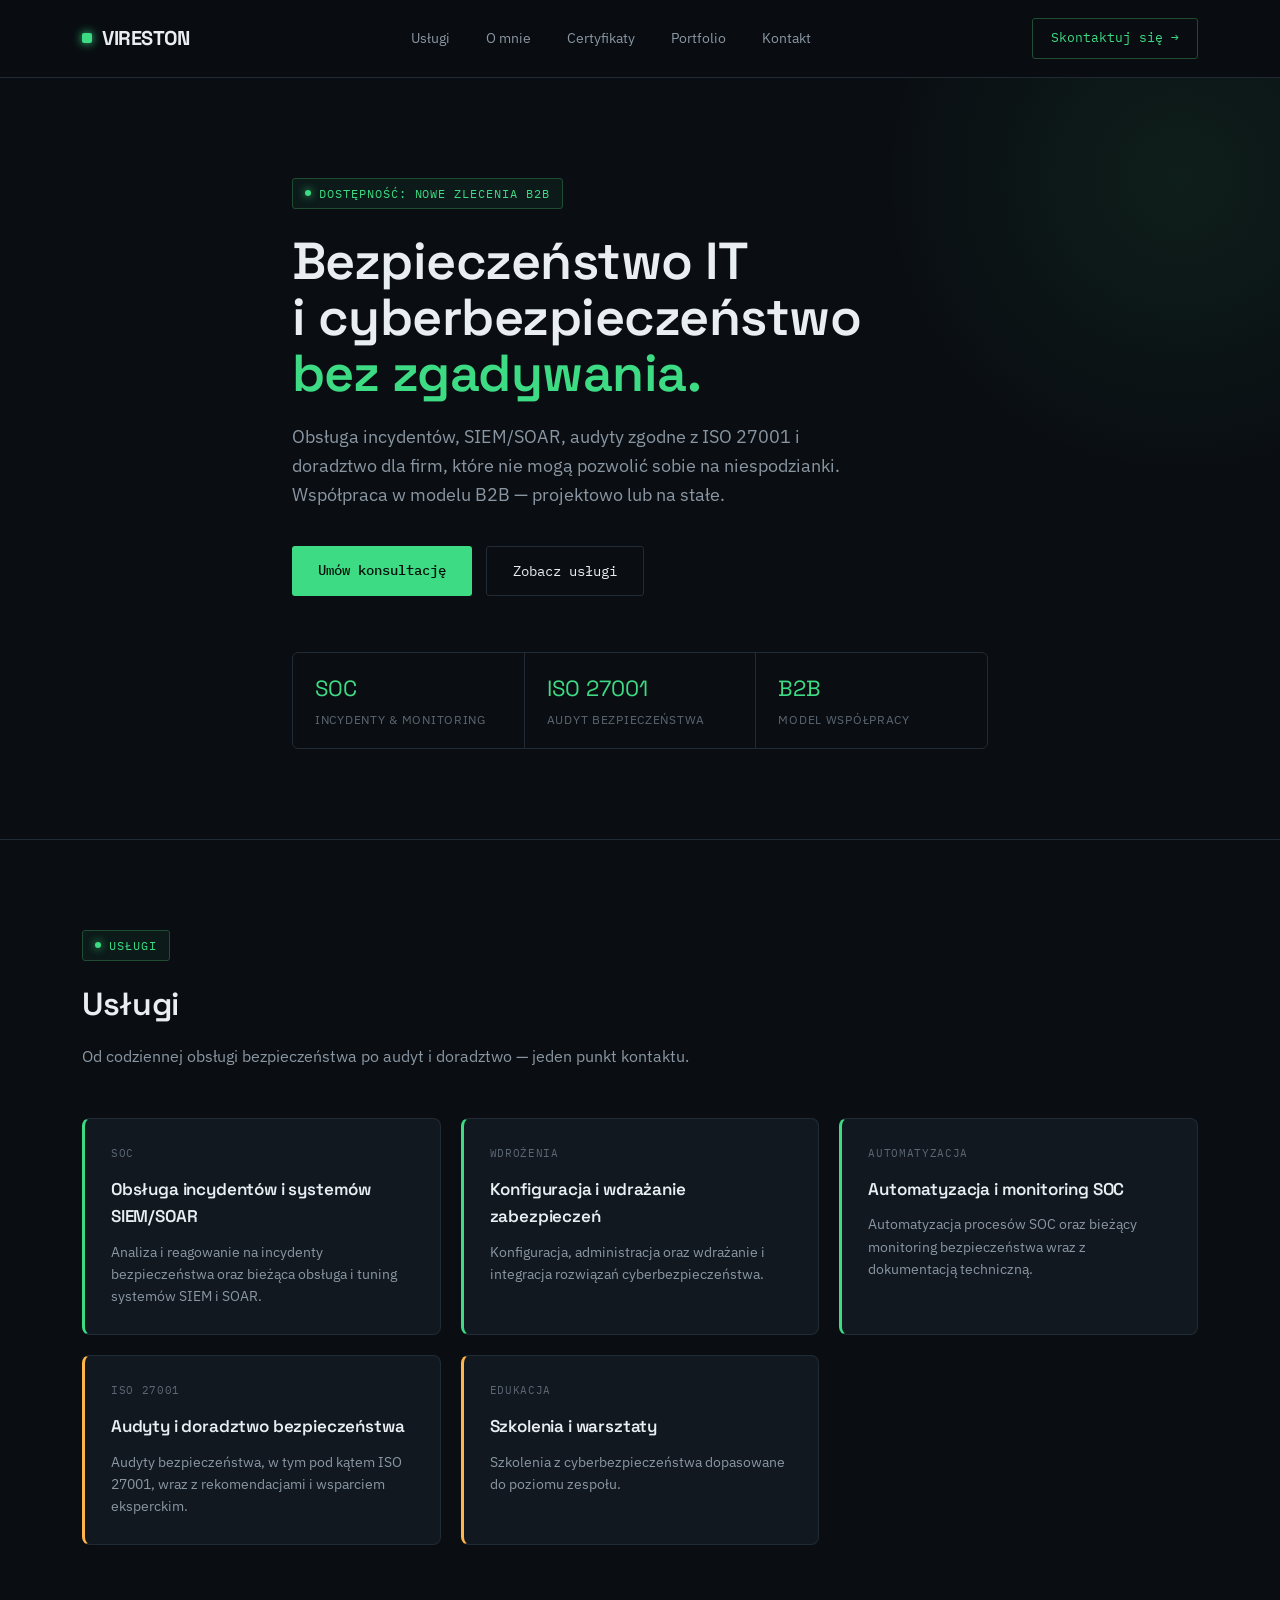
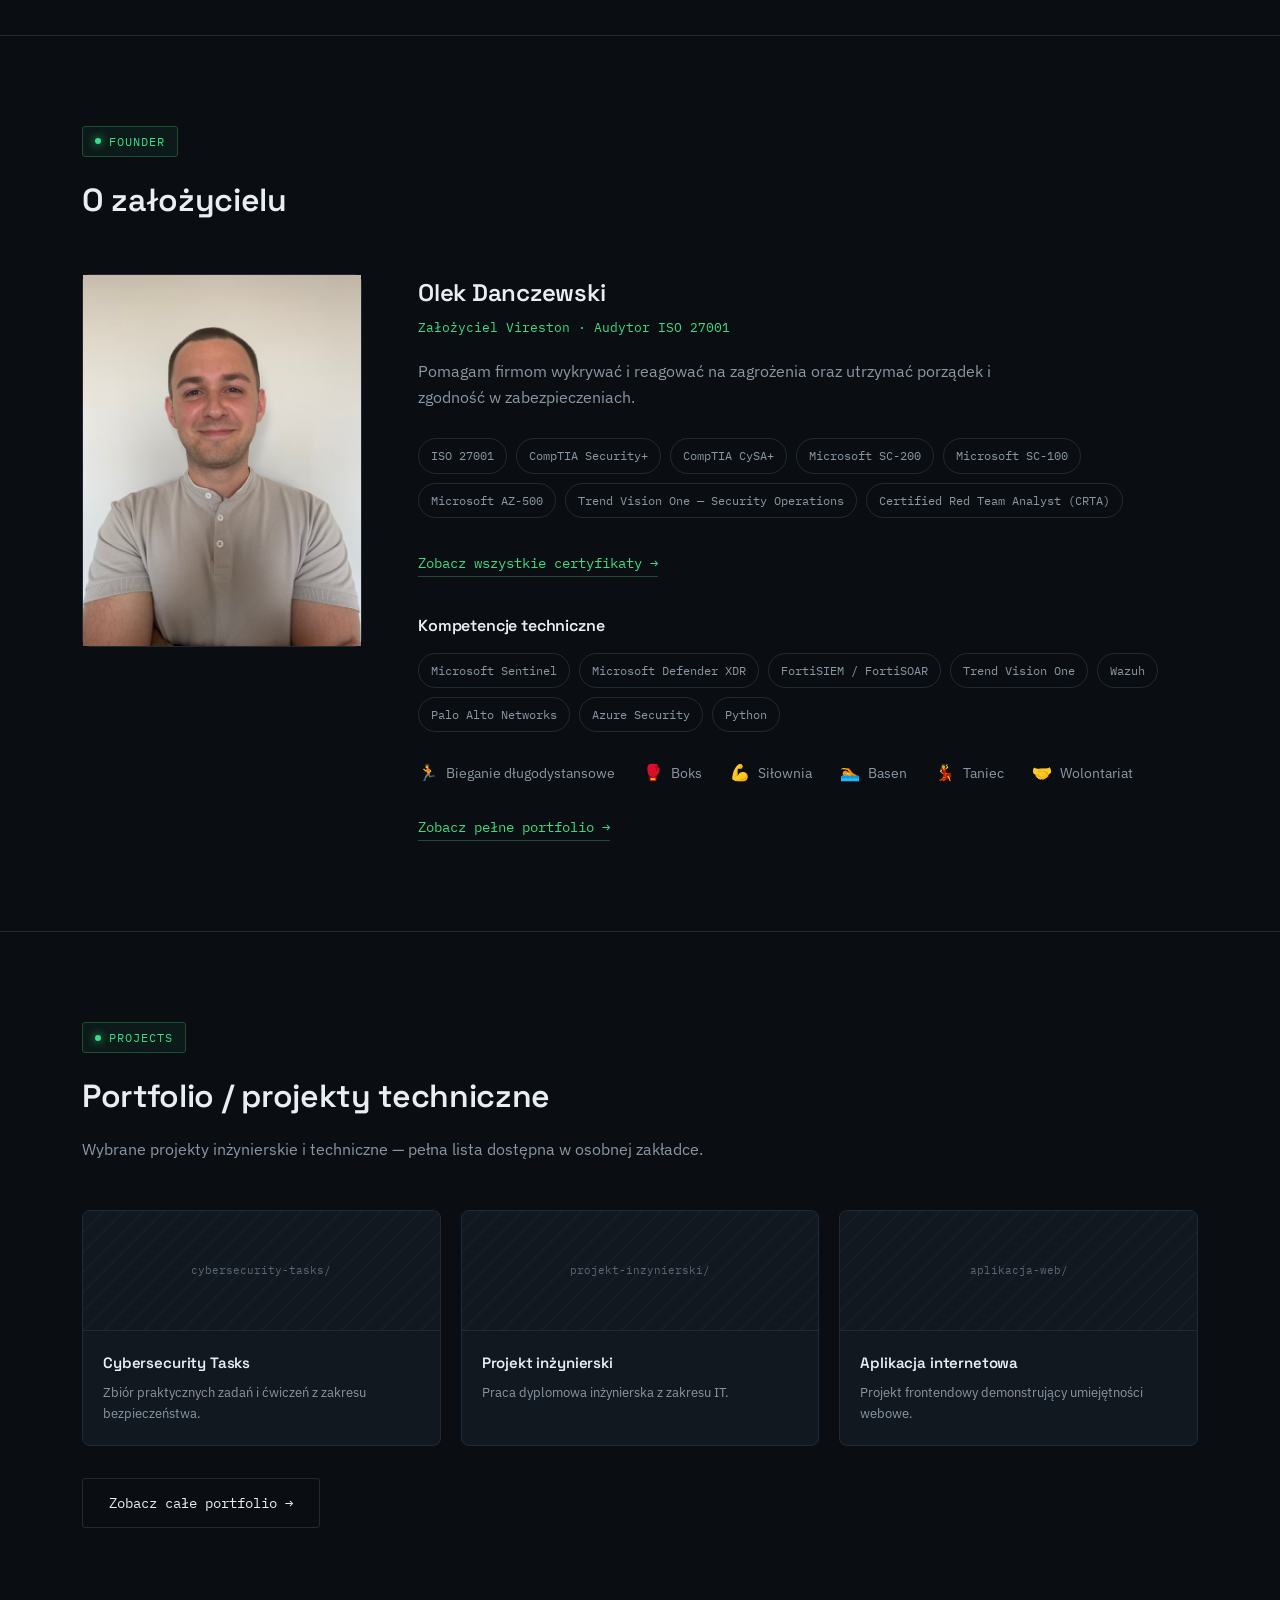
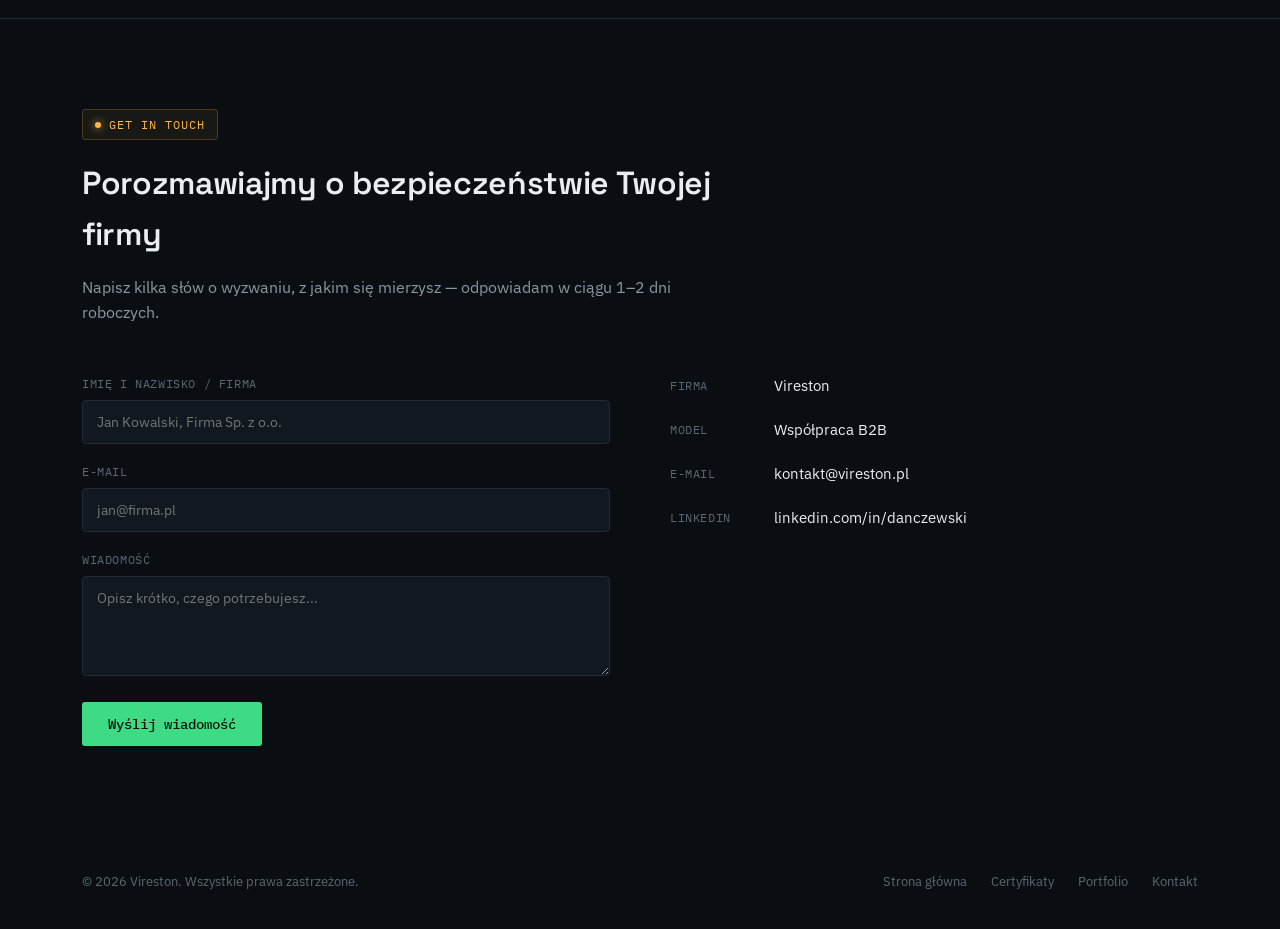
==== index.html @ f210792d "23.08" ====
<!DOCTYPE html>
<html lang="pl">
<head>
<meta charset="UTF-8">
<meta name="viewport" content="width=device-width, initial-scale=1.0">
<title>Vireston — Cyberbezpieczeństwo &amp; Bezpieczeństwo IT</title>
<link rel="preconnect" href="https://fonts.googleapis.com">
<link rel="preconnect" href="https://fonts.gstatic.com" crossorigin>
<link href="https://fonts.googleapis.com/css2?family=Space+Grotesk:wght@500;600;700&family=IBM+Plex+Sans:wght@400;500;600&family=IBM+Plex+Mono:wght@400;500&display=swap" rel="stylesheet">
<link rel="stylesheet" href="css/style.css">
</head>
<body>

<header>
  <div class="wrap">
    <nav>
      <div class="logo"><span class="mark"></span>VIRESTON</div>
      <div class="navlinks">
        <a href="#uslugi">Usługi</a>
        <a href="#o-mnie">O mnie</a>
        <a href="certyfikaty.html">Certyfikaty</a>
        <a href="#portfolio">Portfolio</a>
        <a href="#kontakt">Kontakt</a>
      </div>
      <a href="#kontakt" class="nav-cta">Skontaktuj się →</a>
      <button class="burger"><span></span><span></span><span></span></button>
    </nav>
  </div>
</header>

<section class="hero" style="border-bottom:1px solid var(--border);">
  <div class="wrap hero-inner">
    <div class="eyebrow">
      <span class="status-tag green"><span class="dot"></span>Dostępność: nowe zlecenia B2B</span>
    </div>
    <h1>Bezpieczeństwo IT<br>i cyberbezpieczeństwo<br><span>bez zgadywania.</span></h1>
    <p class="lead">Obsługa incydentów, SIEM/SOAR, audyty zgodne z ISO 27001 i doradztwo dla firm, które nie mogą pozwolić sobie na niespodzianki. Współpraca w modelu B2B — projektowo lub na stałe.</p>
    <div class="hero-ctas">
      <a href="#kontakt" class="btn btn-primary">Umów konsultację</a>
      <a href="#uslugi" class="btn btn-ghost">Zobacz usługi</a>
    </div>
    <div class="hero-strip">
      <div class="strip-item"><div class="num">SOC</div><div class="label">Incydenty &amp; monitoring</div></div>
      <div class="strip-item"><div class="num">ISO 27001</div><div class="label">Audyt bezpieczeństwa</div></div>
      <div class="strip-item"><div class="num">B2B</div><div class="label">Model współpracy</div></div>
    </div>
  </div>
</section>

<section id="uslugi">
  <div class="wrap">
    <div class="section-head">
      <span class="status-tag green"><span class="dot"></span>usługi</span>
      <h2>Usługi</h2>
      <p>Od codziennej obsługi bezpieczeństwa po audyt i doradztwo — jeden punkt kontaktu.</p>
    </div>
    <div class="grid">
      <div class="card">
        <span class="tag">SOC</span>
        <h3>Obsługa incydentów i systemów SIEM/SOAR</h3>
        <p>Analiza i reagowanie na incydenty bezpieczeństwa oraz bieżąca obsługa i tuning systemów SIEM i SOAR.</p>
      </div>
      <div class="card">
        <span class="tag">Wdrożenia</span>
        <h3>Konfiguracja i wdrażanie zabezpieczeń</h3>
        <p>Konfiguracja, administracja oraz wdrażanie i integracja rozwiązań cyberbezpieczeństwa.</p>
      </div>
      <div class="card">
        <span class="tag">Automatyzacja</span>
        <h3>Automatyzacja i monitoring SOC</h3>
        <p>Automatyzacja procesów SOC oraz bieżący monitoring bezpieczeństwa wraz z dokumentacją techniczną.</p>
      </div>
      <div class="card amber">
        <span class="tag">ISO 27001</span>
        <h3>Audyty i doradztwo bezpieczeństwa</h3>
        <p>Audyty bezpieczeństwa, w tym pod kątem ISO 27001, wraz z rekomendacjami i wsparciem eksperckim.</p>
      </div>
      <div class="card amber">
        <span class="tag">Edukacja</span>
        <h3>Szkolenia i warsztaty</h3>
        <p>Szkolenia z cyberbezpieczeństwa dopasowane do poziomu zespołu.</p>
      </div>
    </div>
  </div>
</section>

<section id="o-mnie">
  <div class="wrap">
    <div class="section-head">
      <span class="status-tag green"><span class="dot"></span>founder</span>
      <h2>O założycielu</h2>
    </div>
    <div class="founder">
      <div class="founder-photo"><img src="img/profile/author-imagee2.jpeg" alt="Olek Danczewski"></div>
      <div>
        <h3>Olek Danczewski</h3>
        <div class="role">Założyciel Vireston · Audytor ISO 27001</div>
        <p class="bio">Pomagam firmom wykrywać i reagować na zagrożenia oraz utrzymać porządek i zgodność w zabezpieczeniach.</p>
        <div class="cert-list">
          <span class="cert-chip">ISO 27001</span>
          <span class="cert-chip">CompTIA Security+</span>
          <span class="cert-chip">CompTIA CySA+</span>
          <span class="cert-chip">Microsoft SC-200</span>
          <span class="cert-chip">Microsoft SC-100</span>
          <span class="cert-chip">Microsoft AZ-500</span>
          <span class="cert-chip">Trend Vision One — Security Operations</span>
          <span class="cert-chip">Certified Red Team Analyst (CRTA)</span>
        </div>
        <a href="certyfikaty.html" class="portfolio-link" style="margin-bottom:28px; display:inline-flex;">Zobacz wszystkie certyfikaty →</a>
        <h3 style="font-size:16px; margin-top:8px; margin-bottom:14px;">Kompetencje techniczne</h3>
        <div class="cert-list" style="margin-bottom:28px;">
          <span class="cert-chip">Microsoft Sentinel</span>
          <span class="cert-chip">Microsoft Defender XDR</span>
          <span class="cert-chip">FortiSIEM / FortiSOAR</span>
          <span class="cert-chip">Trend Vision One</span>
          <span class="cert-chip">Wazuh</span>
          <span class="cert-chip">Palo Alto Networks</span>
          <span class="cert-chip">Azure Security</span>
          <span class="cert-chip">Python</span>
        </div>
        <div class="interests">
          <div class="interest"><span class="ic">🏃</span>Bieganie długodystansowe</div>
          <div class="interest"><span class="ic">🥊</span>Boks</div>
          <div class="interest"><span class="ic">💪</span>Siłownia</div>
          <div class="interest"><span class="ic">🏊</span>Basen</div>
          <div class="interest"><span class="ic">💃</span>Taniec</div>
          <div class="interest"><span class="ic">🤝</span>Wolontariat</div>
        </div>
        <a href="#portfolio" class="portfolio-link">Zobacz pełne portfolio →</a>
      </div>
    </div>
  </div>
</section>

<section id="portfolio">
  <div class="wrap">
    <div class="section-head">
      <span class="status-tag green"><span class="dot"></span>projects</span>
      <h2>Portfolio / projekty techniczne</h2>
      <p>Wybrane projekty inżynierskie i techniczne — pełna lista dostępna w osobnej zakładce.</p>
    </div>
    <div class="proj-grid">
      <div class="proj-card">
        <div class="proj-thumb">cybersecurity-tasks/</div>
        <div class="proj-body"><h3>Cybersecurity Tasks</h3><p>Zbiór praktycznych zadań i ćwiczeń z zakresu bezpieczeństwa.</p></div>
      </div>
      <div class="proj-card">
        <div class="proj-thumb">projekt-inzynierski/</div>
        <div class="proj-body"><h3>Projekt inżynierski</h3><p>Praca dyplomowa inżynierska z zakresu IT.</p></div>
      </div>
      <div class="proj-card">
        <div class="proj-thumb">aplikacja-web/</div>
        <div class="proj-body"><h3>Aplikacja internetowa</h3><p>Projekt frontendowy demonstrujący umiejętności webowe.</p></div>
      </div>
    </div>
    <div style="margin-top:32px;">
      <a href="https://danchivskyi.github.io/Portfolio/#4" class="btn btn-ghost">Zobacz całe portfolio →</a>
    </div>
  </div>
</section>

<section id="kontakt" style="border-bottom:none;">
  <div class="wrap">
    <div class="section-head">
      <span class="status-tag amber"><span class="dot"></span>get in touch</span>
      <h2>Porozmawiajmy o bezpieczeństwie Twojej firmy</h2>
      <p>Napisz kilka słów o wyzwaniu, z jakim się mierzysz — odpowiadam w ciągu 1–2 dni roboczych.</p>
    </div>
    <div class="contact-grid">
      <form action="https://formspree.io/f/xjybdopk" method="POST">
        <div class="field"><label>Imię i nazwisko / firma</label><input type="text" name="name" placeholder="Jan Kowalski, Firma Sp. z o.o." required></div>
        <div class="field"><label>E-mail</label><input type="email" name="email" placeholder="jan@firma.pl" required></div>
        <div class="field"><label>Wiadomość</label><textarea name="message" placeholder="Opisz krótko, czego potrzebujesz..." required></textarea></div>
        <button type="submit" class="btn btn-primary" style="border:none; cursor:pointer;">Wyślij wiadomość</button>
      </form>
      <div class="contact-info">
        <div class="row"><div class="k">Firma</div><div class="v">Vireston</div></div>
        <div class="row"><div class="k">Model</div><div class="v">Współpraca B2B</div></div>
        <div class="row"><div class="k">E-mail</div><div class="v"><a href="mailto:kontakt@vireston.pl">kontakt@vireston.pl</a></div></div>
        <div class="row"><div class="k">LinkedIn</div><div class="v"><a href="#">linkedin.com/in/danczewski</a></div></div>
      </div>
    </div>
  </div>
</section>

<footer>
  <div class="wrap foot-row">
    <div>© 2026 Vireston. Wszystkie prawa zastrzeżone.</div>
    <div class="foot-links">
      <a href="index.html">Strona główna</a>
      <a href="certyfikaty.html">Certyfikaty</a>
      <a href="portfolio.html">Portfolio</a>
      <a href="#kontakt">Kontakt</a>
    </div>
  </div>
</footer>

</body>
</html>
---- css/style.css ----
:root{
    --bg:#0a0e12;
    --panel:#111820;
    --panel-2:#151d26;
    --border:#212b35;
    --text:#e9eef3;
    --text-dim:#8a97a3;
    --text-faint:#5c6773;
    --green:#3ddc84;
    --green-dim:#1f4d33;
    --amber:#ffb648;
    --amber-dim:#4d3a1f;
    --max:1180px;
  }
  *{box-sizing:border-box; margin:0; padding:0;}
  html{scroll-behavior:smooth;}
  body{
    background:var(--bg);
    color:var(--text);
    font-family:'IBM Plex Sans', sans-serif;
    line-height:1.6;
    -webkit-font-smoothing:antialiased;
  }
  h1,h2,h3{font-family:'Space Grotesk', sans-serif; font-weight:600; letter-spacing:-0.01em;}
  .mono{font-family:'IBM Plex Mono', monospace;}
  a{color:inherit; text-decoration:none;}
  .wrap{max-width:var(--max); margin:0 auto; padding:0 32px;}
  img{max-width:100%; display:block;}

  /* status tag - signature device used across the site */
  .status-tag{
    display:inline-flex; align-items:center; gap:8px;
    font-family:'IBM Plex Mono', monospace;
    font-size:12px; letter-spacing:0.08em; text-transform:uppercase;
    padding:5px 12px; border-radius:3px;
    border:1px solid var(--border);
  }
  .status-tag.green{color:var(--green); border-color:var(--green-dim); background:rgba(61,220,132,0.06);}
  .status-tag.amber{color:var(--amber); border-color:var(--amber-dim); background:rgba(255,182,72,0.06);}
  .dot{width:6px; height:6px; border-radius:50%; background:currentColor; box-shadow:0 0 8px currentColor;}

  /* ---------- NAV ---------- */
  header{
    position:sticky; top:0; z-index:50;
    background:rgba(10,14,18,0.85); backdrop-filter:blur(10px);
    border-bottom:1px solid var(--border);
  }
  nav{
    display:flex; align-items:center; justify-content:space-between;
    padding:18px 0;
  }
  .logo{font-family:'Space Grotesk', sans-serif; font-weight:700; font-size:20px; letter-spacing:-0.02em; display:flex; align-items:center; gap:10px;}
  .logo .mark{width:10px; height:10px; background:var(--green); border-radius:2px; box-shadow:0 0 10px var(--green);}
  .navlinks{display:flex; gap:36px; font-size:14px; color:var(--text-dim);}
  .navlinks a:hover{color:var(--text);}
  .nav-cta{
    font-size:13px; font-family:'IBM Plex Mono', monospace;
    padding:9px 18px; border:1px solid var(--green-dim); border-radius:3px; color:var(--green);
  }
  .nav-cta:hover{background:rgba(61,220,132,0.08);}
  .burger{display:none; flex-direction:column; gap:5px; cursor:pointer; background:none; border:none;}
  .burger span{width:22px; height:2px; background:var(--text);}

  /* ---------- HERO ---------- */
  .hero{padding:100px 0 90px; position:relative; overflow:hidden;}
  .hero::before{
    content:''; position:absolute; top:-200px; right:-200px; width:600px; height:600px;
    background:radial-gradient(circle, rgba(61,220,132,0.08) 0%, transparent 70%);
    pointer-events:none;
  }
  .hero-inner{position:relative; max-width:760px;}
  .eyebrow{margin-bottom:24px;}
  .hero h1{font-size:52px; line-height:1.08; margin-bottom:22px;}
  .hero h1 span{color:var(--green);}
  .hero p.lead{font-size:18px; color:var(--text-dim); max-width:580px; margin-bottom:36px;}
  .hero-ctas{display:flex; gap:14px; flex-wrap:wrap; margin-bottom:56px;}
  .btn{
    font-family:'IBM Plex Mono', monospace; font-size:14px;
    padding:13px 26px; border-radius:3px; display:inline-block;
  }
  .btn-primary{background:var(--green); color:#06110a; font-weight:500;}
  .btn-primary:hover{background:#4de896;}
  .btn-ghost{border:1px solid var(--border); color:var(--text);}
  .btn-ghost:hover{border-color:var(--text-dim);}

  .hero-strip{
    display:flex; gap:0; border:1px solid var(--border); border-radius:6px; overflow:hidden;
  }
  .strip-item{flex:1; padding:18px 22px; border-right:1px solid var(--border);}
  .strip-item:last-child{border-right:none;}
  .strip-item .num{font-family:'Space Grotesk'; font-size:22px; color:var(--green);}
  .strip-item .label{font-size:12px; color:var(--text-faint); text-transform:uppercase; letter-spacing:0.06em; margin-top:4px;}

  /* ---------- SECTION GENERIC ---------- */
  section{padding:90px 0; border-bottom:1px solid var(--border);}
  .section-head{margin-bottom:48px; max-width:640px;}
  .section-head .status-tag{margin-bottom:18px;}
  .section-head h2{font-size:32px; margin-bottom:14px;}
  .section-head p{color:var(--text-dim); font-size:16px;}

  /* ---------- SERVICE CARDS ---------- */
  .grid{display:grid; grid-template-columns:repeat(3,1fr); gap:20px;}
  .card{
    background:var(--panel); border:1px solid var(--border); border-radius:8px;
    padding:26px; border-left:3px solid var(--green);
    transition:transform .15s ease, border-color .15s ease;
  }
  .card:hover{transform:translateY(-3px); border-color:var(--green-dim);}
  .card.amber{border-left-color:var(--amber);}
  .card.amber:hover{border-color:var(--amber-dim);}
  .card .tag{font-size:11px; font-family:'IBM Plex Mono'; color:var(--text-faint); text-transform:uppercase; letter-spacing:0.06em; margin-bottom:14px; display:block;}
  .card h3{font-size:17px; margin-bottom:10px; font-weight:600;}
  .card p{font-size:14px; color:var(--text-dim);}

  /* ---------- FOUNDER ---------- */
  .founder{display:grid; grid-template-columns:280px 1fr; gap:56px; align-items:start;}
  .founder-photo{
    width:100%; aspect-ratio:1; border-radius:8px;
    background:linear-gradient(135deg,var(--panel-2),var(--panel));
    border:1px solid var(--border);
    display:flex; align-items:center; justify-content:center;
    font-family:'Space Grotesk'; font-size:60px; color:var(--text-faint);
  }
  .founder h3{font-size:24px; margin-bottom:6px;}
  .founder .role{color:var(--green); font-family:'IBM Plex Mono'; font-size:13px; margin-bottom:20px;}
  .founder p.bio{color:var(--text-dim); margin-bottom:28px; max-width:600px;}
  .cert-list{display:flex; flex-wrap:wrap; gap:9px; margin-bottom:32px;}
  .cert-chip{
    font-family:'IBM Plex Mono'; font-size:12px; padding:7px 12px;
    border:1px solid var(--border); border-radius:20px; color:var(--text-dim);
  }
  .interests{display:flex; gap:28px; flex-wrap:wrap; margin-bottom:28px;}
  .interest{display:flex; align-items:center; gap:8px; font-size:14px; color:var(--text-dim);}
  .interest .ic{font-size:16px;}
  .portfolio-link{
    display:inline-flex; align-items:center; gap:8px;
    font-family:'IBM Plex Mono'; font-size:14px; color:var(--green);
    border-bottom:1px solid var(--green-dim); padding-bottom:2px;
  }
  .portfolio-link:hover{border-color:var(--green);}

  /* ---------- PORTFOLIO TEASER ---------- */
  .proj-grid{display:grid; grid-template-columns:repeat(3,1fr); gap:20px;}
  .proj-card{
    background:var(--panel); border:1px solid var(--border); border-radius:8px; overflow:hidden;
  }
  .proj-thumb{
    height:120px; background:
      repeating-linear-gradient(135deg, var(--panel-2) 0 2px, var(--panel) 2px 14px);
    border-bottom:1px solid var(--border);
    display:flex; align-items:center; justify-content:center;
    font-family:'IBM Plex Mono'; font-size:11px; color:var(--text-faint);
  }
  .proj-body{padding:20px;}
  .proj-body h3{font-size:15px; margin-bottom:8px;}
  .proj-body p{font-size:13px; color:var(--text-dim);}

  /* ---------- CONTACT ---------- */
  .contact-grid{display:grid; grid-template-columns:1fr 1fr; gap:60px;}
  .field{margin-bottom:18px;}
  .field label{display:block; font-size:12px; font-family:'IBM Plex Mono'; color:var(--text-faint); margin-bottom:7px; text-transform:uppercase; letter-spacing:0.05em;}
  .field input, .field textarea{
    width:100%; background:var(--panel); border:1px solid var(--border); border-radius:4px;
    padding:12px 14px; color:var(--text); font-family:'IBM Plex Sans'; font-size:14px;
  }
  .field textarea{resize:vertical; min-height:100px;}
  .contact-info .row{display:flex; gap:14px; margin-bottom:20px; align-items:flex-start;}
  .contact-info .row .k{font-family:'IBM Plex Mono'; font-size:12px; color:var(--text-faint); width:90px; text-transform:uppercase; letter-spacing:0.05em; padding-top:2px;}
  .contact-info .row .v{font-size:15px;}
  .contact-info .row .v a:hover{color:var(--green);}

  footer{padding:36px 0; }
  .foot-row{display:flex; justify-content:space-between; align-items:center; font-size:13px; color:var(--text-faint); flex-wrap:wrap; gap:12px;}
  .foot-links{display:flex; gap:24px;}
  .foot-links a:hover{color:var(--text-dim);}

  @media(max-width:860px){
    .navlinks{display:none;}
    .burger{display:flex;}
    .hero h1{font-size:36px;}
    .hero-strip{flex-direction:column;}
    .strip-item{border-right:none; border-bottom:1px solid var(--border);}
    .strip-item:last-child{border-bottom:none;}
    .grid{grid-template-columns:1fr;}
    .founder{grid-template-columns:1fr;}
    .founder-photo{max-width:200px;}
    .proj-grid{grid-template-columns:1fr;}
    .contact-grid{grid-template-columns:1fr; gap:36px;}
  }

/* ---------- CERTYFIKATY PAGE ---------- */
.cert-page-section{margin-bottom:52px;}
.cert-page-section h3{font-family:'Space Grotesk'; font-size:18px; margin-bottom:16px; color:var(--text);}
.cert-chip[href]{transition:border-color .15s ease, color .15s ease;}
.cert-chip[href]:hover{border-color:var(--green); color:var(--green); cursor:pointer;}
.cert-note{font-size:13px; color:var(--text-faint); margin-top:-20px; margin-bottom:40px;}
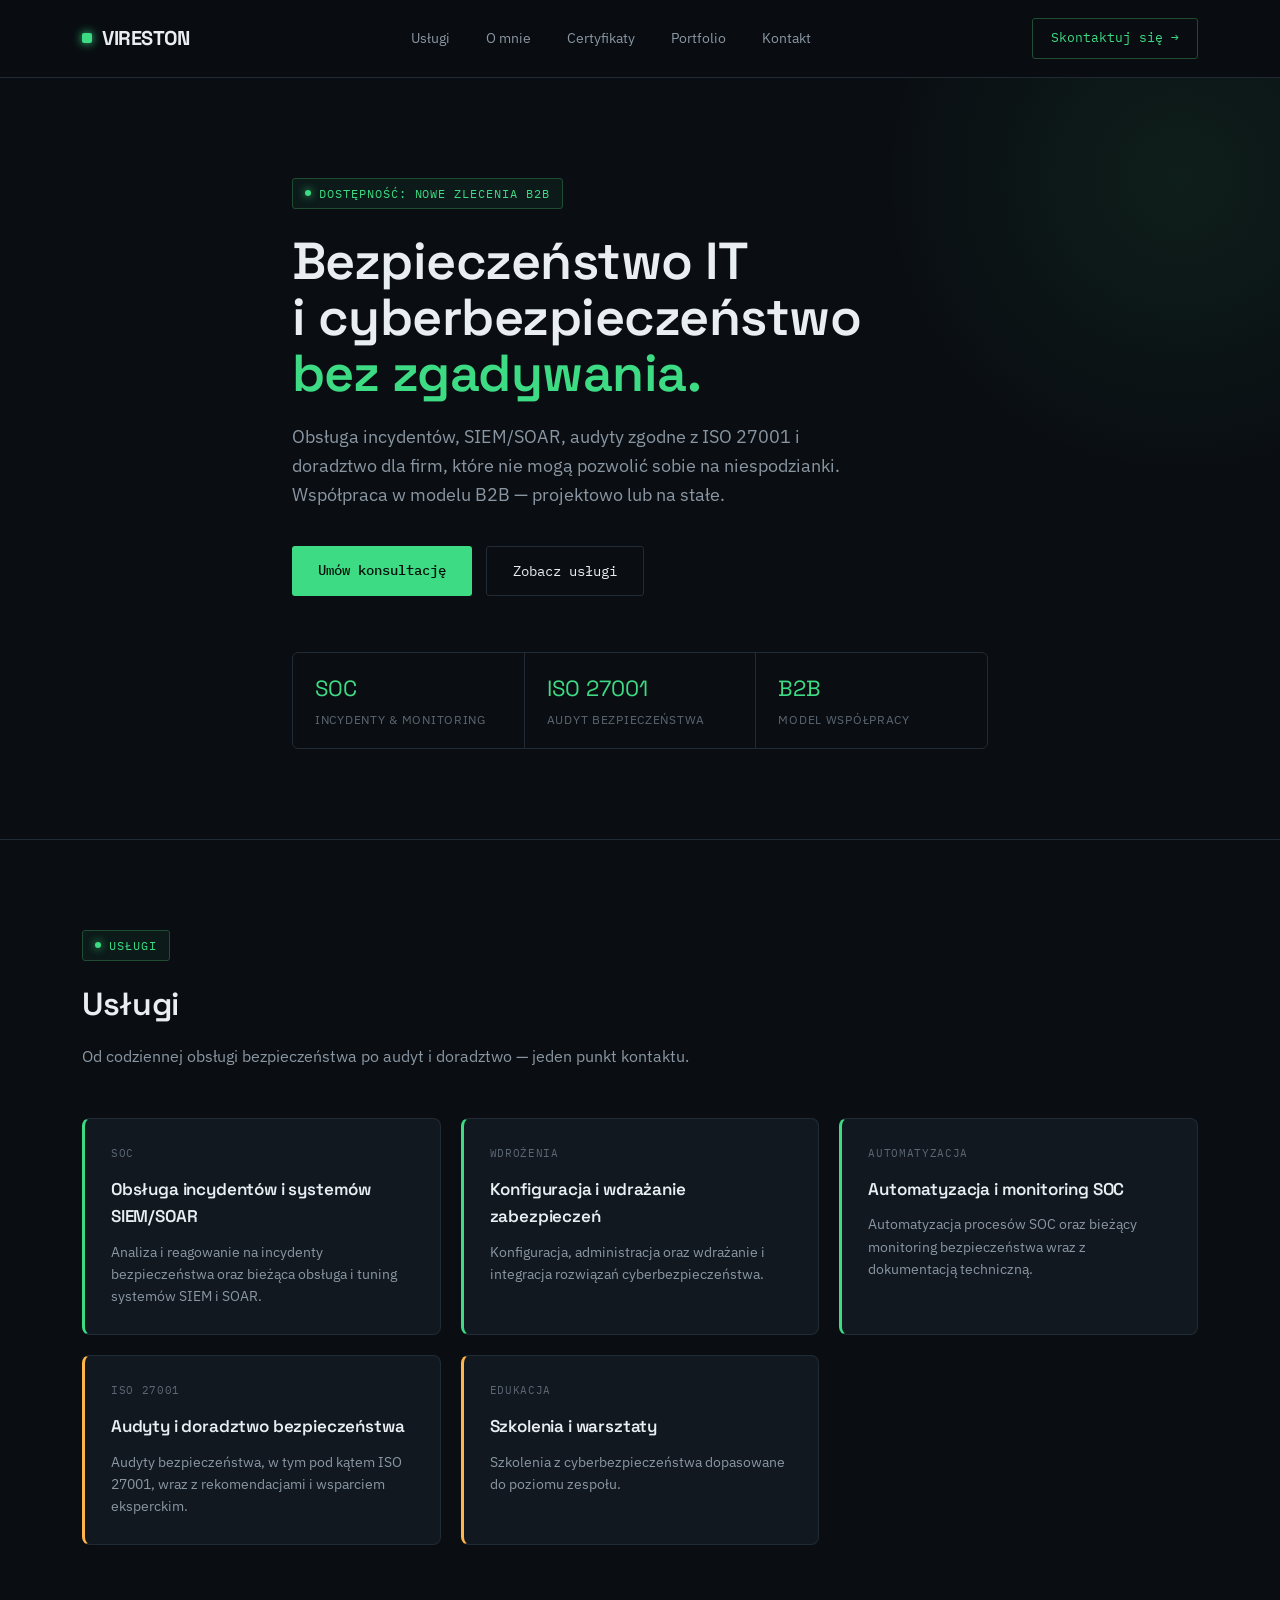
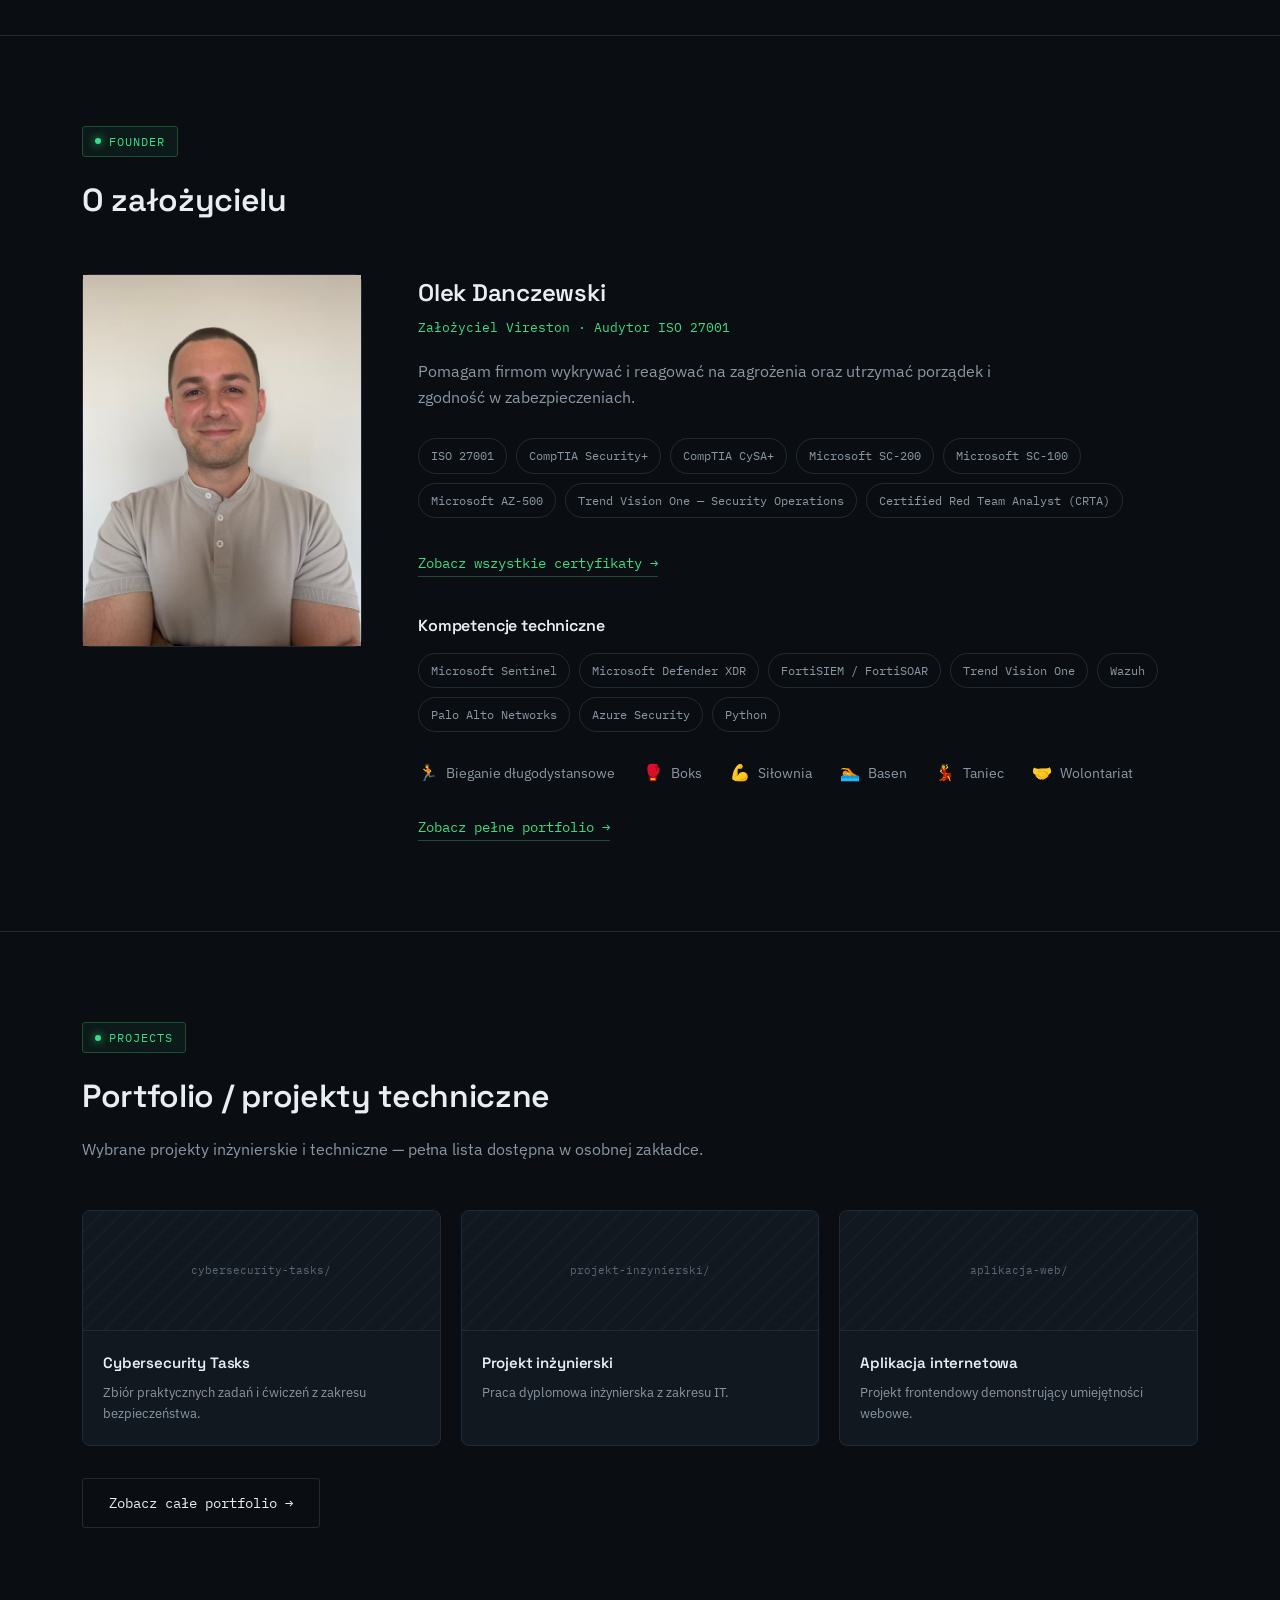
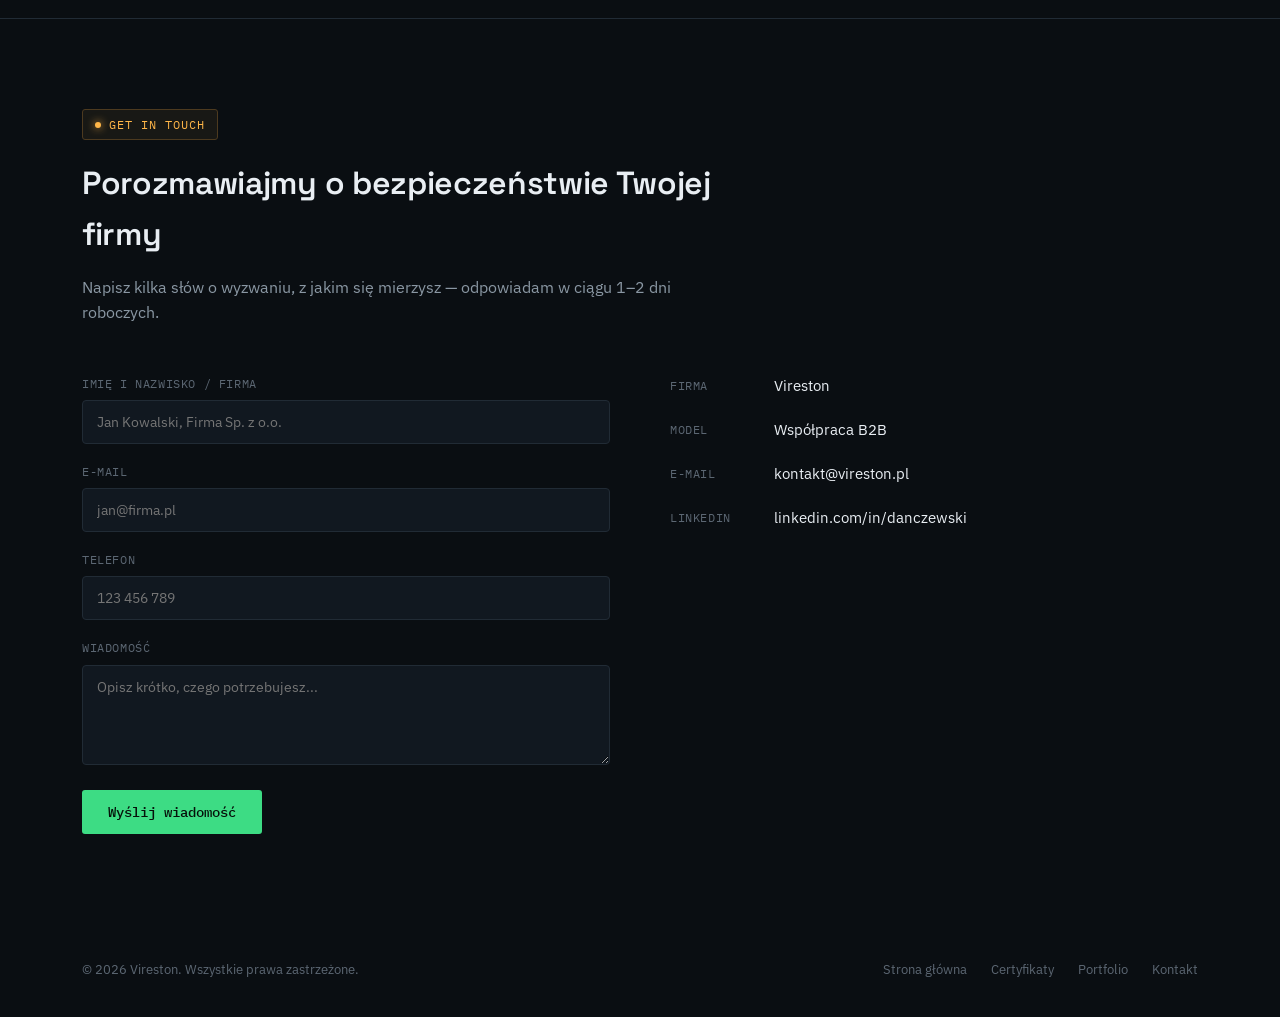
==== commit a29d863a: "28.08" ====
--- a/index.html
+++ b/index.html
@@ -3,7 +3,7 @@
 <head>
 <meta charset="UTF-8">
 <meta name="viewport" content="width=device-width, initial-scale=1.0">
-<title>Vireston — Cyberbezpieczeństwo &amp; Bezpieczeństwo IT</title>
+<title>Vireston - Cyberbezpieczeństwo &amp; Bezpieczeństwo IT</title>
 <link rel="preconnect" href="https://fonts.googleapis.com">
 <link rel="preconnect" href="https://fonts.gstatic.com" crossorigin>
 <link href="https://fonts.googleapis.com/css2?family=Space+Grotesk:wght@500;600;700&family=IBM+Plex+Sans:wght@400;500;600&family=IBM+Plex+Mono:wght@400;500&display=swap" rel="stylesheet">
@@ -170,6 +170,7 @@
       <form action="https://formspree.io/f/xjybdopk" method="POST">
         <div class="field"><label>Imię i nazwisko / firma</label><input type="text" name="name" placeholder="Jan Kowalski, Firma Sp. z o.o." required></div>
         <div class="field"><label>E-mail</label><input type="email" name="email" placeholder="jan@firma.pl" required></div>
+        <div class="field"><label>Telefon</label><input type="tel" name="phone" placeholder="123 456 789" required></div>
         <div class="field"><label>Wiadomość</label><textarea name="message" placeholder="Opisz krótko, czego potrzebujesz..." required></textarea></div>
         <button type="submit" class="btn btn-primary" style="border:none; cursor:pointer;">Wyślij wiadomość</button>
       </form>
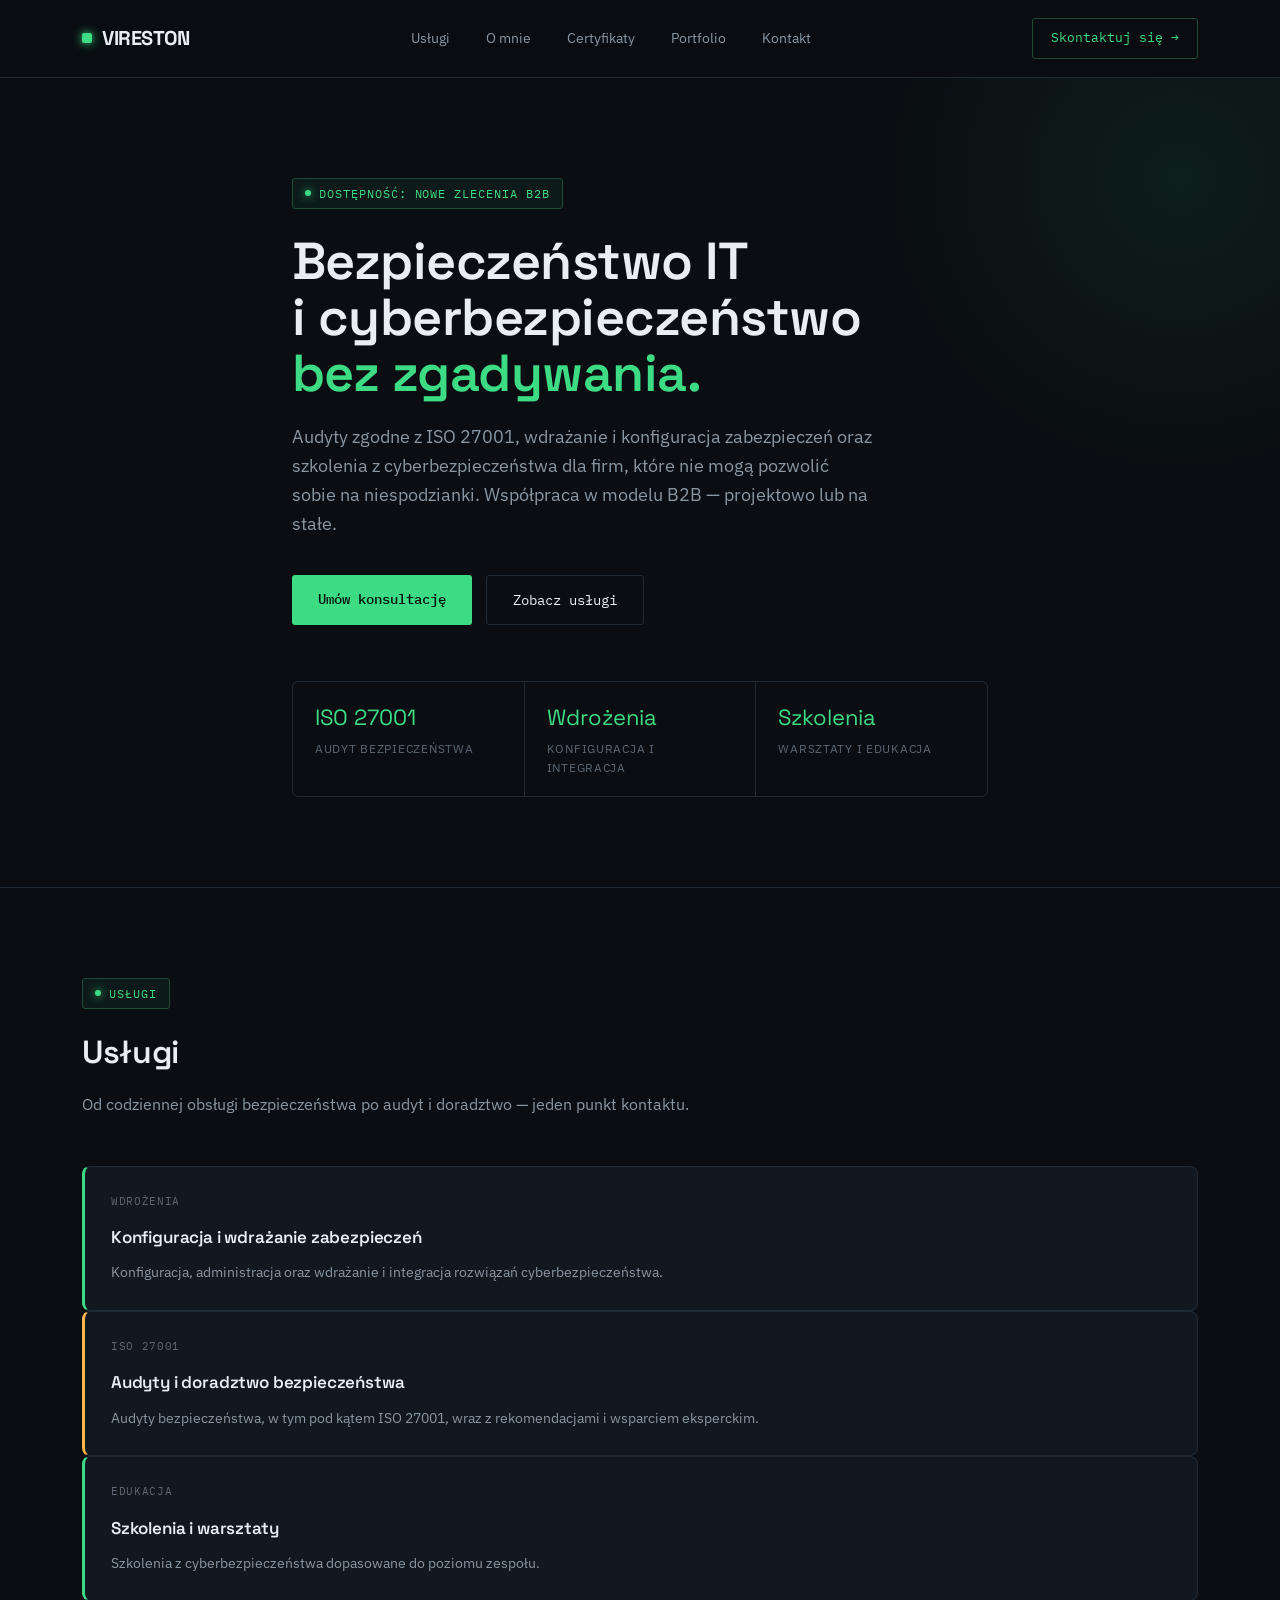
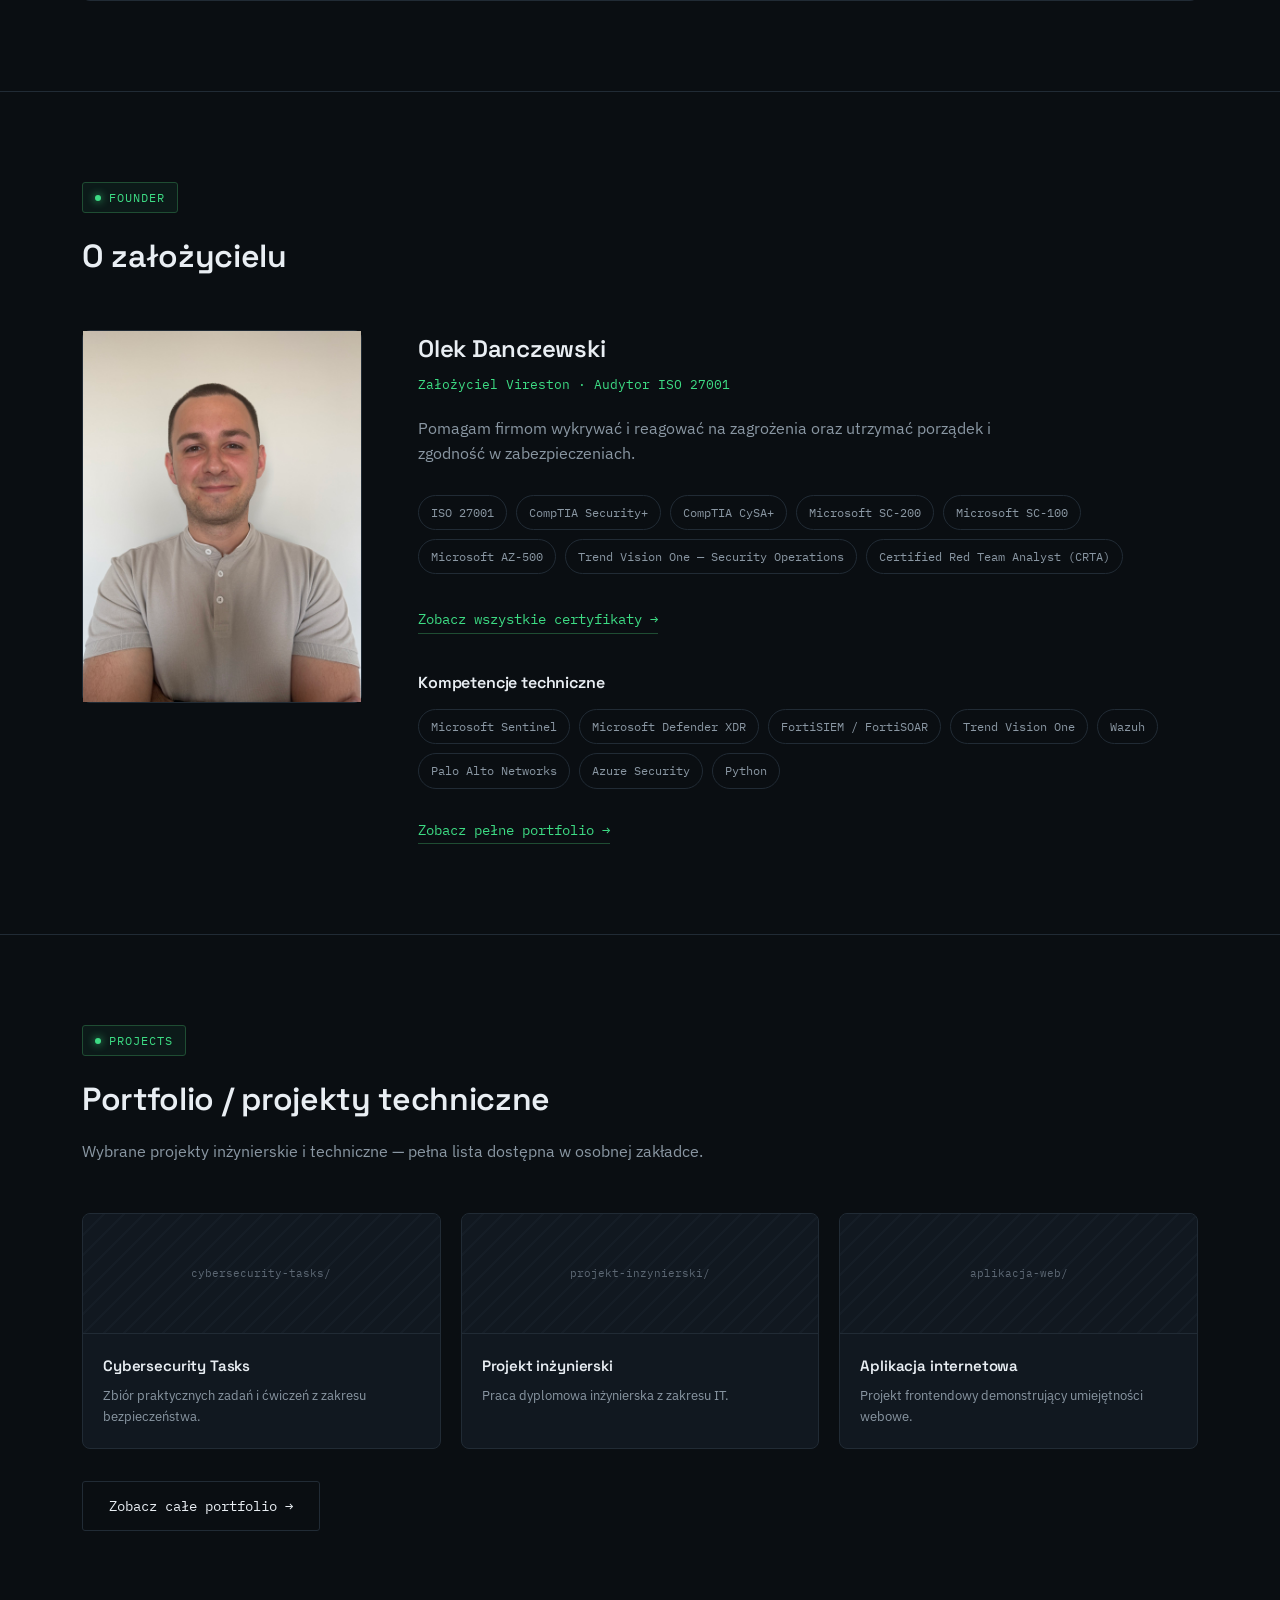
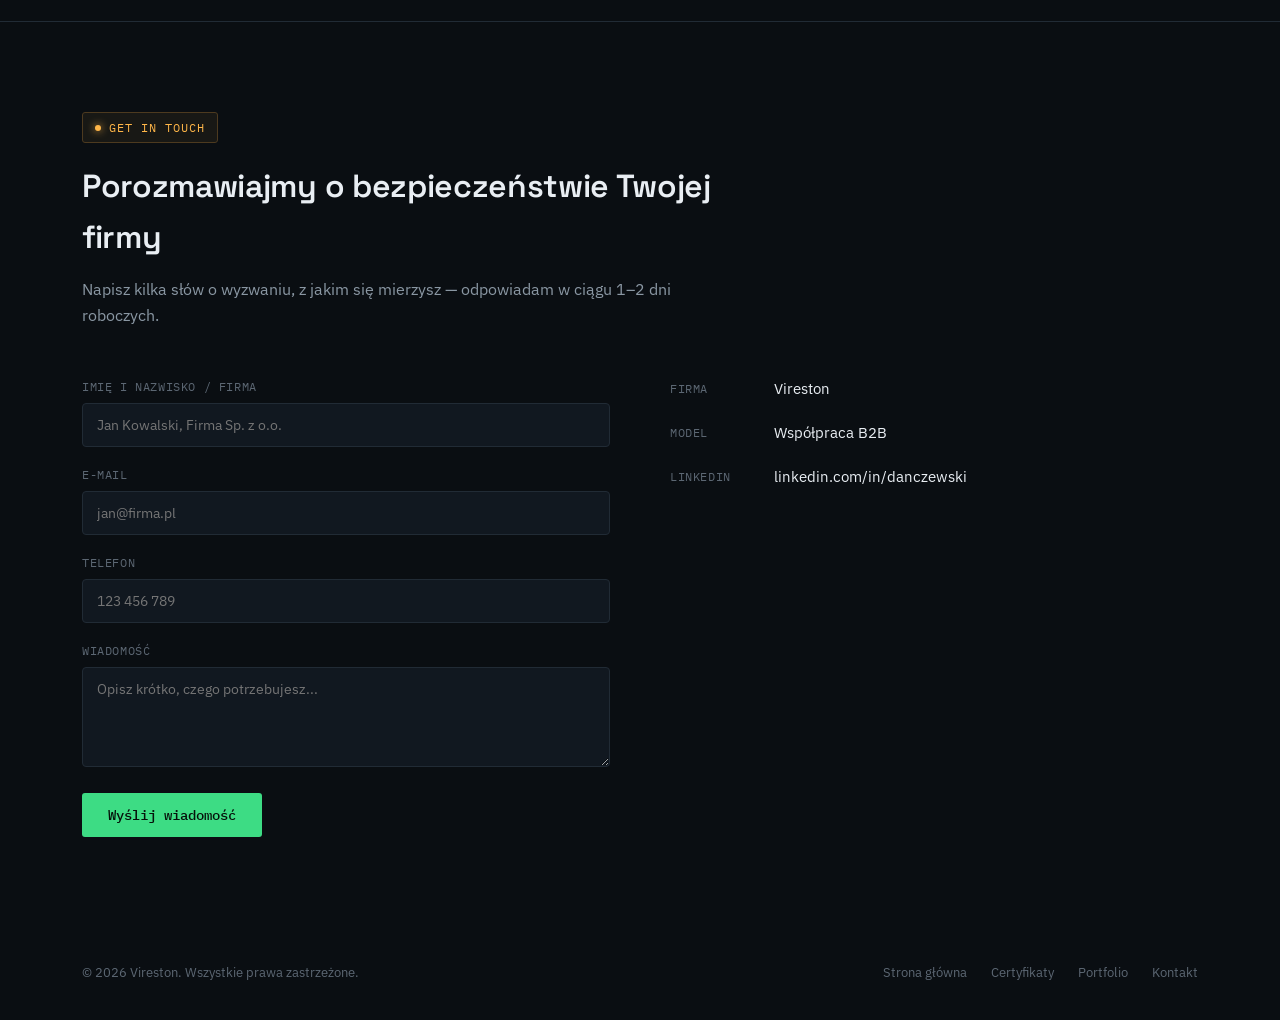
==== commit f6908044: "25.08" ====
--- a/index.html
+++ b/index.html
@@ -34,15 +34,15 @@
       <span class="status-tag green"><span class="dot"></span>Dostępność: nowe zlecenia B2B</span>
     </div>
     <h1>Bezpieczeństwo IT<br>i cyberbezpieczeństwo<br><span>bez zgadywania.</span></h1>
-    <p class="lead">Obsługa incydentów, SIEM/SOAR, audyty zgodne z ISO 27001 i doradztwo dla firm, które nie mogą pozwolić sobie na niespodzianki. Współpraca w modelu B2B — projektowo lub na stałe.</p>
+    <p class="lead">Audyty zgodne z ISO 27001, wdrażanie i konfiguracja zabezpieczeń oraz szkolenia z cyberbezpieczeństwa dla firm, które nie mogą pozwolić sobie na niespodzianki. Współpraca w modelu B2B — projektowo lub na stałe.</p>
     <div class="hero-ctas">
       <a href="#kontakt" class="btn btn-primary">Umów konsultację</a>
       <a href="#uslugi" class="btn btn-ghost">Zobacz usługi</a>
     </div>
     <div class="hero-strip">
-      <div class="strip-item"><div class="num">SOC</div><div class="label">Incydenty &amp; monitoring</div></div>
       <div class="strip-item"><div class="num">ISO 27001</div><div class="label">Audyt bezpieczeństwa</div></div>
-      <div class="strip-item"><div class="num">B2B</div><div class="label">Model współpracy</div></div>
+      <div class="strip-item"><div class="num">Wdrożenia</div><div class="label">Konfiguracja i integracja</div></div>
+      <div class="strip-item"><div class="num">Szkolenia</div><div class="label">Warsztaty i edukacja</div></div>
     </div>
   </div>
 </section>
@@ -54,28 +54,17 @@
       <h2>Usługi</h2>
       <p>Od codziennej obsługi bezpieczeństwa po audyt i doradztwo — jeden punkt kontaktu.</p>
     </div>
-    <div class="grid">
-      <div class="card">
-        <span class="tag">SOC</span>
-        <h3>Obsługa incydentów i systemów SIEM/SOAR</h3>
-        <p>Analiza i reagowanie na incydenty bezpieczeństwa oraz bieżąca obsługa i tuning systemów SIEM i SOAR.</p>
-      </div>
       <div class="card">
         <span class="tag">Wdrożenia</span>
         <h3>Konfiguracja i wdrażanie zabezpieczeń</h3>
         <p>Konfiguracja, administracja oraz wdrażanie i integracja rozwiązań cyberbezpieczeństwa.</p>
-      </div>
-      <div class="card">
-        <span class="tag">Automatyzacja</span>
-        <h3>Automatyzacja i monitoring SOC</h3>
-        <p>Automatyzacja procesów SOC oraz bieżący monitoring bezpieczeństwa wraz z dokumentacją techniczną.</p>
       </div>
       <div class="card amber">
         <span class="tag">ISO 27001</span>
         <h3>Audyty i doradztwo bezpieczeństwa</h3>
         <p>Audyty bezpieczeństwa, w tym pod kątem ISO 27001, wraz z rekomendacjami i wsparciem eksperckim.</p>
       </div>
-      <div class="card amber">
+      <div class="card">
         <span class="tag">Edukacja</span>
         <h3>Szkolenia i warsztaty</h3>
         <p>Szkolenia z cyberbezpieczeństwa dopasowane do poziomu zespołu.</p>
@@ -117,14 +106,6 @@
           <span class="cert-chip">Palo Alto Networks</span>
           <span class="cert-chip">Azure Security</span>
           <span class="cert-chip">Python</span>
-        </div>
-        <div class="interests">
-          <div class="interest"><span class="ic">🏃</span>Bieganie długodystansowe</div>
-          <div class="interest"><span class="ic">🥊</span>Boks</div>
-          <div class="interest"><span class="ic">💪</span>Siłownia</div>
-          <div class="interest"><span class="ic">🏊</span>Basen</div>
-          <div class="interest"><span class="ic">💃</span>Taniec</div>
-          <div class="interest"><span class="ic">🤝</span>Wolontariat</div>
         </div>
         <a href="#portfolio" class="portfolio-link">Zobacz pełne portfolio →</a>
       </div>
@@ -177,7 +158,7 @@
       <div class="contact-info">
         <div class="row"><div class="k">Firma</div><div class="v">Vireston</div></div>
         <div class="row"><div class="k">Model</div><div class="v">Współpraca B2B</div></div>
-        <div class="row"><div class="k">E-mail</div><div class="v"><a href="mailto:kontakt@vireston.pl">kontakt@vireston.pl</a></div></div>
+        <!-- <div class="row"><div class="k">E-mail</div><div class="v"><a href="mailto:kontakt@vireston.pl">kontakt@vireston.pl</a></div></div>-->
         <div class="row"><div class="k">LinkedIn</div><div class="v"><a href="#">linkedin.com/in/danczewski</a></div></div>
       </div>
     </div>
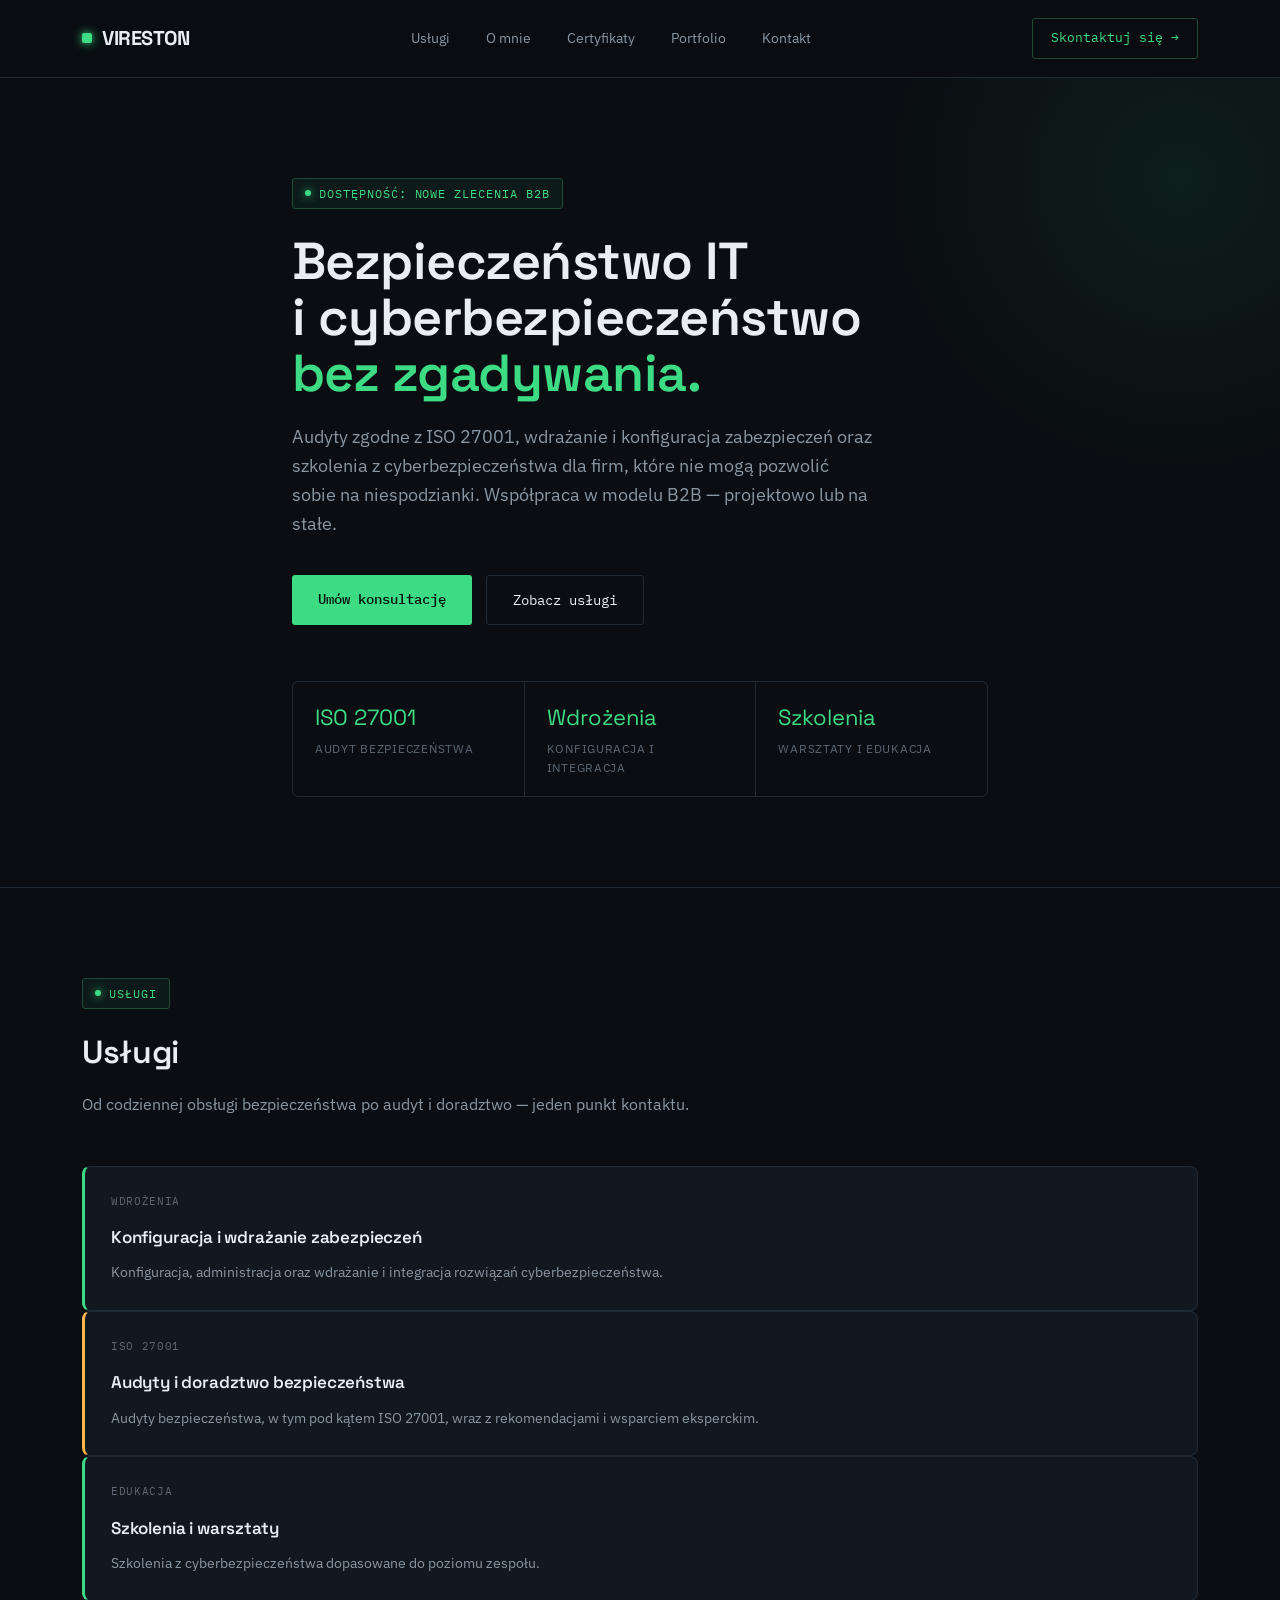
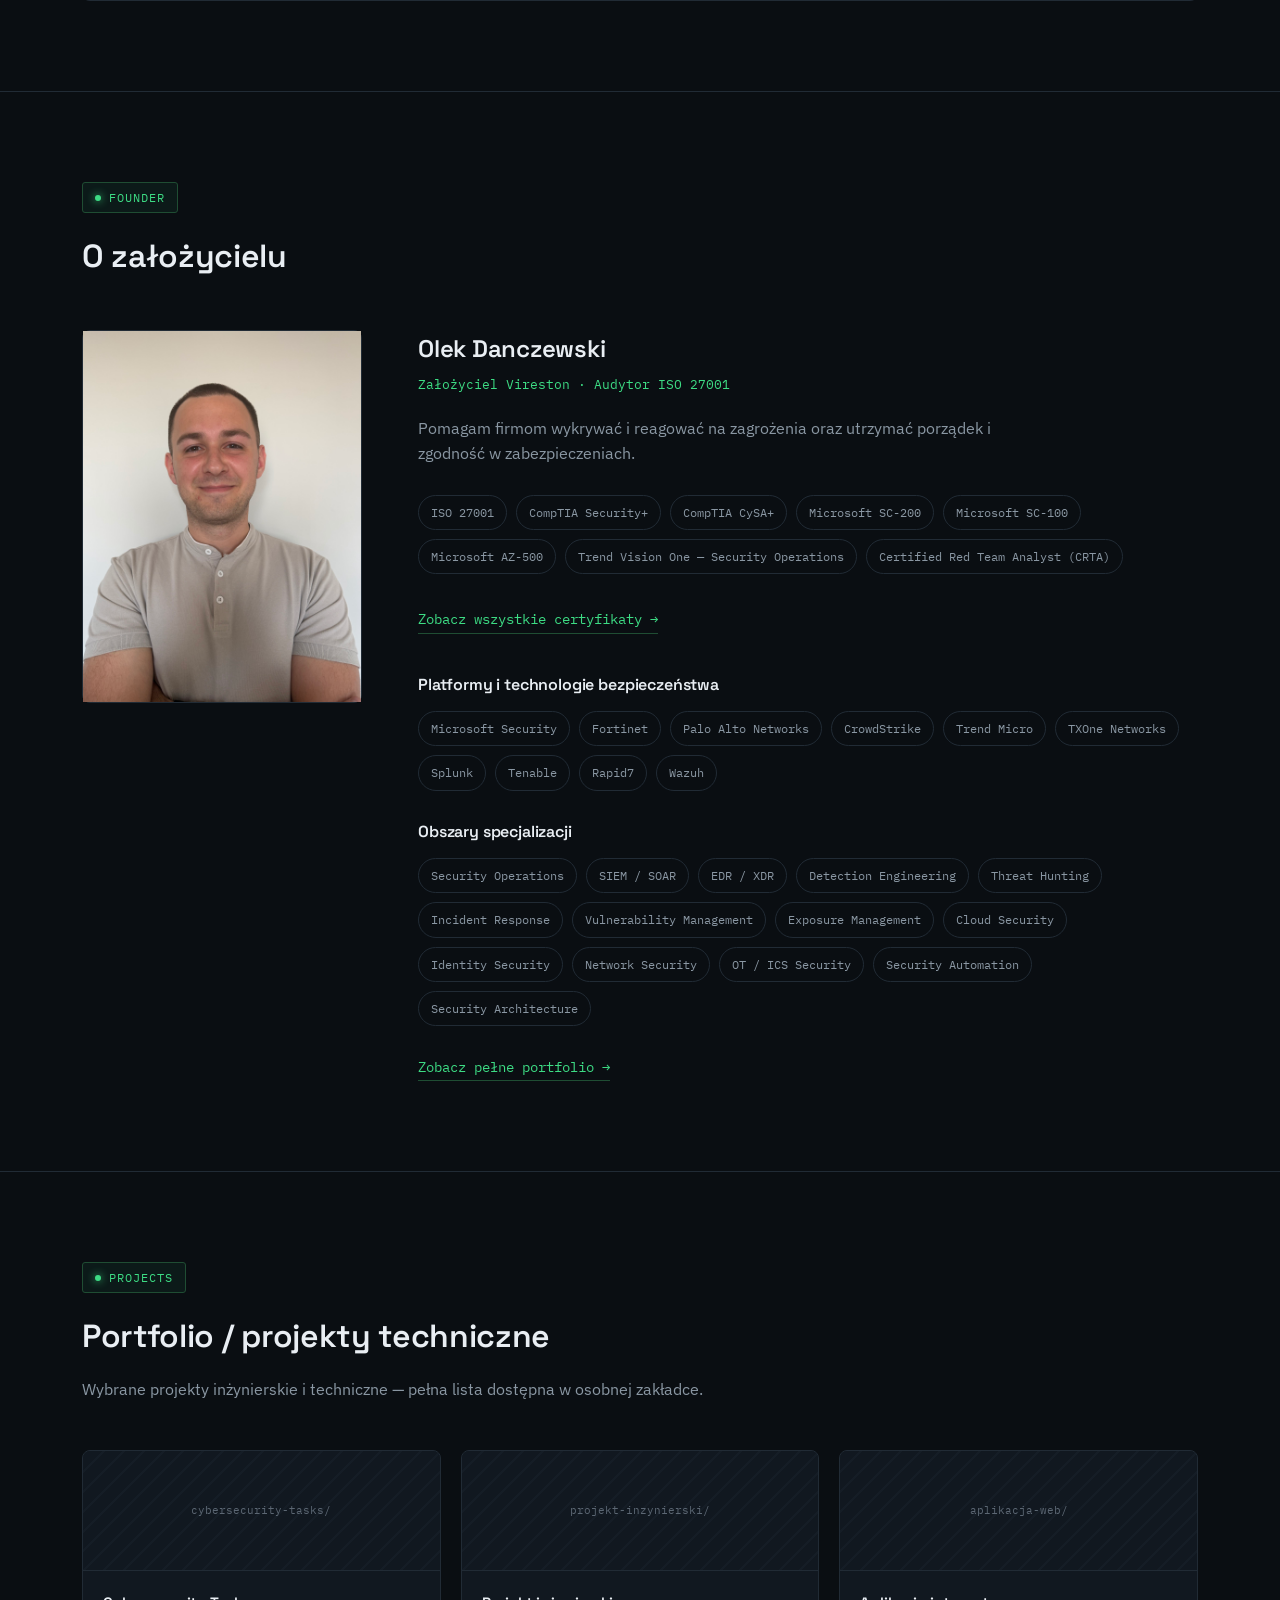
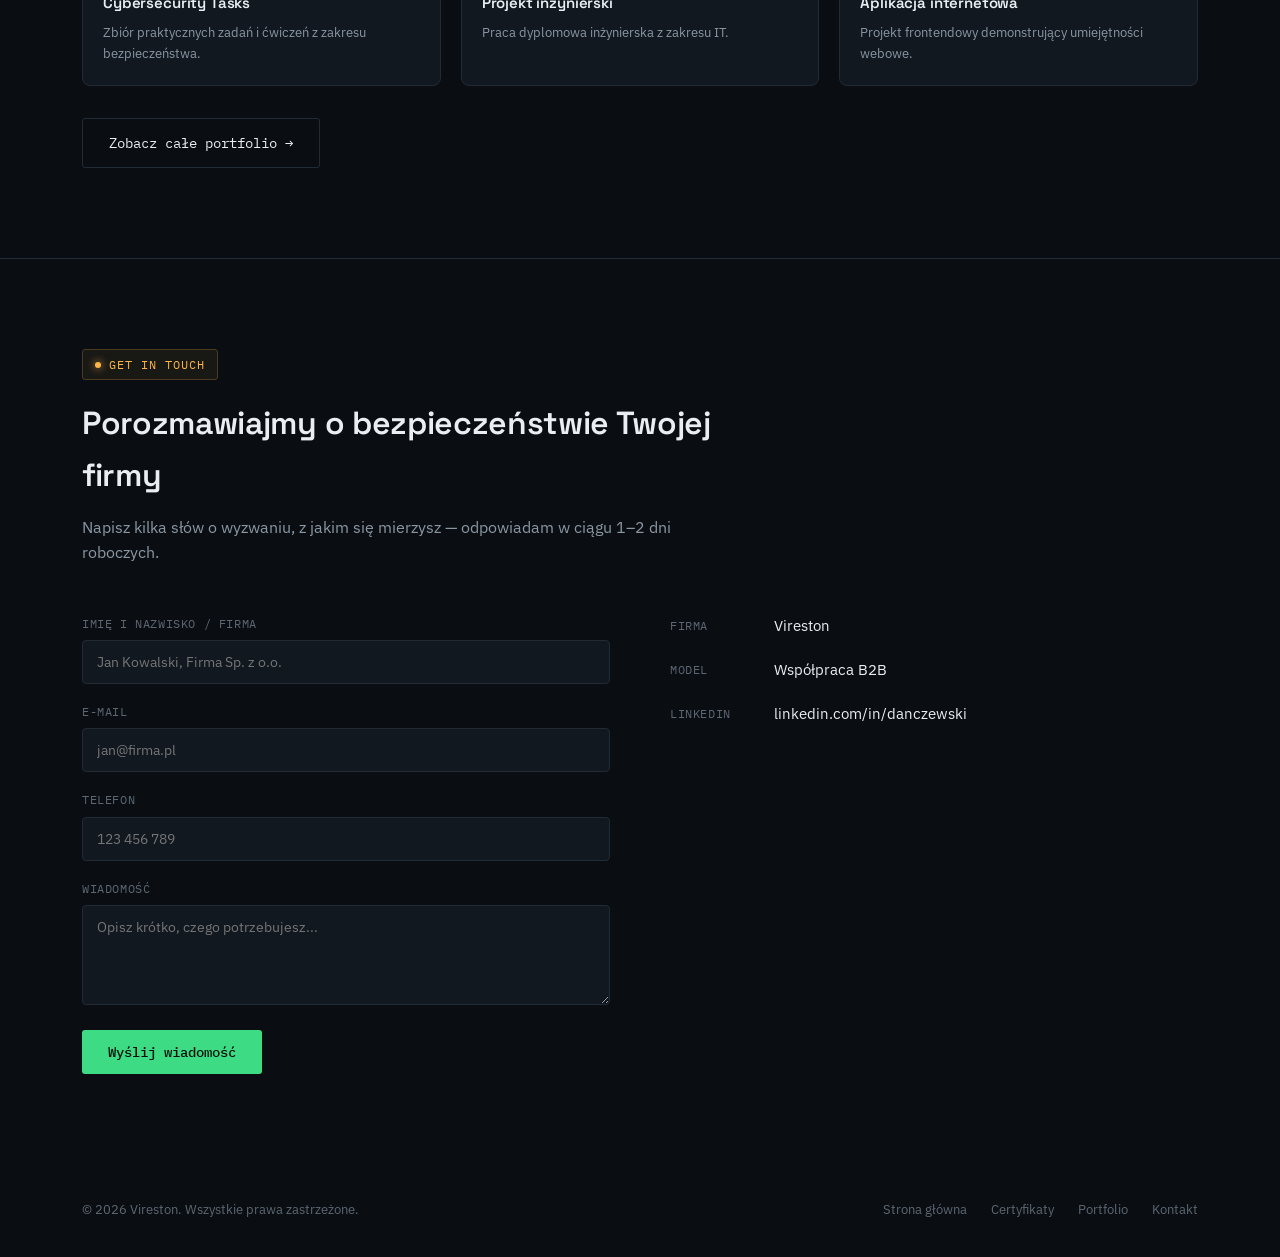
==== commit e8676599: "11.09" ====
--- a/index.html
+++ b/index.html
@@ -79,12 +79,25 @@
       <span class="status-tag green"><span class="dot"></span>founder</span>
       <h2>O założycielu</h2>
     </div>
+
     <div class="founder">
-      <div class="founder-photo"><img src="img/profile/author-imagee2.jpeg" alt="Olek Danczewski"></div>
+      <div class="founder-photo">
+        <img src="img/profile/author-imagee2.jpeg" alt="Olek Danczewski">
+      </div>
+
       <div>
         <h3>Olek Danczewski</h3>
-        <div class="role">Założyciel Vireston · Audytor ISO 27001</div>
-        <p class="bio">Pomagam firmom wykrywać i reagować na zagrożenia oraz utrzymać porządek i zgodność w zabezpieczeniach.</p>
+
+        <div class="role">
+          Założyciel Vireston · Audytor ISO 27001
+        </div>
+
+        <p class="bio">
+          Pomagam firmom wykrywać i reagować na zagrożenia oraz utrzymać porządek
+          i zgodność w zabezpieczeniach.
+        </p>
+
+        <!-- CERTYFIKATY -->
         <div class="cert-list">
           <span class="cert-chip">ISO 27001</span>
           <span class="cert-chip">CompTIA Security+</span>
@@ -95,19 +108,57 @@
           <span class="cert-chip">Trend Vision One — Security Operations</span>
           <span class="cert-chip">Certified Red Team Analyst (CRTA)</span>
         </div>
-        <a href="certyfikaty.html" class="portfolio-link" style="margin-bottom:28px; display:inline-flex;">Zobacz wszystkie certyfikaty →</a>
-        <h3 style="font-size:16px; margin-top:8px; margin-bottom:14px;">Kompetencje techniczne</h3>
+
+        <a href="certyfikaty.html"
+           class="portfolio-link"
+           style="margin-bottom:30px; display:inline-flex;">
+          Zobacz wszystkie certyfikaty →
+        </a>
+
+
+        <h3 style="font-size:16px; margin-top:8px; margin-bottom:14px;">
+          Platformy i technologie bezpieczeństwa
+        </h3>
+
         <div class="cert-list" style="margin-bottom:28px;">
-          <span class="cert-chip">Microsoft Sentinel</span>
-          <span class="cert-chip">Microsoft Defender XDR</span>
-          <span class="cert-chip">FortiSIEM / FortiSOAR</span>
-          <span class="cert-chip">Trend Vision One</span>
+          <span class="cert-chip">Microsoft Security</span>
+          <span class="cert-chip">Fortinet</span>
+          <span class="cert-chip">Palo Alto Networks</span>
+          <span class="cert-chip">CrowdStrike</span>
+          <span class="cert-chip">Trend Micro</span>
+          <span class="cert-chip">TXOne Networks</span>
+          <span class="cert-chip">Splunk</span>
+          <span class="cert-chip">Tenable</span>
+          <span class="cert-chip">Rapid7</span>
           <span class="cert-chip">Wazuh</span>
-          <span class="cert-chip">Palo Alto Networks</span>
-          <span class="cert-chip">Azure Security</span>
-          <span class="cert-chip">Python</span>
-        </div>
-        <a href="#portfolio" class="portfolio-link">Zobacz pełne portfolio →</a>
+        </div>
+
+
+        <!-- OBSZARY SPECJALIZACJI -->
+        <h3 style="font-size:16px; margin-top:8px; margin-bottom:14px;">
+          Obszary specjalizacji
+        </h3>
+
+        <div class="cert-list" style="margin-bottom:28px;">
+          <span class="cert-chip">Security Operations</span>
+          <span class="cert-chip">SIEM / SOAR</span>
+          <span class="cert-chip">EDR / XDR</span>
+          <span class="cert-chip">Detection Engineering</span>
+          <span class="cert-chip">Threat Hunting</span>
+          <span class="cert-chip">Incident Response</span>
+          <span class="cert-chip">Vulnerability Management</span>
+          <span class="cert-chip">Exposure Management</span>
+          <span class="cert-chip">Cloud Security</span>
+          <span class="cert-chip">Identity Security</span>
+          <span class="cert-chip">Network Security</span>
+          <span class="cert-chip">OT / ICS Security</span>
+          <span class="cert-chip">Security Automation</span>
+          <span class="cert-chip">Security Architecture</span>
+        </div>
+
+        <a href="#portfolio" class="portfolio-link">
+          Zobacz pełne portfolio →
+        </a>
       </div>
     </div>
   </div>
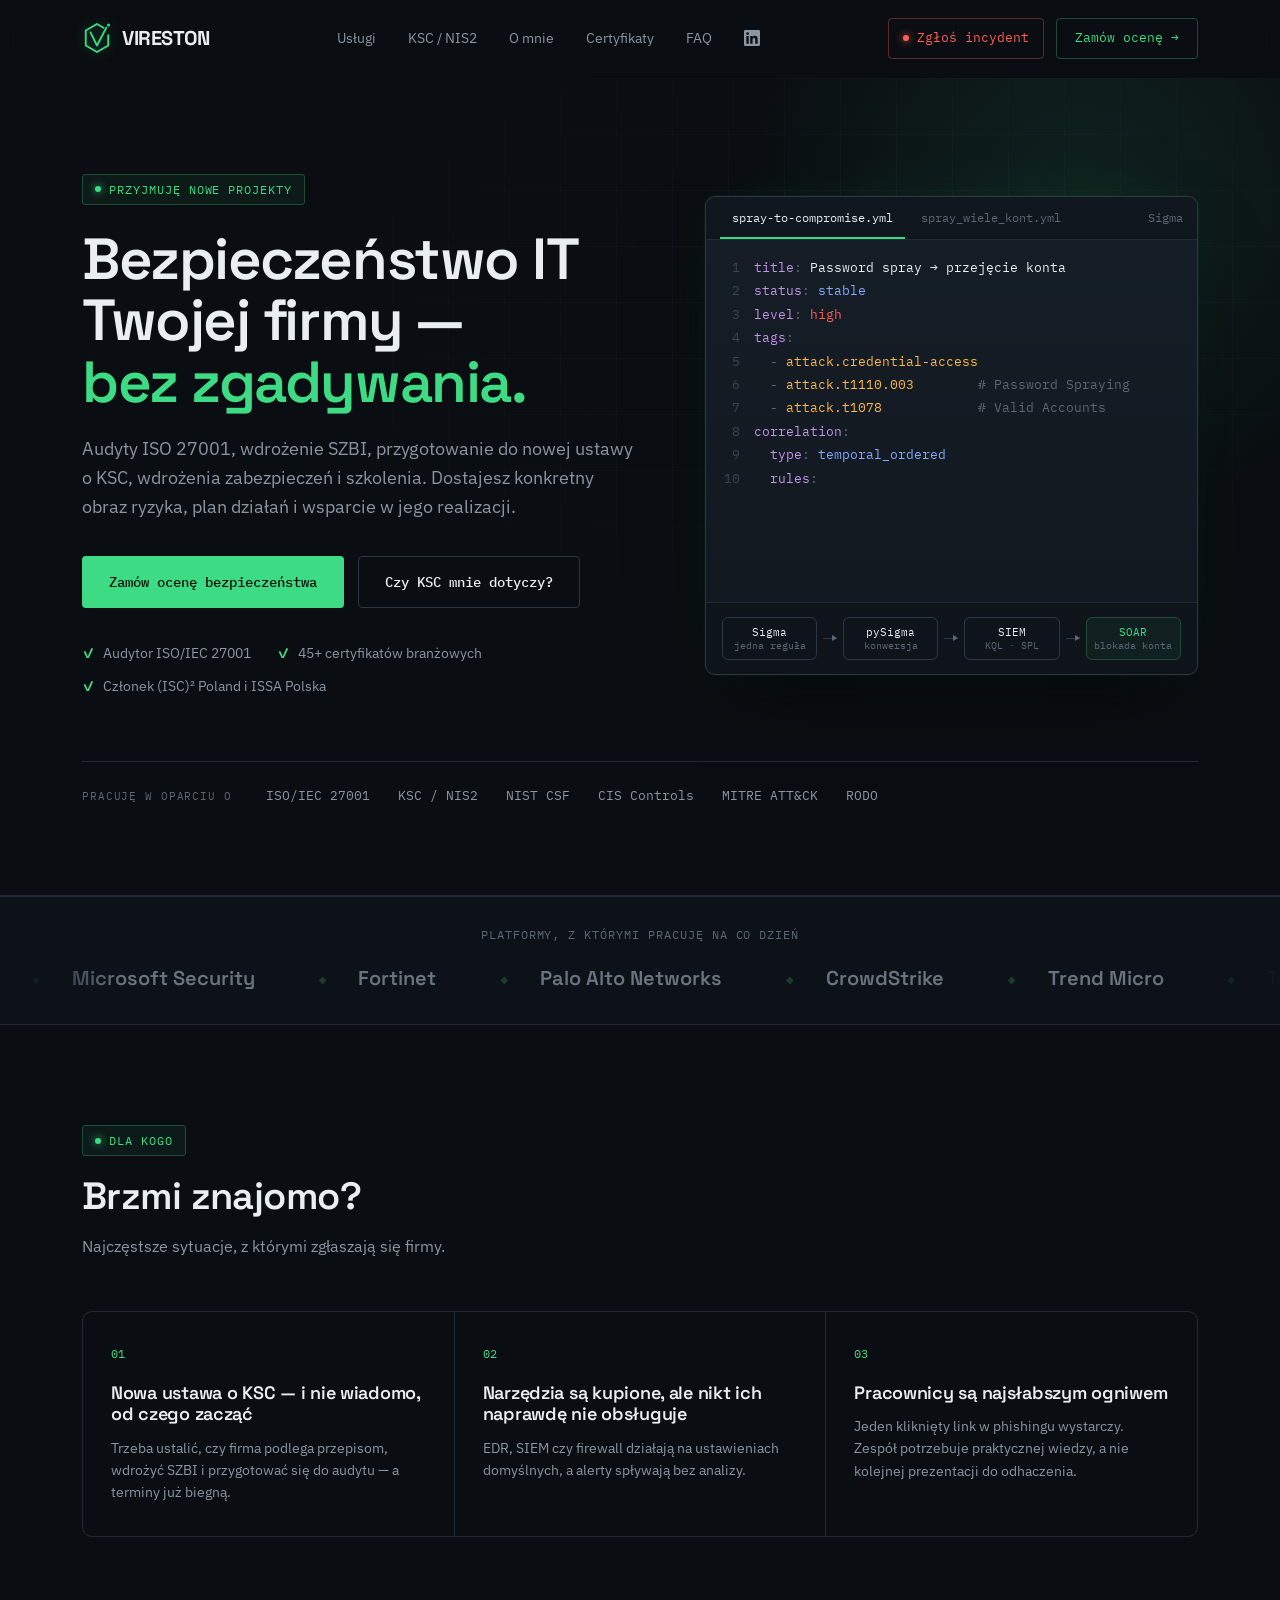
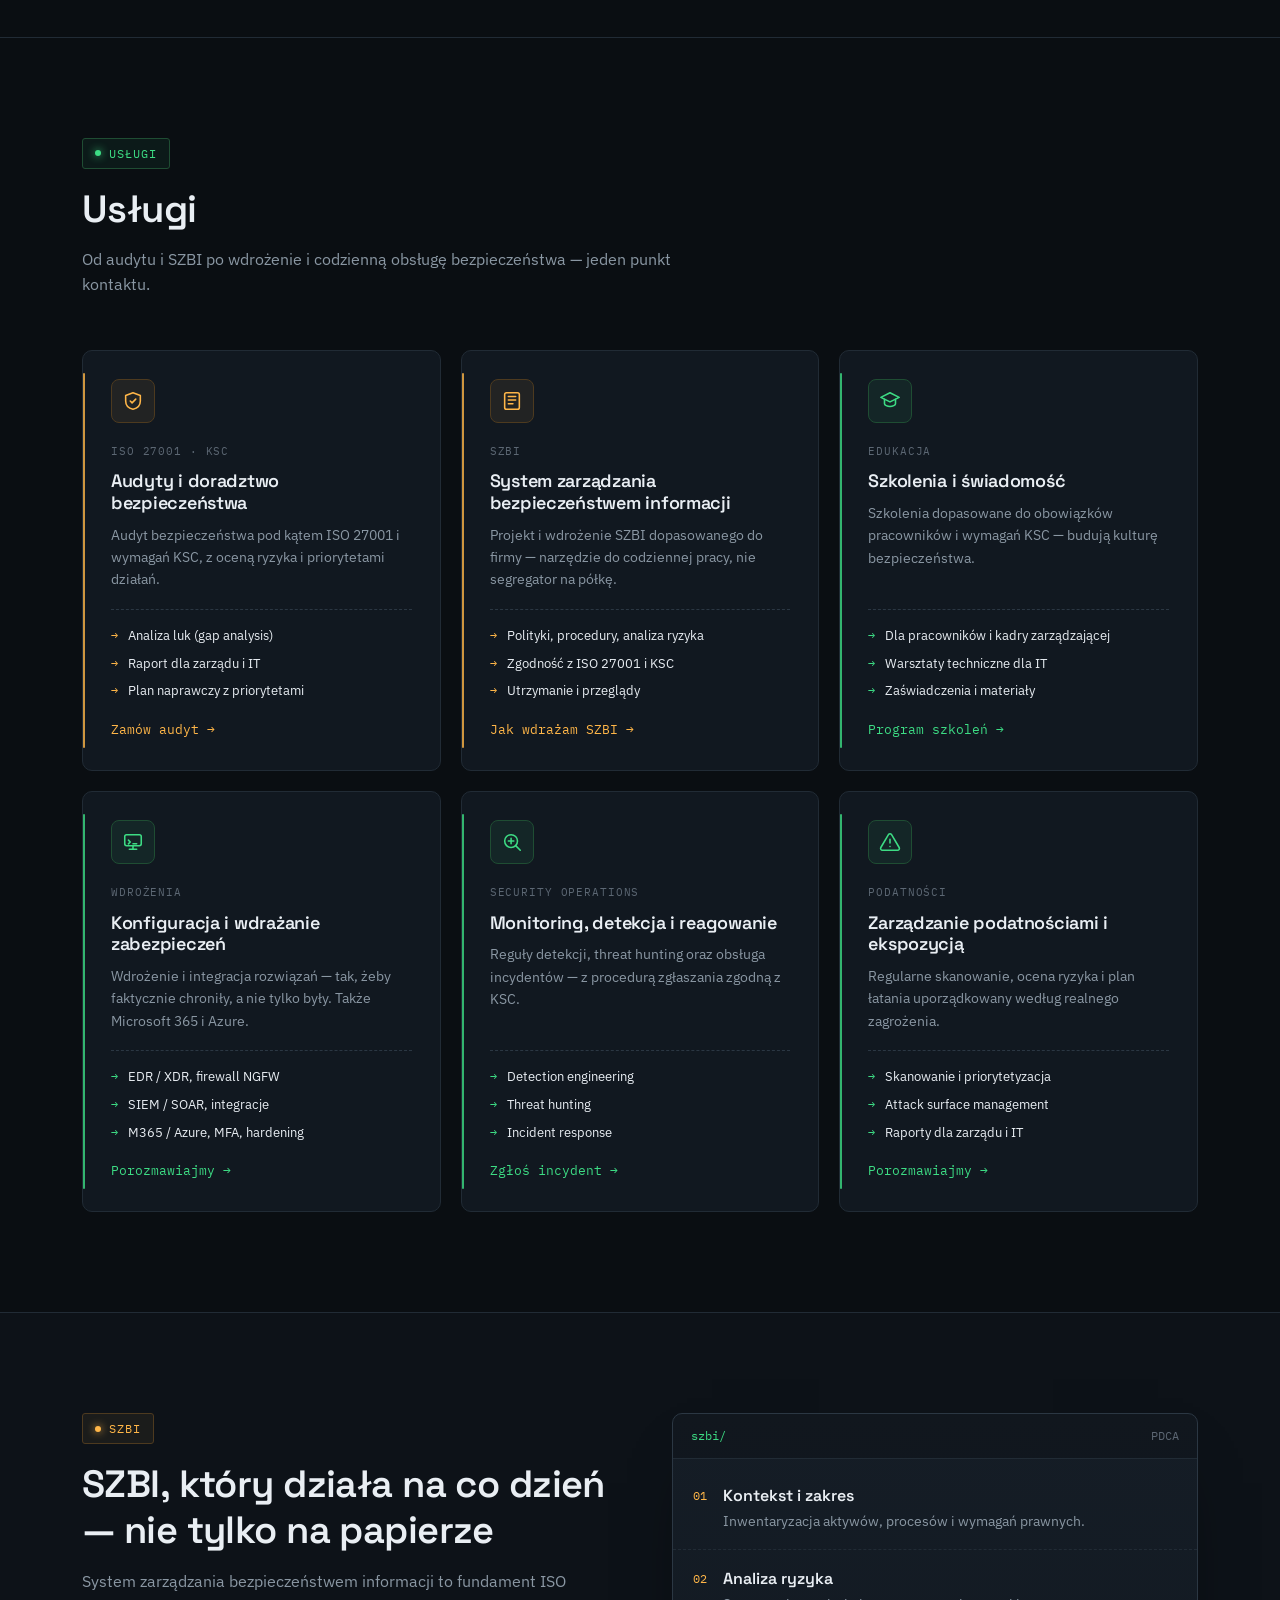
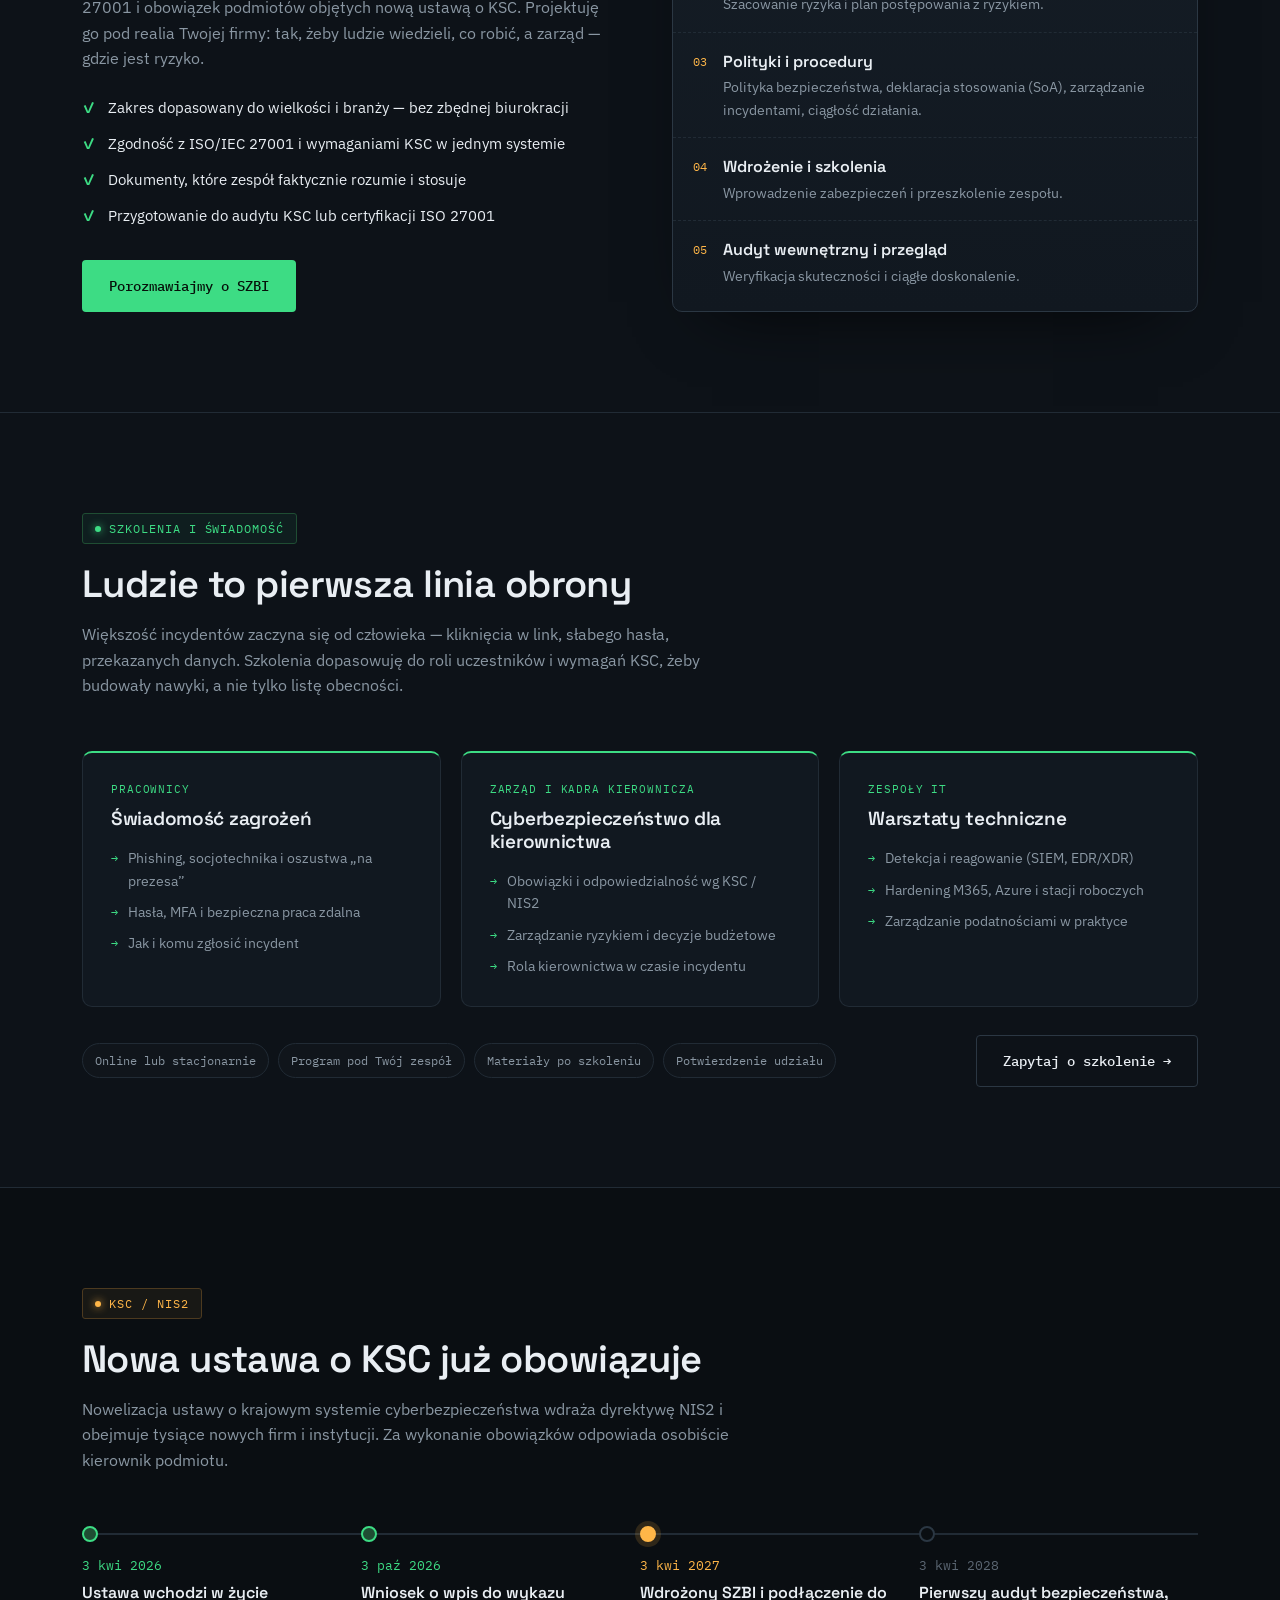
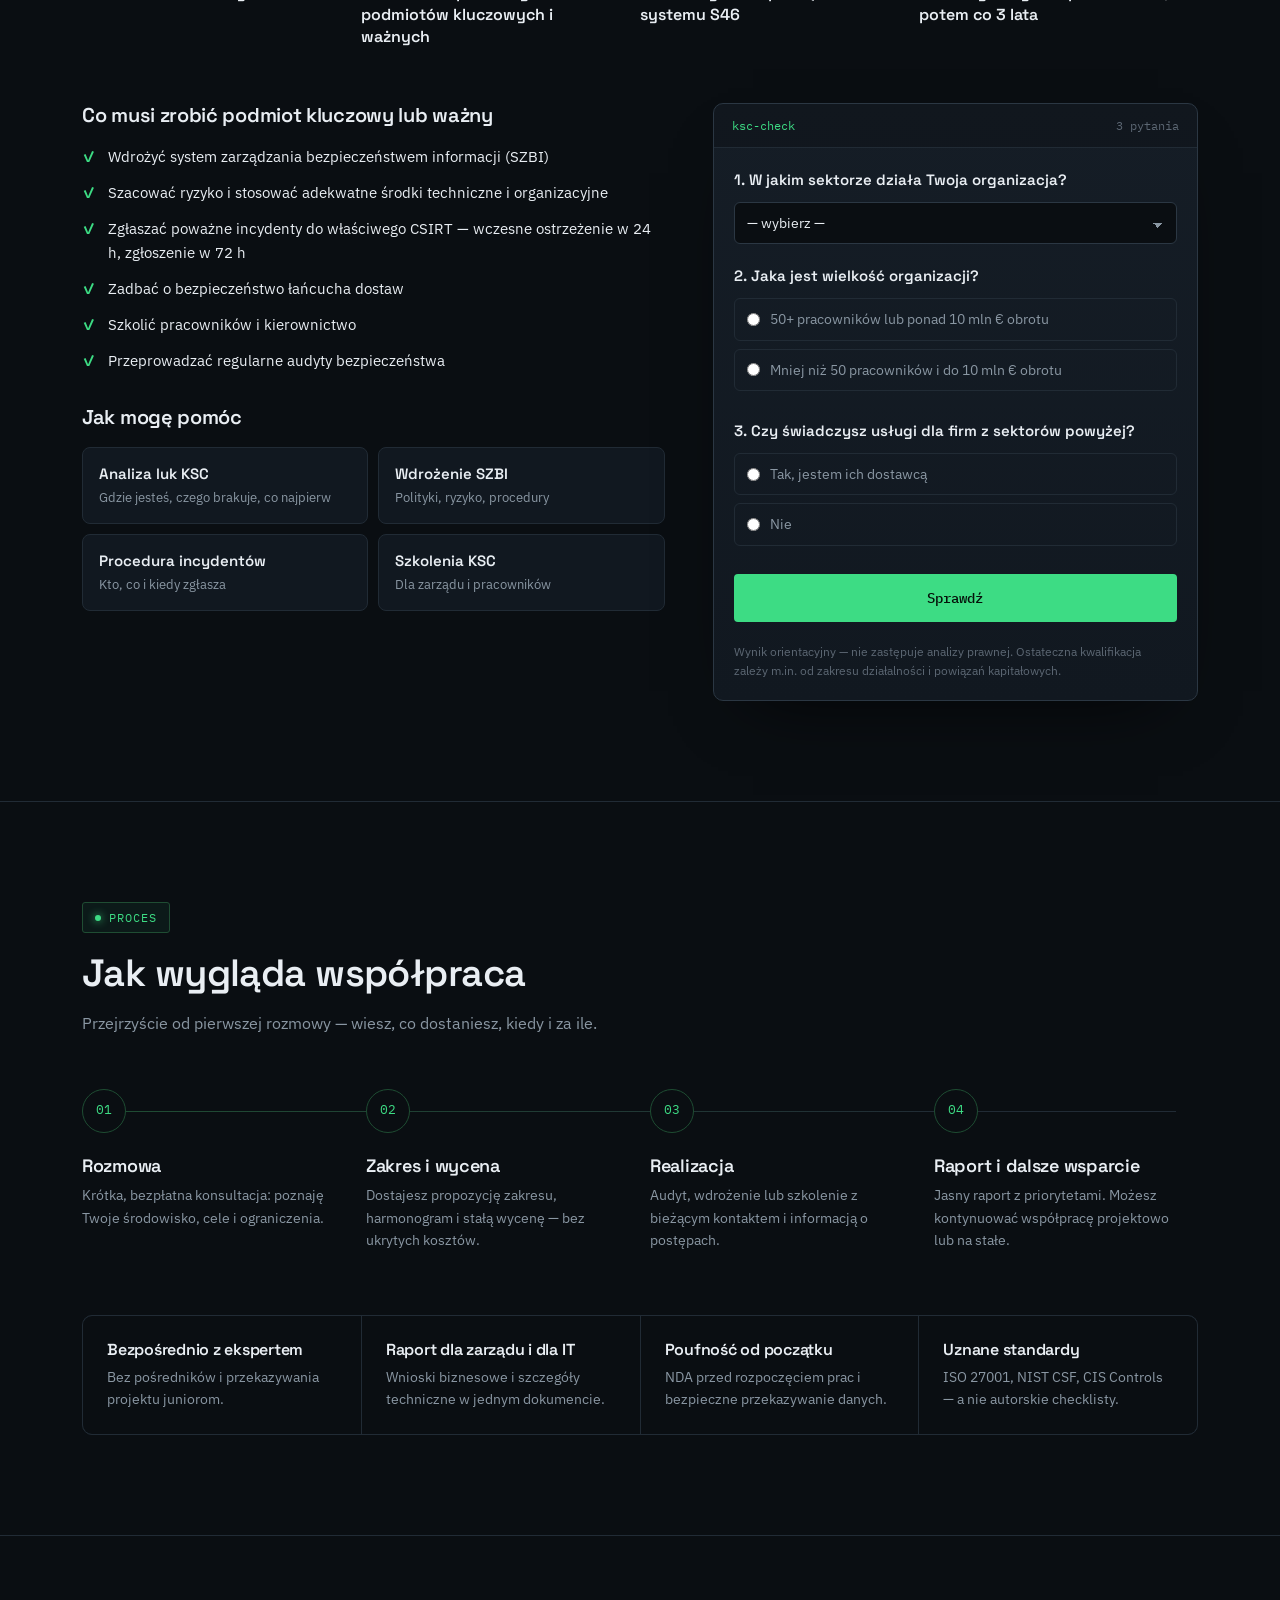
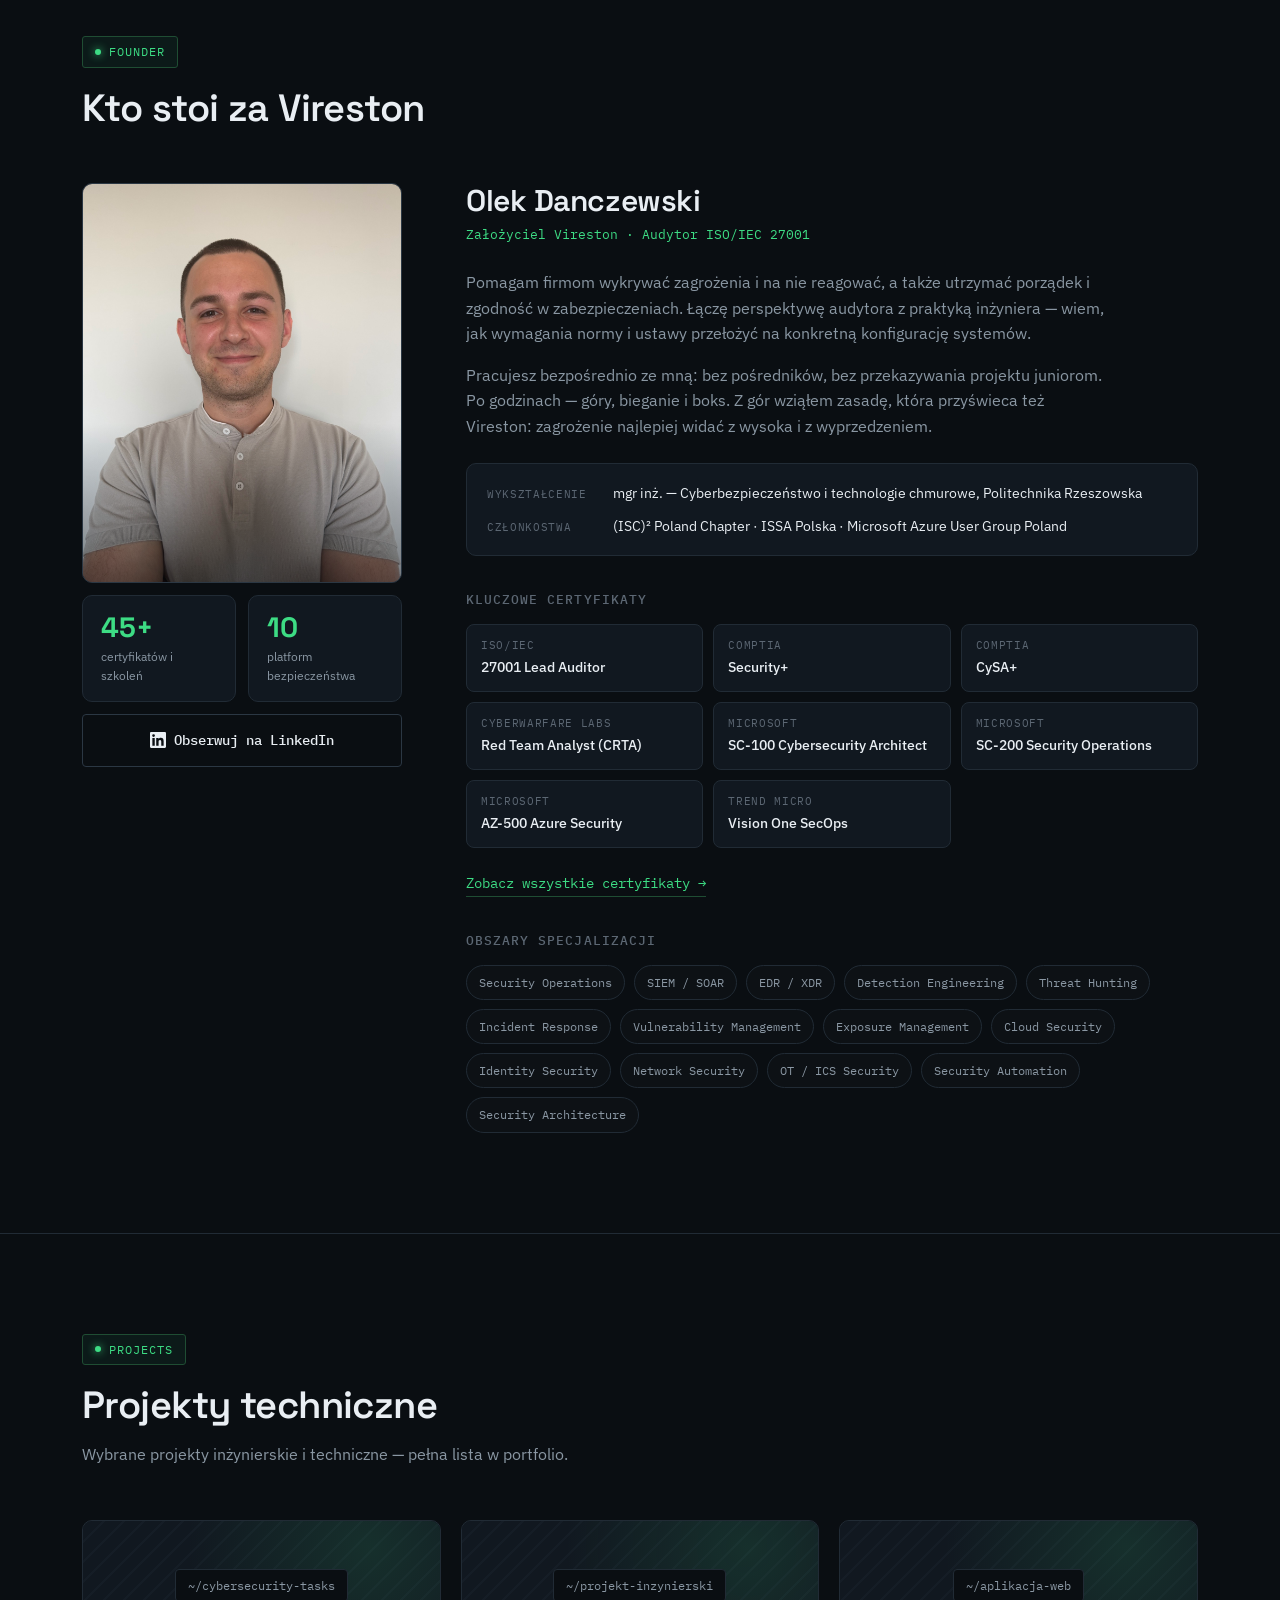
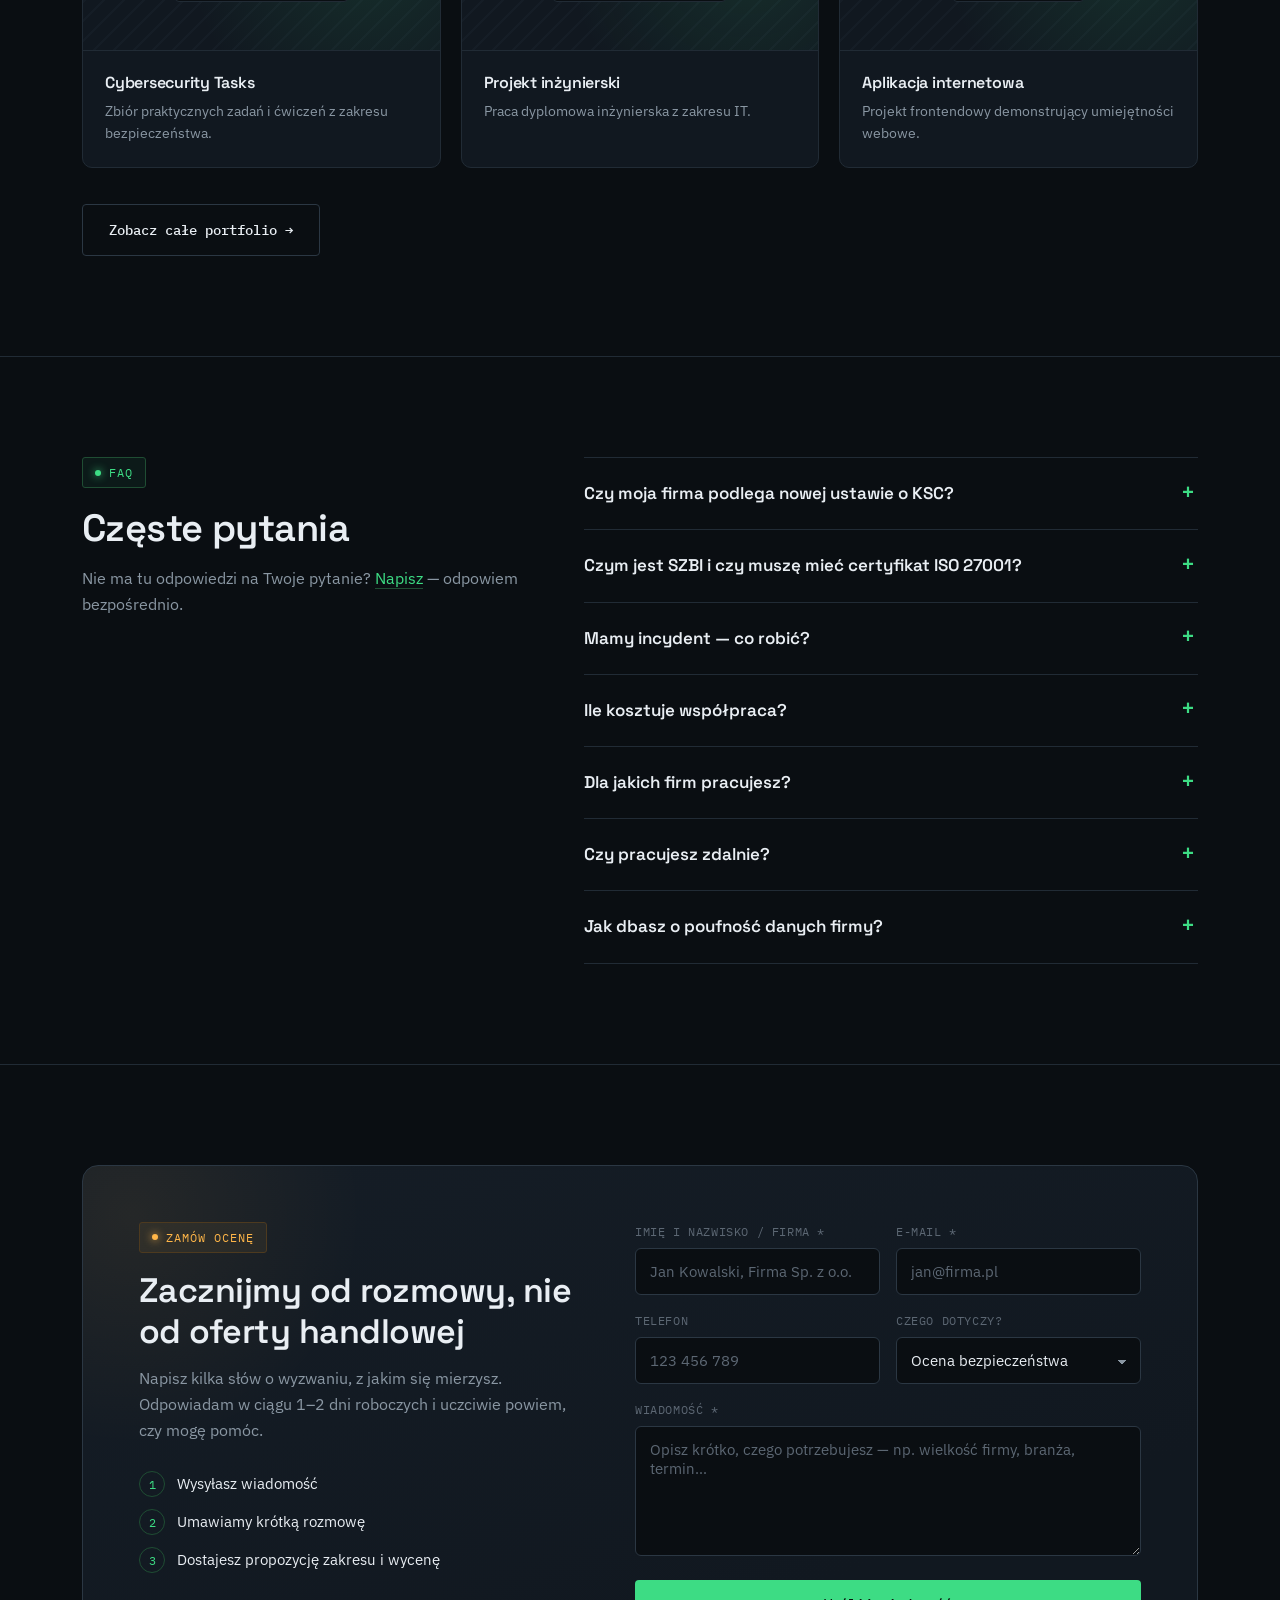
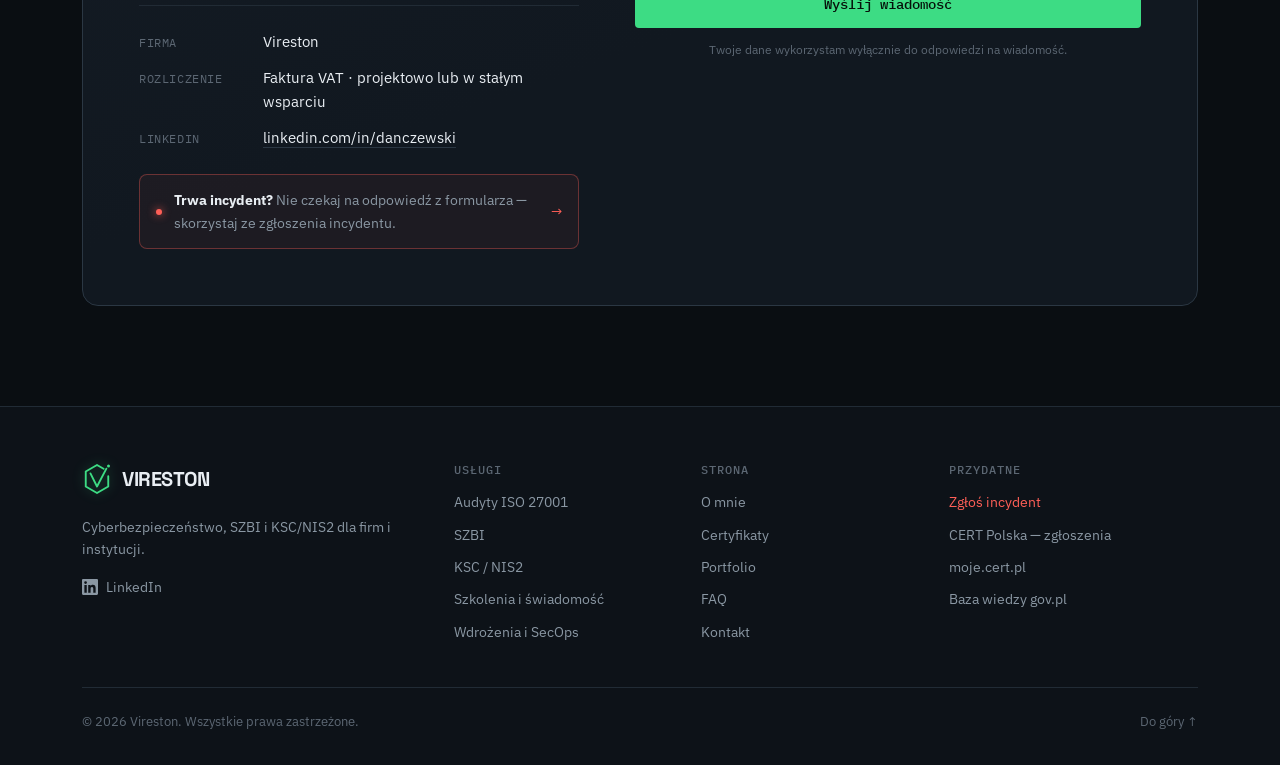
==== commit 0d920b43: "31.10" ====
--- a/index.html
+++ b/index.html
@@ -3,143 +3,564 @@
 <head>
 <meta charset="UTF-8">
 <meta name="viewport" content="width=device-width, initial-scale=1.0">
-<title>Vireston - Cyberbezpieczeństwo &amp; Bezpieczeństwo IT</title>
+<title>Vireston — Cyberbezpieczeństwo, SZBI, KSC/NIS2 i audyty ISO 27001</title>
+<meta name="description" content="Vireston: audyty ISO 27001, wdrożenie SZBI, przygotowanie do nowej ustawy o KSC (NIS2), wdrożenia zabezpieczeń, reagowanie na incydenty oraz szkolenia i budowanie świadomości dla firm i instytucji. Realizacja zdalnie w całej Polsce.">
+<link rel="canonical" href="https://vireston.pl/">
+<meta name="theme-color" content="#0a0e12">
+
+<meta property="og:type" content="website">
+<meta property="og:locale" content="pl_PL">
+<meta property="og:site_name" content="Vireston">
+<meta property="og:url" content="https://vireston.pl/">
+<meta property="og:title" content="Vireston — Cyberbezpieczeństwo, SZBI i KSC/NIS2 dla firm">
+<meta property="og:description" content="Audyty ISO 27001, wdrożenie SZBI, przygotowanie do KSC/NIS2, wdrożenia zabezpieczeń i szkolenia dla firm i instytucji.">
+<meta property="og:image" content="https://vireston.pl/img/logo/og-image.png">
+<meta name="twitter:card" content="summary_large_image">
+
+<link rel="icon" href="favicon.svg" type="image/svg+xml">
+<link rel="apple-touch-icon" href="img/logo/vireston-avatar.png">
 <link rel="preconnect" href="https://fonts.googleapis.com">
 <link rel="preconnect" href="https://fonts.gstatic.com" crossorigin>
 <link href="https://fonts.googleapis.com/css2?family=Space+Grotesk:wght@500;600;700&family=IBM+Plex+Sans:wght@400;500;600&family=IBM+Plex+Mono:wght@400;500&display=swap" rel="stylesheet">
 <link rel="stylesheet" href="css/style.css">
+<script>document.documentElement.classList.add('js');</script>
+
+<script type="application/ld+json">
+{
+  "@context": "https://schema.org",
+  "@type": "ProfessionalService",
+  "name": "Vireston",
+  "url": "https://vireston.pl/",
+  "logo": "https://vireston.pl/img/logo/vireston-avatar.png",
+  "image": "https://vireston.pl/img/profile/author-imagee2.jpeg",
+  "description": "Audyty ISO 27001, wdrożenie SZBI, przygotowanie do KSC/NIS2, wdrożenia zabezpieczeń, reagowanie na incydenty i szkolenia z cyberbezpieczeństwa.",
+  "areaServed": "PL",
+  "sameAs": ["https://www.linkedin.com/in/danczewski/"],
+  "founder": {
+    "@type": "Person",
+    "name": "Olek Danczewski",
+    "jobTitle": "Założyciel, audytor ISO/IEC 27001",
+    "sameAs": ["https://www.linkedin.com/in/danczewski/"]
+  },
+  "knowsAbout": ["ISO 27001", "SZBI", "KSC", "NIS2", "Security Operations", "SIEM", "EDR", "XDR", "Incident Response", "Cloud Security", "Security Awareness"]
+}
+</script>
+<script type="application/ld+json">
+{
+  "@context": "https://schema.org",
+  "@type": "FAQPage",
+  "mainEntity": [
+    {"@type": "Question", "name": "Czy moja firma podlega nowej ustawie o KSC?", "acceptedAnswer": {"@type": "Answer", "text": "Ustawa obejmuje podmioty kluczowe i ważne z sektorów wymienionych w jej załącznikach — zwykle średnie i duże firmy (od 50 osób lub powyżej 10 mln euro obrotu), a w niektórych sektorach niezależnie od wielkości. Obowiązek ustalenia, czy ustawa Cię dotyczy, spoczywa na samej firmie."}},
+    {"@type": "Question", "name": "Czym jest SZBI i czy muszę mieć certyfikat ISO 27001?", "acceptedAnswer": {"@type": "Answer", "text": "SZBI to system zarządzania bezpieczeństwem informacji: polityki, analiza ryzyka, procedury i nadzór. Ustawa o KSC wymaga jego wdrożenia, ale nie wymaga certyfikatu ISO 27001. Norma jest jednak najlepszym wzorcem i ułatwia późniejszą certyfikację."}},
+    {"@type": "Question", "name": "Ile kosztuje współpraca?", "acceptedAnswer": {"@type": "Answer", "text": "Każdy projekt wyceniam indywidualnie. Po pierwszej rozmowie dostajesz konkretną, stałą wycenę."}}
+  ]
+}
+</script>
 </head>
 <body>
 
-<header>
-  <div class="wrap">
-    <nav>
-      <div class="logo"><span class="mark"></span>VIRESTON</div>
-      <div class="navlinks">
+<svg width="0" height="0" style="position:absolute" aria-hidden="true">
+  <symbol id="vlogo" viewBox="0 0 64 64">
+    <g fill="none" stroke="currentColor" stroke-width="4" stroke-linejoin="round" stroke-linecap="round">
+      <path d="M46 10.2L32 2 8 16v32l24 14 24-14V26"/>
+      <path d="M18 20l14 28 20-38"/>
+    </g>
+    <circle cx="56.5" cy="4.5" r="3.2" fill="currentColor"/>
+  </symbol>
+  <symbol id="i-linkedin" viewBox="0 0 24 24"><path fill="currentColor" d="M20.45 20.45h-3.56v-5.57c0-1.33-.02-3.04-1.85-3.04-1.86 0-2.14 1.45-2.14 2.95v5.66H9.35V9h3.41v1.56h.05c.48-.9 1.64-1.85 3.37-1.85 3.6 0 4.27 2.37 4.27 5.46v6.28zM5.34 7.43a2.06 2.06 0 110-4.13 2.06 2.06 0 010 4.13zM7.12 20.45H3.56V9h3.56v11.45zM22.22 0H1.77C.79 0 0 .77 0 1.73v20.54C0 23.23.79 24 1.77 24h20.45c.98 0 1.78-.77 1.78-1.73V1.73C24 .77 23.2 0 22.22 0z"/></symbol>
+</svg>
+
+<a href="#main" class="skip">Przejdź do treści</a>
+
+<header class="site-header">
+  <div class="wrap">
+    <nav aria-label="Główna nawigacja">
+      <a href="index.html" class="logo" aria-label="Vireston — strona główna"><svg class="logo-mark" aria-hidden="true"><use href="#vlogo"/></svg>VIRESTON</a>
+      <div class="navlinks" id="navlinks">
         <a href="#uslugi">Usługi</a>
+        <a href="#ksc">KSC / NIS2</a>
         <a href="#o-mnie">O mnie</a>
         <a href="certyfikaty.html">Certyfikaty</a>
-        <a href="#portfolio">Portfolio</a>
-        <a href="#kontakt">Kontakt</a>
-      </div>
-      <a href="#kontakt" class="nav-cta">Skontaktuj się →</a>
-      <button class="burger"><span></span><span></span><span></span></button>
+        <a href="#faq">FAQ</a>
+        <a href="https://www.linkedin.com/in/danczewski/" target="_blank" rel="noopener" class="nav-li" aria-label="LinkedIn"><svg aria-hidden="true"><use href="#i-linkedin"/></svg><span>LinkedIn</span></a>
+        <a href="incydent.html" class="nav-incident-mobile"><span class="dot pulse"></span>Zgłoś incydent</a>
+        <a href="#kontakt" class="nav-cta-mobile" data-topic="Ocena bezpieczeństwa">Zamów ocenę bezpieczeństwa →</a>
+      </div>
+      <div class="nav-actions">
+        <a href="incydent.html" class="nav-incident"><span class="dot pulse"></span>Zgłoś incydent</a>
+        <a href="#kontakt" class="nav-cta" data-topic="Ocena bezpieczeństwa">Zamów ocenę →</a>
+      </div>
+      <button class="burger" aria-label="Otwórz menu" aria-expanded="false" aria-controls="navlinks"><span></span><span></span><span></span></button>
     </nav>
   </div>
 </header>
 
-<section class="hero" style="border-bottom:1px solid var(--border);">
-  <div class="wrap hero-inner">
-    <div class="eyebrow">
-      <span class="status-tag green"><span class="dot"></span>Dostępność: nowe zlecenia B2B</span>
-    </div>
-    <h1>Bezpieczeństwo IT<br>i cyberbezpieczeństwo<br><span>bez zgadywania.</span></h1>
-    <p class="lead">Audyty zgodne z ISO 27001, wdrażanie i konfiguracja zabezpieczeń oraz szkolenia z cyberbezpieczeństwa dla firm, które nie mogą pozwolić sobie na niespodzianki. Współpraca w modelu B2B — projektowo lub na stałe.</p>
-    <div class="hero-ctas">
-      <a href="#kontakt" class="btn btn-primary">Umów konsultację</a>
-      <a href="#uslugi" class="btn btn-ghost">Zobacz usługi</a>
-    </div>
-    <div class="hero-strip">
-      <div class="strip-item"><div class="num">ISO 27001</div><div class="label">Audyt bezpieczeństwa</div></div>
-      <div class="strip-item"><div class="num">Wdrożenia</div><div class="label">Konfiguracja i integracja</div></div>
-      <div class="strip-item"><div class="num">Szkolenia</div><div class="label">Warsztaty i edukacja</div></div>
-    </div>
-  </div>
-</section>
-
+<main id="main">
+
+<!-- ========== HERO ========== -->
+<section class="hero">
+  <div class="hero-grid-bg" aria-hidden="true"></div>
+  <div class="wrap hero-layout">
+    <div class="hero-copy">
+      <div class="eyebrow">
+        <span class="status-tag green"><span class="dot pulse"></span>Przyjmuję nowe projekty</span>
+      </div>
+      <h1>Bezpieczeństwo IT<br>Twojej firmy —<br><span class="accent">bez zgadywania.</span></h1>
+      <p class="lead">Audyty ISO 27001, wdrożenie SZBI, przygotowanie do nowej ustawy o KSC, wdrożenia zabezpieczeń i szkolenia. Dostajesz konkretny obraz ryzyka, plan działań i wsparcie w jego realizacji.</p>
+      <div class="hero-ctas">
+        <a href="#kontakt" class="btn btn-primary" data-topic="Ocena bezpieczeństwa">Zamów ocenę bezpieczeństwa</a>
+        <a href="#ksc-check" class="btn btn-ghost">Czy KSC mnie dotyczy?</a>
+      </div>
+      <ul class="hero-trust">
+        <li><span class="check" aria-hidden="true">✓</span>Audytor ISO/IEC 27001</li>
+        <li><span class="check" aria-hidden="true">✓</span>45+ certyfikatów branżowych</li>
+        <li><span class="check" aria-hidden="true">✓</span>Członek (ISC)² Poland i ISSA Polska</li>
+      </ul>
+    </div>
+
+    <figure class="terminal">
+      <div class="term-bar">
+        <span class="term-tab active">spray-to-compromise.yml</span>
+        <span class="term-tab">spray_wiele_kont.yml</span>
+        <span class="term-title">Sigma</span>
+      </div>
+      <div class="term-body" aria-label="Reguła korelacyjna Sigma: password spraying zakończony udanym logowaniem">
+        <div class="tl"><span class="ln">1</span><span class="kw">title</span><span class="op">:</span> Password spray → przejęcie konta</div>
+        <div class="tl"><span class="ln">2</span><span class="kw">status</span><span class="op">:</span> <span class="fn">stable</span></div>
+        <div class="tl"><span class="ln">3</span><span class="kw">level</span><span class="op">:</span> <span class="sevtxt">high</span></div>
+        <div class="tl"><span class="ln">4</span><span class="kw">tags</span><span class="op">:</span></div>
+        <div class="tl"><span class="ln">5</span>  <span class="op">-</span> <span class="str">attack.credential-access</span></div>
+        <div class="tl"><span class="ln">6</span>  <span class="op">-</span> <span class="str">attack.t1110.003</span>        <span class="cm"># Password Spraying</span></div>
+        <div class="tl"><span class="ln">7</span>  <span class="op">-</span> <span class="str">attack.t1078</span>            <span class="cm"># Valid Accounts</span></div>
+        <div class="tl"><span class="ln">8</span><span class="kw">correlation</span><span class="op">:</span></div>
+        <div class="tl"><span class="ln">9</span>  <span class="kw">type</span><span class="op">:</span> <span class="fn">temporal_ordered</span></div>
+        <div class="tl"><span class="ln">10</span>  <span class="kw">rules</span><span class="op">:</span></div>
+        <div class="tl"><span class="ln">11</span>    <span class="op">-</span> spray_wiele_kont         <span class="cm"># ≥ 10 kont z 1 IP</span></div>
+        <div class="tl"><span class="ln">12</span>    <span class="op">-</span> udane_logowanie</div>
+        <div class="tl"><span class="ln">13</span>  <span class="kw">group-by</span><span class="op">:</span> [<span class="tb">IpAddress</span>]</div>
+        <div class="tl"><span class="ln">14</span>  <span class="kw">timespan</span><span class="op">:</span> <span class="num">1h</span></div>
+      </div>
+      <figcaption class="pipeline" aria-label="Architektura: jedna reguła, wiele platform">
+        <span class="node">Sigma<small>jedna reguła</small></span>
+        <span class="arrow" aria-hidden="true"></span>
+        <span class="node">pySigma<small>konwersja</small></span>
+        <span class="arrow" aria-hidden="true"></span>
+        <span class="node">SIEM<small>KQL · SPL</small></span>
+        <span class="arrow" aria-hidden="true"></span>
+        <span class="node act">SOAR<small>blokada konta</small></span>
+      </figcaption>
+    </figure>
+  </div>
+  <div class="wrap">
+    <div class="frameworks">
+      <span class="fw-label">Pracuję w oparciu o</span>
+      <span>ISO/IEC 27001</span><span>KSC / NIS2</span><span>NIST CSF</span><span>CIS Controls</span><span>MITRE ATT&amp;CK</span><span>RODO</span>
+    </div>
+  </div>
+</section>
+
+<!-- ========== TECH STRIP ========== -->
+<div class="tech-strip" aria-label="Platformy, z którymi pracuję">
+  <div class="wrap">
+    <p class="tech-label">Platformy, z którymi pracuję na co dzień</p>
+  </div>
+  <div class="marquee">
+    <div class="marquee-track">
+      <span>Microsoft Security</span><span>Fortinet</span><span>Palo Alto Networks</span><span>CrowdStrike</span><span>Trend Micro</span><span>TXOne Networks</span><span>Splunk</span><span>Tenable</span><span>Rapid7</span><span>Wazuh</span>
+      <span aria-hidden="true">Microsoft Security</span><span aria-hidden="true">Fortinet</span><span aria-hidden="true">Palo Alto Networks</span><span aria-hidden="true">CrowdStrike</span><span aria-hidden="true">Trend Micro</span><span aria-hidden="true">TXOne Networks</span><span aria-hidden="true">Splunk</span><span aria-hidden="true">Tenable</span><span aria-hidden="true">Rapid7</span><span aria-hidden="true">Wazuh</span>
+    </div>
+  </div>
+</div>
+
+<!-- ========== PROBLEMY ========== -->
+<section id="dla-kogo">
+  <div class="wrap">
+    <div class="section-head reveal">
+      <span class="status-tag green"><span class="dot"></span>dla kogo</span>
+      <h2>Brzmi znajomo?</h2>
+      <p>Najczęstsze sytuacje, z którymi zgłaszają się firmy.</p>
+    </div>
+    <div class="pain-grid">
+      <div class="pain reveal">
+        <div class="pain-num">01</div>
+        <h3>Nowa ustawa o KSC — i nie wiadomo, od czego zacząć</h3>
+        <p>Trzeba ustalić, czy firma podlega przepisom, wdrożyć SZBI i przygotować się do audytu — a terminy już biegną.</p>
+      </div>
+      <div class="pain reveal">
+        <div class="pain-num">02</div>
+        <h3>Narzędzia są kupione, ale nikt ich naprawdę nie obsługuje</h3>
+        <p>EDR, SIEM czy firewall działają na ustawieniach domyślnych, a alerty spływają bez analizy.</p>
+      </div>
+      <div class="pain reveal">
+        <div class="pain-num">03</div>
+        <h3>Pracownicy są najsłabszym ogniwem</h3>
+        <p>Jeden kliknięty link w phishingu wystarczy. Zespół potrzebuje praktycznej wiedzy, a nie kolejnej prezentacji do odhaczenia.</p>
+      </div>
+    </div>
+  </div>
+</section>
+
+<!-- ========== USŁUGI ========== -->
 <section id="uslugi">
   <div class="wrap">
-    <div class="section-head">
+    <div class="section-head reveal">
       <span class="status-tag green"><span class="dot"></span>usługi</span>
       <h2>Usługi</h2>
-      <p>Od codziennej obsługi bezpieczeństwa po audyt i doradztwo — jeden punkt kontaktu.</p>
-    </div>
-      <div class="card">
+      <p>Od audytu i SZBI po wdrożenie i codzienną obsługę bezpieczeństwa — jeden punkt kontaktu.</p>
+    </div>
+    <div class="grid">
+      <article class="card amber reveal">
+        <div class="card-ic" aria-hidden="true">
+          <svg viewBox="0 0 24 24"><path d="M9 12l2 2 4-4"/><path d="M12 3l8 3v6c0 5-3.5 8-8 9-4.5-1-8-4-8-9V6l8-3z"/></svg>
+        </div>
+        <span class="tag">ISO 27001 · KSC</span>
+        <h3>Audyty i doradztwo bezpieczeństwa</h3>
+        <p>Audyt bezpieczeństwa pod kątem ISO 27001 i wymagań KSC, z oceną ryzyka i priorytetami działań.</p>
+        <ul class="deliver">
+          <li>Analiza luk (gap analysis)</li>
+          <li>Raport dla zarządu i IT</li>
+          <li>Plan naprawczy z priorytetami</li>
+        </ul>
+        <a href="#kontakt" class="card-link" data-topic="Audyt / ISO 27001">Zamów audyt →</a>
+      </article>
+      <article class="card amber reveal">
+        <div class="card-ic" aria-hidden="true">
+          <svg viewBox="0 0 24 24"><rect x="4" y="3" width="16" height="18" rx="2"/><path d="M8 7h8M8 11h8M8 15h5"/></svg>
+        </div>
+        <span class="tag">SZBI</span>
+        <h3>System zarządzania bezpieczeństwem informacji</h3>
+        <p>Projekt i wdrożenie SZBI dopasowanego do firmy — narzędzie do codziennej pracy, nie segregator na półkę.</p>
+        <ul class="deliver">
+          <li>Polityki, procedury, analiza ryzyka</li>
+          <li>Zgodność z ISO 27001 i KSC</li>
+          <li>Utrzymanie i przeglądy</li>
+        </ul>
+        <a href="#szbi" class="card-link">Jak wdrażam SZBI →</a>
+      </article>
+      <article class="card reveal">
+        <div class="card-ic" aria-hidden="true">
+          <svg viewBox="0 0 24 24"><path d="M2 8l10-5 10 5-10 5L2 8z"/><path d="M6 10v5c0 1.5 3 3 6 3s6-1.5 6-3v-5"/></svg>
+        </div>
+        <span class="tag">Edukacja</span>
+        <h3>Szkolenia i świadomość</h3>
+        <p>Szkolenia dopasowane do obowiązków pracowników i wymagań KSC — budują kulturę bezpieczeństwa.</p>
+        <ul class="deliver">
+          <li>Dla pracowników i kadry zarządzającej</li>
+          <li>Warsztaty techniczne dla IT</li>
+          <li>Zaświadczenia i materiały</li>
+        </ul>
+        <a href="#szkolenia" class="card-link">Program szkoleń →</a>
+      </article>
+      <article class="card reveal">
+        <div class="card-ic" aria-hidden="true">
+          <svg viewBox="0 0 24 24"><rect x="3" y="4" width="18" height="12" rx="2"/><path d="M8 20h8M12 16v4"/><path d="M7 10l2 2-2 2M12 14h4"/></svg>
+        </div>
         <span class="tag">Wdrożenia</span>
         <h3>Konfiguracja i wdrażanie zabezpieczeń</h3>
-        <p>Konfiguracja, administracja oraz wdrażanie i integracja rozwiązań cyberbezpieczeństwa.</p>
-      </div>
-      <div class="card amber">
-        <span class="tag">ISO 27001</span>
-        <h3>Audyty i doradztwo bezpieczeństwa</h3>
-        <p>Audyty bezpieczeństwa, w tym pod kątem ISO 27001, wraz z rekomendacjami i wsparciem eksperckim.</p>
-      </div>
-      <div class="card">
-        <span class="tag">Edukacja</span>
-        <h3>Szkolenia i warsztaty</h3>
-        <p>Szkolenia z cyberbezpieczeństwa dopasowane do poziomu zespołu.</p>
-      </div>
-    </div>
-  </div>
-</section>
-
+        <p>Wdrożenie i integracja rozwiązań — tak, żeby faktycznie chroniły, a nie tylko były. Także Microsoft 365 i Azure.</p>
+        <ul class="deliver">
+          <li>EDR / XDR, firewall NGFW</li>
+          <li>SIEM / SOAR, integracje</li>
+          <li>M365 / Azure, MFA, hardening</li>
+        </ul>
+        <a href="#kontakt" class="card-link" data-topic="Wdrożenie zabezpieczeń">Porozmawiajmy →</a>
+      </article>
+      <article class="card reveal">
+        <div class="card-ic" aria-hidden="true">
+          <svg viewBox="0 0 24 24"><circle cx="11" cy="11" r="7"/><path d="M21 21l-5-5"/><path d="M8 11h6M11 8v6"/></svg>
+        </div>
+        <span class="tag">Security Operations</span>
+        <h3>Monitoring, detekcja i reagowanie</h3>
+        <p>Reguły detekcji, threat hunting oraz obsługa incydentów — z procedurą zgłaszania zgodną z KSC.</p>
+        <ul class="deliver">
+          <li>Detection engineering</li>
+          <li>Threat hunting</li>
+          <li>Incident response</li>
+        </ul>
+        <a href="incydent.html" class="card-link">Zgłoś incydent →</a>
+      </article>
+      <article class="card reveal">
+        <div class="card-ic" aria-hidden="true">
+          <svg viewBox="0 0 24 24"><path d="M12 9v4M12 17h.01"/><path d="M10.3 3.9L2 18a2 2 0 001.7 3h16.6a2 2 0 001.7-3L13.7 3.9a2 2 0 00-3.4 0z"/></svg>
+        </div>
+        <span class="tag">Podatności</span>
+        <h3>Zarządzanie podatnościami i ekspozycją</h3>
+        <p>Regularne skanowanie, ocena ryzyka i plan łatania uporządkowany według realnego zagrożenia.</p>
+        <ul class="deliver">
+          <li>Skanowanie i priorytetyzacja</li>
+          <li>Attack surface management</li>
+          <li>Raporty dla zarządu i IT</li>
+        </ul>
+        <a href="#kontakt" class="card-link" data-topic="Podatności">Porozmawiajmy →</a>
+      </article>
+    </div>
+  </div>
+</section>
+
+<!-- ========== SZBI ========== -->
+<section id="szbi" class="feature">
+  <div class="wrap feature-layout">
+    <div class="feature-copy reveal">
+      <span class="status-tag amber"><span class="dot"></span>szbi</span>
+      <h2>SZBI, który działa na co dzień — nie tylko na papierze</h2>
+      <p class="feature-lead">System zarządzania bezpieczeństwem informacji to fundament ISO 27001 i obowiązek podmiotów objętych nową ustawą o KSC. Projektuję go pod realia Twojej firmy: tak, żeby ludzie wiedzieli, co robić, a zarząd — gdzie jest ryzyko.</p>
+      <ul class="ticks">
+        <li>Zakres dopasowany do wielkości i branży — bez zbędnej biurokracji</li>
+        <li>Zgodność z ISO/IEC 27001 i wymaganiami KSC w jednym systemie</li>
+        <li>Dokumenty, które zespół faktycznie rozumie i stosuje</li>
+        <li>Przygotowanie do audytu KSC lub certyfikacji ISO 27001</li>
+      </ul>
+      <a href="#kontakt" class="btn btn-primary" data-topic="SZBI">Porozmawiajmy o SZBI</a>
+    </div>
+    <div class="szbi-panel reveal" aria-label="Elementy SZBI">
+      <div class="panel-head"><span class="mono-label">szbi/</span><span class="mono-label dim">PDCA</span></div>
+      <ol class="szbi-steps">
+        <li><span class="sn">01</span><div><strong>Kontekst i zakres</strong><p>Inwentaryzacja aktywów, procesów i wymagań prawnych.</p></div></li>
+        <li><span class="sn">02</span><div><strong>Analiza ryzyka</strong><p>Szacowanie ryzyka i plan postępowania z ryzykiem.</p></div></li>
+        <li><span class="sn">03</span><div><strong>Polityki i procedury</strong><p>Polityka bezpieczeństwa, deklaracja stosowania (SoA), zarządzanie incydentami, ciągłość działania.</p></div></li>
+        <li><span class="sn">04</span><div><strong>Wdrożenie i szkolenia</strong><p>Wprowadzenie zabezpieczeń i przeszkolenie zespołu.</p></div></li>
+        <li><span class="sn">05</span><div><strong>Audyt wewnętrzny i przegląd</strong><p>Weryfikacja skuteczności i ciągłe doskonalenie.</p></div></li>
+      </ol>
+    </div>
+  </div>
+</section>
+
+<!-- ========== SZKOLENIA ========== -->
+<section id="szkolenia" class="feature">
+  <div class="wrap">
+    <div class="section-head reveal">
+      <span class="status-tag green"><span class="dot"></span>szkolenia i świadomość</span>
+      <h2>Ludzie to pierwsza linia obrony</h2>
+      <p>Większość incydentów zaczyna się od człowieka — kliknięcia w link, słabego hasła, przekazanych danych. Szkolenia dopasowuję do roli uczestników i wymagań KSC, żeby budowały nawyki, a nie tylko listę obecności.</p>
+    </div>
+    <div class="train-grid">
+      <div class="train reveal">
+        <div class="train-who">Pracownicy</div>
+        <h3>Świadomość zagrożeń</h3>
+        <ul>
+          <li>Phishing, socjotechnika i oszustwa „na prezesa”</li>
+          <li>Hasła, MFA i bezpieczna praca zdalna</li>
+          <li>Jak i komu zgłosić incydent</li>
+        </ul>
+      </div>
+      <div class="train reveal">
+        <div class="train-who">Zarząd i kadra kierownicza</div>
+        <h3>Cyberbezpieczeństwo dla kierownictwa</h3>
+        <ul>
+          <li>Obowiązki i odpowiedzialność wg KSC / NIS2</li>
+          <li>Zarządzanie ryzykiem i decyzje budżetowe</li>
+          <li>Rola kierownictwa w czasie incydentu</li>
+        </ul>
+      </div>
+      <div class="train reveal">
+        <div class="train-who">Zespoły IT</div>
+        <h3>Warsztaty techniczne</h3>
+        <ul>
+          <li>Detekcja i reagowanie (SIEM, EDR/XDR)</li>
+          <li>Hardening M365, Azure i stacji roboczych</li>
+          <li>Zarządzanie podatnościami w praktyce</li>
+        </ul>
+      </div>
+    </div>
+    <div class="train-foot reveal">
+      <div class="train-formats">
+        <span class="cert-chip">Online lub stacjonarnie</span>
+        <span class="cert-chip">Program pod Twój zespół</span>
+        <span class="cert-chip">Materiały po szkoleniu</span>
+        <span class="cert-chip">Potwierdzenie udziału</span>
+      </div>
+      <a href="#kontakt" class="btn btn-ghost" data-topic="Szkolenia">Zapytaj o szkolenie →</a>
+    </div>
+  </div>
+</section>
+
+<!-- ========== KSC / NIS2 ========== -->
+<section id="ksc">
+  <div class="wrap">
+    <div class="section-head reveal">
+      <span class="status-tag amber"><span class="dot pulse"></span>ksc / nis2</span>
+      <h2>Nowa ustawa o KSC już obowiązuje</h2>
+      <p>Nowelizacja ustawy o krajowym systemie cyberbezpieczeństwa wdraża dyrektywę NIS2 i obejmuje tysiące nowych firm i instytucji. Za wykonanie obowiązków odpowiada osobiście kierownik podmiotu.</p>
+    </div>
+
+    <div class="timeline reveal" role="list">
+      <div class="tl-item done" role="listitem">
+        <div class="tl-date">3 kwi 2026</div>
+        <div class="tl-what">Ustawa wchodzi w życie</div>
+      </div>
+      <div class="tl-item done" role="listitem">
+        <div class="tl-date">3 paź 2026</div>
+        <div class="tl-what">Wniosek o wpis do wykazu podmiotów kluczowych i ważnych</div>
+      </div>
+      <div class="tl-item next" role="listitem">
+        <div class="tl-date">3 kwi 2027</div>
+        <div class="tl-what">Wdrożony SZBI i podłączenie do systemu S46</div>
+      </div>
+      <div class="tl-item" role="listitem">
+        <div class="tl-date">3 kwi 2028</div>
+        <div class="tl-what">Pierwszy audyt bezpieczeństwa, potem co 3 lata</div>
+      </div>
+    </div>
+
+    <div class="ksc-layout">
+      <div class="ksc-duties reveal">
+        <h3>Co musi zrobić podmiot kluczowy lub ważny</h3>
+        <ul class="ticks">
+          <li>Wdrożyć system zarządzania bezpieczeństwem informacji (SZBI)</li>
+          <li>Szacować ryzyko i stosować adekwatne środki techniczne i organizacyjne</li>
+          <li>Zgłaszać poważne incydenty do właściwego CSIRT — wczesne ostrzeżenie w 24 h, zgłoszenie w 72 h</li>
+          <li>Zadbać o bezpieczeństwo łańcucha dostaw</li>
+          <li>Szkolić pracowników i kierownictwo</li>
+          <li>Przeprowadzać regularne audyty bezpieczeństwa</li>
+        </ul>
+        <h3 class="ksc-sub">Jak mogę pomóc</h3>
+        <div class="ksc-help">
+          <a href="#kontakt" data-topic="KSC / NIS2" class="ksc-chip"><strong>Analiza luk KSC</strong><span>Gdzie jesteś, czego brakuje, co najpierw</span></a>
+          <a href="#szbi" class="ksc-chip"><strong>Wdrożenie SZBI</strong><span>Polityki, ryzyko, procedury</span></a>
+          <a href="#kontakt" data-topic="KSC / NIS2" class="ksc-chip"><strong>Procedura incydentów</strong><span>Kto, co i kiedy zgłasza</span></a>
+          <a href="#szkolenia" class="ksc-chip"><strong>Szkolenia KSC</strong><span>Dla zarządu i pracowników</span></a>
+        </div>
+      </div>
+
+      <!-- KSC self-check -->
+      <div class="ksc-check reveal" id="ksc-check">
+        <div class="panel-head"><span class="mono-label">ksc-check</span><span class="mono-label dim">3 pytania</span></div>
+        <form class="check-form" novalidate>
+          <fieldset>
+            <legend>1. W jakim sektorze działa Twoja organizacja?</legend>
+            <select name="sector" aria-label="Sektor">
+              <option value="">— wybierz —</option>
+              <optgroup label="Sektory kluczowe">
+                <option value="key">Energetyka (prąd, gaz, ciepło, paliwa, wodór)</option>
+                <option value="key">Transport (lotniczy, kolejowy, wodny, drogowy)</option>
+                <option value="key">Bankowość i infrastruktura rynków finansowych</option>
+                <option value="key">Ochrona zdrowia</option>
+                <option value="key">Woda pitna i ścieki</option>
+                <option value="key">Usługi ICT zarządzane (MSP / MSSP)</option>
+                <option value="key">Infrastruktura cyfrowa (chmura, centra danych, CDN)</option>
+              </optgroup>
+              <optgroup label="Zawsze objęte, niezależnie od wielkości">
+                <option value="always">Administracja publiczna</option>
+                <option value="always">DNS, rejestry TLD, usługi zaufania, sieci telekomunikacyjne</option>
+              </optgroup>
+              <optgroup label="Sektory ważne">
+                <option value="important">Produkcja (m.in. elektronika, maszyny, pojazdy, wyroby medyczne)</option>
+                <option value="important">Żywność — produkcja, przetwarzanie, dystrybucja</option>
+                <option value="important">Chemikalia</option>
+                <option value="important">Gospodarowanie odpadami</option>
+                <option value="important">Usługi pocztowe i kurierskie</option>
+                <option value="important">Dostawcy cyfrowi (e-commerce, wyszukiwarki, social media)</option>
+                <option value="important">Badania naukowe</option>
+              </optgroup>
+              <option value="other">Inny sektor</option>
+            </select>
+          </fieldset>
+          <fieldset>
+            <legend>2. Jaka jest wielkość organizacji?</legend>
+            <label class="radio"><input type="radio" name="size" value="big"> 50+ pracowników lub ponad 10 mln € obrotu</label>
+            <label class="radio"><input type="radio" name="size" value="small"> Mniej niż 50 pracowników i do 10 mln € obrotu</label>
+          </fieldset>
+          <fieldset>
+            <legend>3. Czy świadczysz usługi dla firm z sektorów powyżej?</legend>
+            <label class="radio"><input type="radio" name="supplier" value="yes"> Tak, jestem ich dostawcą</label>
+            <label class="radio"><input type="radio" name="supplier" value="no"> Nie</label>
+          </fieldset>
+          <button type="submit" class="btn btn-primary btn-block">Sprawdź</button>
+        </form>
+        <div class="check-result" hidden aria-live="polite"></div>
+        <p class="check-note">Wynik orientacyjny — nie zastępuje analizy prawnej. Ostateczna kwalifikacja zależy m.in. od zakresu działalności i powiązań kapitałowych.</p>
+      </div>
+    </div>
+  </div>
+</section>
+
+<!-- ========== PROCES ========== -->
+<section id="proces">
+  <div class="wrap">
+    <div class="section-head reveal">
+      <span class="status-tag green"><span class="dot"></span>proces</span>
+      <h2>Jak wygląda współpraca</h2>
+      <p>Przejrzyście od pierwszej rozmowy — wiesz, co dostaniesz, kiedy i za ile.</p>
+    </div>
+    <ol class="steps">
+      <li class="step reveal">
+        <div class="step-num">01</div>
+        <h3>Rozmowa</h3>
+        <p>Krótka, bezpłatna konsultacja: poznaję Twoje środowisko, cele i ograniczenia.</p>
+      </li>
+      <li class="step reveal">
+        <div class="step-num">02</div>
+        <h3>Zakres i wycena</h3>
+        <p>Dostajesz propozycję zakresu, harmonogram i stałą wycenę — bez ukrytych kosztów.</p>
+      </li>
+      <li class="step reveal">
+        <div class="step-num">03</div>
+        <h3>Realizacja</h3>
+        <p>Audyt, wdrożenie lub szkolenie z bieżącym kontaktem i informacją o postępach.</p>
+      </li>
+      <li class="step reveal">
+        <div class="step-num">04</div>
+        <h3>Raport i dalsze wsparcie</h3>
+        <p>Jasny raport z priorytetami. Możesz kontynuować współpracę projektowo lub na stałe.</p>
+      </li>
+    </ol>
+
+    <div class="why">
+      <div class="why-item reveal"><h4>Bezpośrednio z ekspertem</h4><p>Bez pośredników i przekazywania projektu juniorom.</p></div>
+      <div class="why-item reveal"><h4>Raport dla zarządu i dla IT</h4><p>Wnioski biznesowe i szczegóły techniczne w jednym dokumencie.</p></div>
+      <div class="why-item reveal"><h4>Poufność od początku</h4><p>NDA przed rozpoczęciem prac i bezpieczne przekazywanie danych.</p></div>
+      <div class="why-item reveal"><h4>Uznane standardy</h4><p>ISO 27001, NIST CSF, CIS Controls — a nie autorskie checklisty.</p></div>
+    </div>
+  </div>
+</section>
+
+<!-- ========== O MNIE ========== -->
 <section id="o-mnie">
   <div class="wrap">
-    <div class="section-head">
+    <div class="section-head reveal">
       <span class="status-tag green"><span class="dot"></span>founder</span>
-      <h2>O założycielu</h2>
+      <h2>Kto stoi za Vireston</h2>
     </div>
 
     <div class="founder">
-      <div class="founder-photo">
-        <img src="img/profile/author-imagee2.jpeg" alt="Olek Danczewski">
-      </div>
-
-      <div>
+      <div class="founder-side reveal">
+        <div class="founder-photo">
+          <img src="img/profile/author-imagee2.jpeg" alt="Olek Danczewski — założyciel Vireston" width="1200" height="1600" loading="lazy">
+        </div>
+        <div class="stats">
+          <div class="stat"><div class="stat-num">45+</div><div class="stat-label">certyfikatów i szkoleń</div></div>
+          <div class="stat"><div class="stat-num">10</div><div class="stat-label">platform bezpieczeństwa</div></div>
+        </div>
+        <a href="https://www.linkedin.com/in/danczewski/" target="_blank" rel="noopener" class="btn btn-ghost btn-block li-btn"><svg aria-hidden="true"><use href="#i-linkedin"/></svg>Obserwuj na LinkedIn</a>
+      </div>
+
+      <div class="founder-body reveal">
         <h3>Olek Danczewski</h3>
-
-        <div class="role">
-          Założyciel Vireston · Audytor ISO 27001
-        </div>
-
-        <p class="bio">
-          Pomagam firmom wykrywać i reagować na zagrożenia oraz utrzymać porządek
-          i zgodność w zabezpieczeniach.
-        </p>
-
-        <!-- CERTYFIKATY -->
+        <div class="role">Założyciel Vireston · Audytor ISO/IEC 27001</div>
+
+        <p class="bio">Pomagam firmom wykrywać zagrożenia i na nie reagować, a także utrzymać porządek i zgodność w zabezpieczeniach. Łączę perspektywę audytora z praktyką inżyniera — wiem, jak wymagania normy i ustawy przełożyć na konkretną konfigurację systemów.</p>
+        <p class="bio">Pracujesz bezpośrednio ze mną: bez pośredników, bez przekazywania projektu juniorom. Po godzinach — góry, bieganie i boks. Z gór wziąłem zasadę, która przyświeca też Vireston: zagrożenie najlepiej widać z wysoka i z wyprzedzeniem.</p>
+
+        <div class="creds">
+          <div class="cred"><span class="cred-k">Wykształcenie</span><span class="cred-v">mgr inż. — Cyberbezpieczeństwo i technologie chmurowe, Politechnika Rzeszowska</span></div>
+          <div class="cred"><span class="cred-k">Członkostwa</span><span class="cred-v">(ISC)² Poland Chapter · ISSA Polska · Microsoft Azure User Group Poland</span></div>
+        </div>
+
+        <h4 class="mini-head">Kluczowe certyfikaty</h4>
+        <div class="badge-grid">
+          <a class="badge" href="pdf/ISO27001.pdf" target="_blank" rel="noopener"><span class="b-org">ISO/IEC</span><span class="b-name">27001 Lead Auditor</span></a>
+          <a class="badge" href="pdf/CompTIA%20Security+%20(SY0-701).pdf" target="_blank" rel="noopener"><span class="b-org">CompTIA</span><span class="b-name">Security+</span></a>
+          <a class="badge" href="pdf/CompTIA%20CySA+.pdf" target="_blank" rel="noopener"><span class="b-org">CompTIA</span><span class="b-name">CySA+</span></a>
+          <a class="badge" href="pdf/CRTA-Oleh-Danchivskyi.pdf" target="_blank" rel="noopener"><span class="b-org">CyberWarFare Labs</span><span class="b-name">Red Team Analyst (CRTA)</span></a>
+          <a class="badge" href="pdf/Microsoft%20Certified-SC-100.pdf" target="_blank" rel="noopener"><span class="b-org">Microsoft</span><span class="b-name">SC-100 Cybersecurity Architect</span></a>
+          <a class="badge" href="pdf/Certyfikat%20SC-200.pdf" target="_blank" rel="noopener"><span class="b-org">Microsoft</span><span class="b-name">SC-200 Security Operations</span></a>
+          <a class="badge" href="pdf/Certyfikat%20AZ-500.pdf" target="_blank" rel="noopener"><span class="b-org">Microsoft</span><span class="b-name">AZ-500 Azure Security</span></a>
+          <a class="badge" href="pdf/TrendAI%20Vision%20One%20Security%20Operations%20Practitioner.pdf" target="_blank" rel="noopener"><span class="b-org">Trend Micro</span><span class="b-name">Vision One SecOps</span></a>
+        </div>
+        <a href="certyfikaty.html" class="portfolio-link">Zobacz wszystkie certyfikaty →</a>
+
+        <h4 class="mini-head">Obszary specjalizacji</h4>
         <div class="cert-list">
-          <span class="cert-chip">ISO 27001</span>
-          <span class="cert-chip">CompTIA Security+</span>
-          <span class="cert-chip">CompTIA CySA+</span>
-          <span class="cert-chip">Microsoft SC-200</span>
-          <span class="cert-chip">Microsoft SC-100</span>
-          <span class="cert-chip">Microsoft AZ-500</span>
-          <span class="cert-chip">Trend Vision One — Security Operations</span>
-          <span class="cert-chip">Certified Red Team Analyst (CRTA)</span>
-        </div>
-
-        <a href="certyfikaty.html"
-           class="portfolio-link"
-           style="margin-bottom:30px; display:inline-flex;">
-          Zobacz wszystkie certyfikaty →
-        </a>
-
-
-        <h3 style="font-size:16px; margin-top:8px; margin-bottom:14px;">
-          Platformy i technologie bezpieczeństwa
-        </h3>
-
-        <div class="cert-list" style="margin-bottom:28px;">
-          <span class="cert-chip">Microsoft Security</span>
-          <span class="cert-chip">Fortinet</span>
-          <span class="cert-chip">Palo Alto Networks</span>
-          <span class="cert-chip">CrowdStrike</span>
-          <span class="cert-chip">Trend Micro</span>
-          <span class="cert-chip">TXOne Networks</span>
-          <span class="cert-chip">Splunk</span>
-          <span class="cert-chip">Tenable</span>
-          <span class="cert-chip">Rapid7</span>
-          <span class="cert-chip">Wazuh</span>
-        </div>
-
-
-        <!-- OBSZARY SPECJALIZACJI -->
-        <h3 style="font-size:16px; margin-top:8px; margin-bottom:14px;">
-          Obszary specjalizacji
-        </h3>
-
-        <div class="cert-list" style="margin-bottom:28px;">
           <span class="cert-chip">Security Operations</span>
           <span class="cert-chip">SIEM / SOAR</span>
           <span class="cert-chip">EDR / XDR</span>
@@ -155,78 +576,181 @@
           <span class="cert-chip">Security Automation</span>
           <span class="cert-chip">Security Architecture</span>
         </div>
-
-        <a href="#portfolio" class="portfolio-link">
-          Zobacz pełne portfolio →
+      </div>
+    </div>
+  </div>
+</section>
+
+<!-- ========== PORTFOLIO ========== -->
+<section id="portfolio">
+  <div class="wrap">
+    <div class="section-head reveal">
+      <span class="status-tag green"><span class="dot"></span>projects</span>
+      <h2>Projekty techniczne</h2>
+      <p>Wybrane projekty inżynierskie i techniczne — pełna lista w portfolio.</p>
+    </div>
+    <div class="proj-grid">
+      <a class="proj-card reveal" href="https://danchivskyi.github.io/Portfolio/#4" target="_blank" rel="noopener">
+        <div class="proj-thumb"><span>~/cybersecurity-tasks</span></div>
+        <div class="proj-body"><h3>Cybersecurity Tasks</h3><p>Zbiór praktycznych zadań i ćwiczeń z zakresu bezpieczeństwa.</p></div>
+      </a>
+      <a class="proj-card reveal" href="https://danchivskyi.github.io/Portfolio/#4" target="_blank" rel="noopener">
+        <div class="proj-thumb"><span>~/projekt-inzynierski</span></div>
+        <div class="proj-body"><h3>Projekt inżynierski</h3><p>Praca dyplomowa inżynierska z zakresu IT.</p></div>
+      </a>
+      <a class="proj-card reveal" href="https://danchivskyi.github.io/Portfolio/#4" target="_blank" rel="noopener">
+        <div class="proj-thumb"><span>~/aplikacja-web</span></div>
+        <div class="proj-body"><h3>Aplikacja internetowa</h3><p>Projekt frontendowy demonstrujący umiejętności webowe.</p></div>
+      </a>
+    </div>
+    <div class="center-cta">
+      <a href="https://danchivskyi.github.io/Portfolio/#4" class="btn btn-ghost" target="_blank" rel="noopener">Zobacz całe portfolio →</a>
+    </div>
+  </div>
+</section>
+
+<!-- ========== FAQ ========== -->
+<section id="faq">
+  <div class="wrap faq-layout">
+    <div class="section-head reveal">
+      <span class="status-tag green"><span class="dot"></span>faq</span>
+      <h2>Częste pytania</h2>
+      <p>Nie ma tu odpowiedzi na Twoje pytanie? <a href="#kontakt" class="inline-link">Napisz</a> — odpowiem bezpośrednio.</p>
+    </div>
+    <div class="faq-list reveal">
+      <details>
+        <summary>Czy moja firma podlega nowej ustawie o KSC?</summary>
+        <p>Ustawa obejmuje podmioty kluczowe i ważne z sektorów wymienionych w jej załącznikach — zwykle średnie i duże firmy (od 50 osób lub powyżej 10 mln euro obrotu), a w niektórych sektorach niezależnie od wielkości. Obowiązek ustalenia, czy ustawa Cię dotyczy, spoczywa na samej firmie. Szybki test znajdziesz <a href="#ksc-check" class="inline-link">wyżej</a>, a dokładną kwalifikację mogę przeprowadzić w ramach analizy luk.</p>
+      </details>
+      <details>
+        <summary>Czym jest SZBI i czy muszę mieć certyfikat ISO 27001?</summary>
+        <p>SZBI to system zarządzania bezpieczeństwem informacji: polityki, analiza ryzyka, procedury i nadzór nad nimi. Ustawa o KSC wymaga jego wdrożenia, ale nie wymaga certyfikatu ISO 27001. Norma jest jednak najlepszym wzorcem — SZBI zbudowany zgodnie z nią spełnia wymagania ustawy i ułatwia późniejszą certyfikację.</p>
+      </details>
+      <details>
+        <summary>Mamy incydent — co robić?</summary>
+        <p>Nie wyłączaj zainfekowanych komputerów, tylko odłącz je od sieci, i zachowaj logi. Skorzystaj ze <a href="incydent.html" class="inline-link">zgłoszenia incydentu</a> — znajdziesz tam też listę pierwszych kroków. Jeśli podlegasz KSC, pamiętaj o wczesnym ostrzeżeniu do CSIRT w ciągu 24 godzin.</p>
+      </details>
+      <details>
+        <summary>Ile kosztuje współpraca?</summary>
+        <p>Każdy projekt wyceniam indywidualnie, bo zależy od wielkości środowiska i zakresu. Po pierwszej rozmowie dostajesz konkretną, stałą wycenę — bez niespodzianek na fakturze.</p>
+      </details>
+      <details>
+        <summary>Dla jakich firm pracujesz?</summary>
+        <p>Głównie dla małych i średnich firm oraz instytucji, które nie mają własnego działu bezpieczeństwa lub potrzebują wsparcia eksperta przy konkretnym projekcie — audycie, SZBI, wdrożeniu czy przygotowaniu do KSC.</p>
+      </details>
+      <details>
+        <summary>Czy pracujesz zdalnie?</summary>
+        <p>Tak, większość prac można zrealizować zdalnie. Jeśli projekt tego wymaga (np. szkolenie stacjonarne lub audyt na miejscu), możemy umówić się na pracę u Ciebie.</p>
+      </details>
+      <details>
+        <summary>Jak dbasz o poufność danych firmy?</summary>
+        <p>Wszystkie informacje o Twoim środowisku traktuję jako poufne. Przed rozpoczęciem prac podpisujemy umowę o zachowaniu poufności (NDA), a dane przekazujemy wyłącznie bezpiecznymi kanałami.</p>
+      </details>
+    </div>
+  </div>
+</section>
+
+<!-- ========== KONTAKT ========== -->
+<section id="kontakt" class="contact-section">
+  <div class="wrap">
+    <div class="contact-card reveal">
+      <div class="contact-intro">
+        <span class="status-tag amber"><span class="dot"></span>zamów ocenę</span>
+        <h2>Zacznijmy od rozmowy, nie od oferty handlowej</h2>
+        <p>Napisz kilka słów o wyzwaniu, z jakim się mierzysz. Odpowiadam w ciągu 1–2 dni roboczych i uczciwie powiem, czy mogę pomóc.</p>
+
+        <ol class="next-steps">
+          <li><span>1</span>Wysyłasz wiadomość</li>
+          <li><span>2</span>Umawiamy krótką rozmowę</li>
+          <li><span>3</span>Dostajesz propozycję zakresu i wycenę</li>
+        </ol>
+
+        <div class="contact-info">
+          <div class="row"><div class="k">Firma</div><div class="v">Vireston</div></div>
+          <div class="row"><div class="k">Rozliczenie</div><div class="v">Faktura VAT · projektowo lub w stałym wsparciu</div></div>
+          <!-- <div class="row"><div class="k">E-mail</div><div class="v"><a href="mailto:kontakt@vireston.pl">kontakt@vireston.pl</a></div></div> -->
+          <div class="row"><div class="k">LinkedIn</div><div class="v"><a href="https://www.linkedin.com/in/danczewski/" target="_blank" rel="noopener">linkedin.com/in/danczewski</a></div></div>
+        </div>
+
+        <a href="incydent.html" class="incident-box">
+          <span class="dot pulse"></span>
+          <span><strong>Trwa incydent?</strong> Nie czekaj na odpowiedź z formularza — skorzystaj ze zgłoszenia incydentu.</span>
+          <span aria-hidden="true">→</span>
         </a>
       </div>
-    </div>
-  </div>
-</section>
-
-<section id="portfolio">
-  <div class="wrap">
-    <div class="section-head">
-      <span class="status-tag green"><span class="dot"></span>projects</span>
-      <h2>Portfolio / projekty techniczne</h2>
-      <p>Wybrane projekty inżynierskie i techniczne — pełna lista dostępna w osobnej zakładce.</p>
-    </div>
-    <div class="proj-grid">
-      <div class="proj-card">
-        <div class="proj-thumb">cybersecurity-tasks/</div>
-        <div class="proj-body"><h3>Cybersecurity Tasks</h3><p>Zbiór praktycznych zadań i ćwiczeń z zakresu bezpieczeństwa.</p></div>
-      </div>
-      <div class="proj-card">
-        <div class="proj-thumb">projekt-inzynierski/</div>
-        <div class="proj-body"><h3>Projekt inżynierski</h3><p>Praca dyplomowa inżynierska z zakresu IT.</p></div>
-      </div>
-      <div class="proj-card">
-        <div class="proj-thumb">aplikacja-web/</div>
-        <div class="proj-body"><h3>Aplikacja internetowa</h3><p>Projekt frontendowy demonstrujący umiejętności webowe.</p></div>
-      </div>
-    </div>
-    <div style="margin-top:32px;">
-      <a href="https://danchivskyi.github.io/Portfolio/#4" class="btn btn-ghost">Zobacz całe portfolio →</a>
-    </div>
-  </div>
-</section>
-
-<section id="kontakt" style="border-bottom:none;">
-  <div class="wrap">
-    <div class="section-head">
-      <span class="status-tag amber"><span class="dot"></span>get in touch</span>
-      <h2>Porozmawiajmy o bezpieczeństwie Twojej firmy</h2>
-      <p>Napisz kilka słów o wyzwaniu, z jakim się mierzysz — odpowiadam w ciągu 1–2 dni roboczych.</p>
-    </div>
-    <div class="contact-grid">
-      <form action="https://formspree.io/f/xjybdopk" method="POST">
-        <div class="field"><label>Imię i nazwisko / firma</label><input type="text" name="name" placeholder="Jan Kowalski, Firma Sp. z o.o." required></div>
-        <div class="field"><label>E-mail</label><input type="email" name="email" placeholder="jan@firma.pl" required></div>
-        <div class="field"><label>Telefon</label><input type="tel" name="phone" placeholder="123 456 789" required></div>
-        <div class="field"><label>Wiadomość</label><textarea name="message" placeholder="Opisz krótko, czego potrzebujesz..." required></textarea></div>
-        <button type="submit" class="btn btn-primary" style="border:none; cursor:pointer;">Wyślij wiadomość</button>
+
+      <form id="contact-form" action="https://formspree.io/f/xjybdopk" method="POST" novalidate>
+        <div class="field-row">
+          <div class="field"><label for="f-name">Imię i nazwisko / firma *</label><input id="f-name" type="text" name="name" placeholder="Jan Kowalski, Firma Sp. z o.o." autocomplete="name" required></div>
+          <div class="field"><label for="f-email">E-mail *</label><input id="f-email" type="email" name="email" placeholder="jan@firma.pl" autocomplete="email" required></div>
+        </div>
+        <div class="field-row">
+          <div class="field"><label for="f-phone">Telefon</label><input id="f-phone" type="tel" name="phone" placeholder="123 456 789" autocomplete="tel"></div>
+          <div class="field"><label for="f-topic">Czego dotyczy?</label>
+            <select id="f-topic" name="topic">
+              <option>Ocena bezpieczeństwa</option>
+              <option>Audyt / ISO 27001</option>
+              <option>SZBI</option>
+              <option>KSC / NIS2</option>
+              <option>Wdrożenie zabezpieczeń</option>
+              <option>Monitoring i reagowanie</option>
+              <option>Podatności</option>
+              <option>Szkolenia</option>
+              <option>Inne</option>
+            </select>
+          </div>
+        </div>
+        <div class="field"><label for="f-msg">Wiadomość *</label><textarea id="f-msg" name="message" placeholder="Opisz krótko, czego potrzebujesz — np. wielkość firmy, branża, termin…" required></textarea></div>
+        <input type="text" name="_gotcha" class="hp" tabindex="-1" autocomplete="off" aria-hidden="true">
+        <button type="submit" class="btn btn-primary btn-block">Wyślij wiadomość</button>
+        <p class="form-note">Twoje dane wykorzystam wyłącznie do odpowiedzi na wiadomość.</p>
+        <div class="form-status" role="status" aria-live="polite"></div>
       </form>
-      <div class="contact-info">
-        <div class="row"><div class="k">Firma</div><div class="v">Vireston</div></div>
-        <div class="row"><div class="k">Model</div><div class="v">Współpraca B2B</div></div>
-        <!-- <div class="row"><div class="k">E-mail</div><div class="v"><a href="mailto:kontakt@vireston.pl">kontakt@vireston.pl</a></div></div>-->
-        <div class="row"><div class="k">LinkedIn</div><div class="v"><a href="#">linkedin.com/in/danczewski</a></div></div>
-      </div>
-    </div>
-  </div>
-</section>
+    </div>
+  </div>
+</section>
+
+</main>
 
 <footer>
-  <div class="wrap foot-row">
-    <div>© 2026 Vireston. Wszystkie prawa zastrzeżone.</div>
-    <div class="foot-links">
-      <a href="index.html">Strona główna</a>
-      <a href="certyfikaty.html">Certyfikaty</a>
-      <a href="portfolio.html">Portfolio</a>
-      <a href="#kontakt">Kontakt</a>
+  <div class="wrap">
+    <div class="foot-grid">
+      <div>
+        <a href="index.html" class="logo"><svg class="logo-mark" aria-hidden="true"><use href="#vlogo"/></svg>VIRESTON</a>
+        <p class="foot-tag">Cyberbezpieczeństwo, SZBI i KSC/NIS2 dla firm i instytucji.</p>
+        <a href="https://www.linkedin.com/in/danczewski/" target="_blank" rel="noopener" class="foot-li"><svg aria-hidden="true"><use href="#i-linkedin"/></svg>LinkedIn</a>
+      </div>
+      <div class="foot-col">
+        <h4>Usługi</h4>
+        <a href="#uslugi">Audyty ISO 27001</a>
+        <a href="#szbi">SZBI</a>
+        <a href="#ksc">KSC / NIS2</a>
+        <a href="#szkolenia">Szkolenia i świadomość</a>
+        <a href="#uslugi">Wdrożenia i SecOps</a>
+      </div>
+      <div class="foot-col">
+        <h4>Strona</h4>
+        <a href="#o-mnie">O mnie</a>
+        <a href="certyfikaty.html">Certyfikaty</a>
+        <a href="https://danchivskyi.github.io/Portfolio/#4" target="_blank" rel="noopener">Portfolio</a>
+        <a href="#faq">FAQ</a>
+        <a href="#kontakt">Kontakt</a>
+      </div>
+      <div class="foot-col">
+        <h4>Przydatne</h4>
+        <a href="incydent.html" class="foot-incident">Zgłoś incydent</a>
+        <a href="https://incydent.cert.pl/" target="_blank" rel="noopener">CERT Polska — zgłoszenia</a>
+        <a href="https://moje.cert.pl/" target="_blank" rel="noopener">moje.cert.pl</a>
+        <a href="https://www.gov.pl/web/baza-wiedzy" target="_blank" rel="noopener">Baza wiedzy gov.pl</a>
+      </div>
+    </div>
+    <div class="foot-row">
+      <div>© <span class="year">2026</span> Vireston. Wszystkie prawa zastrzeżone.</div>
+      <a href="#main" class="to-top">Do góry ↑</a>
     </div>
   </div>
 </footer>
 
+<script src="js/main.js" defer></script>
 </body>
 </html>
--- a/css/style.css
+++ b/css/style.css
@@ -1,196 +1,702 @@
 :root{
-    --bg:#0a0e12;
-    --panel:#111820;
-    --panel-2:#151d26;
-    --border:#212b35;
-    --text:#e9eef3;
-    --text-dim:#8a97a3;
-    --text-faint:#5c6773;
-    --green:#3ddc84;
-    --green-dim:#1f4d33;
-    --amber:#ffb648;
-    --amber-dim:#4d3a1f;
-    --max:1180px;
+  --bg:#0a0e12;
+  --bg-2:#0d1218;
+  --panel:#111820;
+  --panel-2:#151d26;
+  --border:#212b35;
+  --border-2:#2b3743;
+  --text:#e9eef3;
+  --text-dim:#8a97a3;
+  --text-faint:#5c6773;
+  --green:#3ddc84;
+  --green-dim:#1f4d33;
+  --green-glow:rgba(61,220,132,0.12);
+  --amber:#ffb648;
+  --amber-dim:#4d3a1f;
+  --red:#ff5f57;
+  --max:1180px;
+  --radius:10px;
+  --mono:'IBM Plex Mono', ui-monospace, SFMono-Regular, Menlo, monospace;
+  --display:'Space Grotesk', system-ui, sans-serif;
+  --sans:'IBM Plex Sans', system-ui, -apple-system, 'Segoe UI', sans-serif;
+}
+[hidden]{display:none !important;}
+*{box-sizing:border-box; margin:0; padding:0;}
+html{scroll-behavior:smooth; scroll-padding-top:80px;}
+body{
+  background:var(--bg);
+  color:var(--text);
+  font-family:var(--sans);
+  line-height:1.6;
+  -webkit-font-smoothing:antialiased;
+  overflow-x:hidden;
+}
+h1,h2,h3,h4{font-family:var(--display); font-weight:600; letter-spacing:-0.015em; line-height:1.2;}
+a{color:inherit; text-decoration:none;}
+img{max-width:100%; display:block;}
+ul,ol{list-style:none;}
+.wrap{max-width:var(--max); margin:0 auto; padding:0 32px;}
+::selection{background:var(--green); color:#06110a;}
+:focus-visible{outline:2px solid var(--green); outline-offset:3px; border-radius:3px;}
+
+.skip{
+  position:absolute; left:16px; top:-60px; z-index:100;
+  background:var(--green); color:#06110a; padding:10px 16px; border-radius:4px; font-family:var(--mono); font-size:13px;
+}
+.skip:focus{top:12px;}
+
+/* status tag - signature device used across the site */
+.status-tag{
+  display:inline-flex; align-items:center; gap:8px;
+  font-family:var(--mono);
+  font-size:12px; letter-spacing:0.08em; text-transform:uppercase;
+  padding:5px 12px; border-radius:3px;
+  border:1px solid var(--border);
+}
+.status-tag.green{color:var(--green); border-color:var(--green-dim); background:rgba(61,220,132,0.06);}
+.status-tag.amber{color:var(--amber); border-color:var(--amber-dim); background:rgba(255,182,72,0.06);}
+.dot{width:6px; height:6px; border-radius:50%; background:currentColor; box-shadow:0 0 8px currentColor; flex:none;}
+.dot.pulse{animation:pulse 2s ease-in-out infinite;}
+@keyframes pulse{0%,100%{opacity:1;} 50%{opacity:.35;}}
+
+/* ---------- NAV ---------- */
+.site-header{
+  position:sticky; top:0; z-index:50;
+  background:rgba(10,14,18,0.8); backdrop-filter:blur(12px); -webkit-backdrop-filter:blur(12px);
+  border-bottom:1px solid transparent;
+  transition:border-color .2s ease, background .2s ease;
+}
+.site-header.scrolled{border-bottom-color:var(--border); background:rgba(10,14,18,0.92);}
+nav{display:flex; align-items:center; justify-content:space-between; gap:24px; padding:18px 0;}
+.logo{font-family:var(--display); font-weight:700; font-size:20px; letter-spacing:-0.02em; display:inline-flex; align-items:center; gap:10px;}
+.logo-mark{width:30px; height:30px; color:var(--green); filter:drop-shadow(0 0 6px rgba(61,220,132,0.35)); flex:none;}
+.navlinks{display:flex; gap:32px; font-size:14px; color:var(--text-dim);}
+.navlinks a{position:relative; transition:color .15s ease;}
+.navlinks a:hover, .navlinks a.active{color:var(--text);}
+.navlinks a.active::after{content:''; position:absolute; left:0; right:0; bottom:-6px; height:1px; background:var(--green);}
+.nav-cta-mobile{display:none;}
+.nav-cta{
+  font-size:13px; font-family:var(--mono); white-space:nowrap;
+  padding:9px 18px; border:1px solid var(--green-dim); border-radius:4px; color:var(--green);
+  transition:background .15s ease, border-color .15s ease;
+}
+.nav-cta:hover{background:rgba(61,220,132,0.08); border-color:var(--green);}
+.burger{display:none; flex-direction:column; gap:5px; cursor:pointer; background:none; border:none; padding:8px; margin-right:-8px;}
+.burger span{width:22px; height:2px; background:var(--text); transition:transform .2s ease, opacity .2s ease;}
+.burger[aria-expanded="true"] span:nth-child(1){transform:translateY(7px) rotate(45deg);}
+.burger[aria-expanded="true"] span:nth-child(2){opacity:0;}
+.burger[aria-expanded="true"] span:nth-child(3){transform:translateY(-7px) rotate(-45deg);}
+
+/* ---------- BUTTONS ---------- */
+.btn{
+  font-family:var(--mono); font-size:14px; font-weight:500;
+  padding:14px 26px; border-radius:4px; display:inline-flex; align-items:center; justify-content:center; gap:8px;
+  border:1px solid transparent; cursor:pointer;
+  transition:background .15s ease, border-color .15s ease, transform .15s ease, box-shadow .15s ease;
+}
+.btn-primary{background:var(--green); color:#06110a;}
+.btn-primary:hover{background:#4de896; box-shadow:0 8px 28px -8px rgba(61,220,132,0.55); transform:translateY(-1px);}
+.btn-ghost{border-color:var(--border-2); color:var(--text);}
+.btn-ghost:hover{border-color:var(--text-dim); background:rgba(255,255,255,0.02);}
+.btn-block{width:100%;}
+.btn[disabled]{opacity:.6; cursor:wait; transform:none;}
+
+/* ---------- HERO ---------- */
+.hero{padding:96px 0 88px; position:relative; overflow:hidden;}
+.hero-grid-bg{
+  position:absolute; inset:0; pointer-events:none;
+  background-image:
+    linear-gradient(var(--border) 1px, transparent 1px),
+    linear-gradient(90deg, var(--border) 1px, transparent 1px);
+  background-size:56px 56px;
+  opacity:.35;
+  -webkit-mask-image:radial-gradient(ellipse 70% 60% at 70% 30%, #000 0%, transparent 75%);
+          mask-image:radial-gradient(ellipse 70% 60% at 70% 30%, #000 0%, transparent 75%);
+}
+.hero::after{
+  content:''; position:absolute; top:-240px; right:-160px; width:720px; height:720px;
+  background:radial-gradient(circle, rgba(61,220,132,0.10) 0%, transparent 65%);
+  pointer-events:none;
+}
+.hero-layout{position:relative; z-index:1; display:grid; grid-template-columns:1.15fr 1fr; gap:56px; align-items:center;}
+.hero-layout > *, .founder > *, .faq-layout > *, .contact-card > *{min-width:0;}
+.eyebrow{margin-bottom:24px;}
+.hero h1{font-size:clamp(36px, 5.2vw, 58px); line-height:1.06; letter-spacing:-0.025em; margin-bottom:22px;}
+.accent{color:var(--green);}
+.hero .lead{font-size:18px; color:var(--text-dim); max-width:560px; margin-bottom:34px;}
+.hero-ctas{display:flex; gap:14px; flex-wrap:wrap; margin-bottom:34px;}
+.hero-trust{display:flex; flex-wrap:wrap; gap:10px 26px; font-size:14px; color:var(--text-dim);}
+.hero-trust li{display:flex; align-items:center; gap:8px;}
+.check{color:var(--green); font-weight:600;}
+
+/* terminal */
+.terminal{
+  background:linear-gradient(180deg, var(--panel-2), var(--panel));
+  border:1px solid var(--border-2); border-radius:var(--radius);
+  box-shadow:0 30px 80px -30px rgba(0,0,0,0.8), 0 0 0 1px rgba(61,220,132,0.04), 0 0 60px -20px var(--green-glow);
+  overflow:hidden; font-family:var(--mono); font-size:13px;
+}
+.term-bar{display:flex; align-items:center; gap:7px; padding:12px 16px; border-bottom:1px solid var(--border); background:rgba(0,0,0,0.2);}
+.tdot{width:10px; height:10px; border-radius:50%;}
+.tdot.r{background:#ff5f57;} .tdot.y{background:#febc2e;} .tdot.g{background:#28c840;}
+.term-title{margin-left:10px; color:var(--text-faint); font-size:12px;}
+.term-body{padding:20px 20px 24px; line-height:1.95;}
+.tl{white-space:nowrap; overflow:hidden; text-overflow:ellipsis; color:var(--text);}
+.tl.dim{color:var(--text-faint);}
+.prompt{color:var(--green); margin-right:6px;}
+.ok{color:var(--green);}
+.warn{color:var(--amber);}
+.cursor{display:inline-block; width:8px; height:15px; background:var(--green); vertical-align:-2px; animation:blink 1.1s steps(1) infinite;}
+@keyframes blink{50%{opacity:0;}}
+.js .terminal .tl{opacity:0; transform:translateY(4px); transition:opacity .35s ease, transform .35s ease;}
+.js .terminal .tl.on{opacity:1; transform:none;}
+
+/* terminal: KQL detection rule */
+.terminal{margin:0;}
+.term-bar{gap:4px; padding:0 14px; align-items:stretch;}
+.term-tab{font-size:12px; white-space:nowrap; color:var(--text-faint); padding:11px 12px 10px; border-bottom:2px solid transparent;}
+.term-tab.active{color:var(--text); border-bottom-color:var(--green);}
+.term-bar .term-title{margin-left:auto; align-self:center; white-space:nowrap;}
+.term-meta{display:flex; flex-wrap:wrap; gap:6px; padding:12px 20px; border-bottom:1px solid var(--border); font-size:11px;}
+.term-meta span{padding:3px 8px; border-radius:3px; border:1px solid var(--border-2); color:var(--text-dim); white-space:nowrap;}
+.term-meta .sev{color:var(--red); border-color:rgba(255,95,87,0.4); background:rgba(255,95,87,0.08);}
+.term-meta .mitre{color:#c792ea; border-color:rgba(199,146,234,0.35);}
+.term-meta .freq{border-style:dashed;}
+.term-body{line-height:1.8; padding:16px 20px 18px 12px;}
+.term-body .tl{white-space:pre;}
+.ln{display:inline-block; width:22px; margin-right:14px; text-align:right; color:#3a4652; user-select:none;}
+.pipeline{display:flex; align-items:center; gap:6px; padding:14px 16px; border-top:1px solid var(--border); background:rgba(0,0,0,0.18);}
+.pipeline .node{display:flex; flex-direction:column; align-items:center; flex:1; min-width:0; padding:7px 4px; border:1px solid var(--border-2); border-radius:6px; font-size:11px; color:var(--text); text-align:center; line-height:1.3;}
+.pipeline .node small{font-size:10px; color:var(--text-faint); white-space:nowrap;}
+.pipeline .node.act{border-color:var(--green-dim); color:var(--green); background:rgba(61,220,132,0.06);}
+.pipeline .arrow{flex:0 0 14px; height:1px; background:var(--border-2); position:relative;}
+.pipeline .arrow::after{content:''; position:absolute; right:0; top:-3px; border:3.5px solid transparent; border-left:5px solid var(--text-faint); border-right:0;}
+.tb{color:#7cc4ff;}
+.kw{color:#c792ea;}
+.fn{color:#82aaff;}
+.op{color:var(--text-faint);}
+.str{color:var(--amber);}
+.num{color:#f78c6c;}
+.term-body .cm, .tl.cm{color:var(--text-faint);}
+.sevtxt{color:var(--red);}
+.term-cap{padding:14px 20px; border-top:1px solid var(--border); font-family:var(--sans); font-size:13px; color:var(--text-dim);}
+
+/* ---------- TECH STRIP ---------- */
+.tech-strip{border-top:1px solid var(--border); border-bottom:1px solid var(--border); padding:28px 0 30px; background:var(--bg-2);}
+.tech-label{font-family:var(--mono); font-size:12px; text-transform:uppercase; letter-spacing:0.08em; color:var(--text-faint); margin-bottom:18px; text-align:center;}
+.marquee{overflow:hidden; -webkit-mask-image:linear-gradient(90deg, transparent, #000 10%, #000 90%, transparent); mask-image:linear-gradient(90deg, transparent, #000 10%, #000 90%, transparent);}
+.marquee-track{display:flex; width:max-content; animation:marquee 40s linear infinite;}
+.marquee-track span{font-family:var(--display); font-weight:600; font-size:20px; color:var(--text-dim); padding:0 32px; white-space:nowrap; opacity:.75;}
+.marquee-track span::before{content:'◆'; color:var(--green-dim); font-size:10px; margin-right:32px; vertical-align:middle;}
+.marquee:hover .marquee-track{animation-play-state:paused;}
+@keyframes marquee{to{transform:translateX(-50%);}}
+
+/* ---------- SECTION GENERIC ---------- */
+section{padding:100px 0; border-bottom:1px solid var(--border);}
+.section-head{margin-bottom:52px; max-width:660px;}
+.section-head .status-tag{margin-bottom:18px;}
+.section-head h2{font-size:clamp(28px, 3.4vw, 38px); margin-bottom:14px;}
+.section-head p{color:var(--text-dim); font-size:16px;}
+.inline-link{color:var(--green); border-bottom:1px solid var(--green-dim);}
+.inline-link:hover{border-color:var(--green);}
+
+/* ---------- PAIN POINTS ---------- */
+.pain-grid{display:grid; grid-template-columns:repeat(3,1fr); gap:1px; background:var(--border); border:1px solid var(--border); border-radius:var(--radius); overflow:hidden;}
+.pain{background:var(--bg); padding:32px 28px;}
+.pain-num{font-family:var(--mono); font-size:12px; color:var(--green); margin-bottom:18px;}
+.pain h3{font-size:18px; margin-bottom:12px;}
+.pain p{font-size:14px; color:var(--text-dim);}
+
+/* ---------- SERVICE CARDS ---------- */
+.grid{display:grid; grid-template-columns:repeat(3,1fr); gap:20px;}
+.card{
+  position:relative;
+  background:var(--panel); border:1px solid var(--border); border-radius:var(--radius);
+  padding:28px; display:flex; flex-direction:column;
+  transition:transform .2s ease, border-color .2s ease, box-shadow .2s ease;
+}
+.card::before{
+  content:''; position:absolute; left:0; top:22px; bottom:22px; width:2px; border-radius:2px; background:var(--green); opacity:.8;
+}
+.card:hover{transform:translateY(-4px); border-color:var(--green-dim); box-shadow:0 20px 40px -24px rgba(61,220,132,0.35);}
+.card.amber::before{background:var(--amber);}
+.card.amber:hover{border-color:var(--amber-dim); box-shadow:0 20px 40px -24px rgba(255,182,72,0.3);}
+.card-ic{
+  width:44px; height:44px; border-radius:8px; display:grid; place-items:center; margin-bottom:20px;
+  background:rgba(61,220,132,0.07); border:1px solid var(--green-dim); color:var(--green);
+}
+.card.amber .card-ic{background:rgba(255,182,72,0.07); border-color:var(--amber-dim); color:var(--amber);}
+.card-ic svg{width:22px; height:22px; fill:none; stroke:currentColor; stroke-width:1.7; stroke-linecap:round; stroke-linejoin:round;}
+.card .tag{font-size:11px; font-family:var(--mono); color:var(--text-faint); text-transform:uppercase; letter-spacing:0.08em; margin-bottom:10px; display:block;}
+.card h3{font-size:18px; margin-bottom:10px;}
+.card p{font-size:14px; color:var(--text-dim); margin-bottom:18px;}
+.deliver{margin-top:auto; padding-top:16px; border-top:1px dashed var(--border-2); display:grid; gap:7px;}
+.deliver li{font-size:13px; color:var(--text); display:flex; gap:10px; align-items:baseline;}
+.deliver li::before{content:'→'; font-family:var(--mono); color:var(--green); font-size:12px;}
+.card.amber .deliver li::before{color:var(--amber);}
+
+/* ---------- PROCESS ---------- */
+.steps{display:grid; grid-template-columns:repeat(4,1fr); gap:20px; counter-reset:step; position:relative;}
+.steps::before{
+  content:''; position:absolute; top:22px; left:22px; right:22px; height:1px;
+  background:linear-gradient(90deg, var(--green-dim), var(--border) 80%);
+}
+.step{position:relative;}
+.step-num{
+  width:44px; height:44px; border-radius:50%; display:grid; place-items:center; margin-bottom:22px;
+  background:var(--bg); border:1px solid var(--green-dim); color:var(--green);
+  font-family:var(--mono); font-size:13px; position:relative;
+}
+.step h3{font-size:18px; margin-bottom:8px;}
+.step p{font-size:14px; color:var(--text-dim); padding-right:8px;}
+
+/* ---------- FOUNDER ---------- */
+.founder{display:grid; grid-template-columns:320px 1fr; gap:64px; align-items:start;}
+.founder-side{position:sticky; top:100px;}
+.founder-photo{
+  border-radius:var(--radius); overflow:hidden; border:1px solid var(--border-2);
+  aspect-ratio:4/5; background:var(--panel); position:relative;
+}
+.founder-photo img{width:100%; height:100%; object-fit:cover; object-position:center 20%;}
+.founder-photo::after{content:''; position:absolute; inset:0; background:linear-gradient(180deg, transparent 60%, rgba(10,14,18,0.5)); pointer-events:none;}
+.stats{display:grid; grid-template-columns:1fr 1fr; gap:12px; margin-top:12px;}
+.stat{background:var(--panel); border:1px solid var(--border); border-radius:var(--radius); padding:16px 18px;}
+.stat-num{font-family:var(--display); font-size:28px; font-weight:700; color:var(--green); line-height:1.1;}
+.stat-label{font-size:12px; color:var(--text-dim); margin-top:4px;}
+.founder-body h3{font-size:30px; margin-bottom:6px;}
+.founder .role{color:var(--green); font-family:var(--mono); font-size:13px; margin-bottom:24px;}
+.founder .bio{color:var(--text-dim); margin-bottom:16px; max-width:640px; font-size:16px;}
+.mini-head{font-size:13px; font-family:var(--mono); font-weight:500; text-transform:uppercase; letter-spacing:0.08em; color:var(--text-faint); margin:36px 0 16px;}
+.badge-grid{display:grid; grid-template-columns:repeat(auto-fill, minmax(200px, 1fr)); gap:10px; margin-bottom:22px;}
+.badge{
+  display:flex; flex-direction:column; gap:2px; padding:12px 14px;
+  background:var(--panel); border:1px solid var(--border); border-radius:8px;
+  transition:border-color .15s ease, transform .15s ease;
+}
+.badge:hover{border-color:var(--green-dim); transform:translateY(-2px);}
+.b-org{font-family:var(--mono); font-size:11px; color:var(--text-faint); text-transform:uppercase; letter-spacing:0.06em;}
+.b-name{font-size:14px; font-weight:500;}
+.cert-list{display:flex; flex-wrap:wrap; gap:9px;}
+.cert-chip{
+  font-family:var(--mono); font-size:12px; padding:7px 12px;
+  border:1px solid var(--border); border-radius:20px; color:var(--text-dim); background:rgba(255,255,255,0.01);
+}
+.portfolio-link{
+  display:inline-flex; align-items:center; gap:8px;
+  font-family:var(--mono); font-size:14px; color:var(--green);
+  border-bottom:1px solid var(--green-dim); padding-bottom:2px;
+}
+.portfolio-link:hover{border-color:var(--green);}
+
+/* ---------- PORTFOLIO ---------- */
+.proj-grid{display:grid; grid-template-columns:repeat(3,1fr); gap:20px;}
+.proj-card{
+  background:var(--panel); border:1px solid var(--border); border-radius:var(--radius); overflow:hidden;
+  transition:transform .2s ease, border-color .2s ease;
+}
+.proj-card:hover{transform:translateY(-4px); border-color:var(--green-dim);}
+.proj-thumb{
+  height:130px; position:relative;
+  background:
+    radial-gradient(circle at 80% 20%, var(--green-glow), transparent 60%),
+    repeating-linear-gradient(135deg, var(--panel-2) 0 2px, var(--panel) 2px 14px);
+  border-bottom:1px solid var(--border);
+  display:flex; align-items:center; justify-content:center;
+}
+.proj-thumb span{font-family:var(--mono); font-size:12px; color:var(--text-dim); background:var(--bg); border:1px solid var(--border); padding:6px 12px; border-radius:4px;}
+.proj-body{padding:22px;}
+.proj-body h3{font-size:16px; margin-bottom:8px;}
+.proj-body p{font-size:14px; color:var(--text-dim);}
+.center-cta{margin-top:36px;}
+
+/* ---------- FAQ ---------- */
+.faq-layout{display:grid; grid-template-columns:1fr 1.4fr; gap:64px; align-items:start;}
+.faq-layout .section-head{margin-bottom:0;}
+.faq-list{border-top:1px solid var(--border);}
+.faq-list details{border-bottom:1px solid var(--border);}
+.faq-list summary{
+  list-style:none; cursor:pointer; padding:22px 40px 22px 0; position:relative;
+  font-family:var(--display); font-weight:600; font-size:17px;
+  transition:color .15s ease;
+}
+.faq-list summary::-webkit-details-marker{display:none;}
+.faq-list summary::after{
+  content:'+'; position:absolute; right:4px; top:50%; transform:translateY(-50%);
+  font-family:var(--mono); font-size:20px; color:var(--green); transition:transform .2s ease;
+}
+.faq-list details[open] summary::after{transform:translateY(-50%) rotate(45deg);}
+.faq-list summary:hover{color:var(--green);}
+.faq-list details p{color:var(--text-dim); padding:0 40px 22px 0; font-size:15px;}
+
+/* ---------- CONTACT ---------- */
+.contact-section{border-bottom:none;}
+.contact-card{
+  display:grid; grid-template-columns:1fr 1.15fr; gap:56px;
+  background:linear-gradient(160deg, var(--panel-2), var(--panel) 60%);
+  border:1px solid var(--border-2); border-radius:16px; padding:56px;
+  position:relative; overflow:hidden;
+}
+.contact-card::before{
+  content:''; position:absolute; top:-200px; left:-200px; width:500px; height:500px;
+  background:radial-gradient(circle, rgba(255,182,72,0.07), transparent 65%); pointer-events:none;
+}
+.contact-intro{position:relative;}
+.contact-intro h2{font-size:clamp(26px, 3vw, 34px); margin:18px 0 14px;}
+.contact-intro > p{color:var(--text-dim); margin-bottom:28px;}
+.next-steps{display:grid; gap:12px; margin-bottom:32px;}
+.next-steps li{display:flex; align-items:center; gap:12px; font-size:15px;}
+.next-steps span{
+  width:26px; height:26px; border-radius:50%; display:grid; place-items:center; flex:none;
+  border:1px solid var(--green-dim); color:var(--green); font-family:var(--mono); font-size:12px;
+}
+.contact-info{border-top:1px solid var(--border); padding-top:24px;}
+.contact-info .row{display:flex; gap:14px; margin-bottom:12px; align-items:baseline;}
+.contact-info .row .k{font-family:var(--mono); font-size:12px; color:var(--text-faint); width:110px; flex:none; text-transform:uppercase; letter-spacing:0.05em;}
+.contact-info .row .v{font-size:15px;}
+.contact-info .row .v a{border-bottom:1px solid var(--border-2);}
+.contact-info .row .v a:hover{color:var(--green); border-color:var(--green);}
+
+form{position:relative;}
+.field-row{display:grid; grid-template-columns:1fr 1fr; gap:16px;}
+.field{margin-bottom:16px;}
+.field label{display:block; font-size:12px; font-family:var(--mono); color:var(--text-faint); margin-bottom:7px; text-transform:uppercase; letter-spacing:0.05em;}
+.field input, .field textarea, .field select{
+  width:100%; background:var(--bg); border:1px solid var(--border-2); border-radius:6px;
+  padding:13px 14px; color:var(--text); font-family:var(--sans); font-size:15px;
+  transition:border-color .15s ease, box-shadow .15s ease;
+}
+.field select{appearance:none; -webkit-appearance:none; cursor:pointer;
+  background-image:linear-gradient(45deg, transparent 50%, var(--text-dim) 50%), linear-gradient(135deg, var(--text-dim) 50%, transparent 50%);
+  background-position:calc(100% - 18px) 55%, calc(100% - 13px) 55%;
+  background-size:5px 5px; background-repeat:no-repeat; padding-right:36px;
+}
+.field input::placeholder, .field textarea::placeholder{color:var(--text-faint);}
+.field input:focus, .field textarea:focus, .field select:focus{outline:none; border-color:var(--green); box-shadow:0 0 0 3px rgba(61,220,132,0.12);}
+.field .invalid{border-color:var(--red);}
+.field textarea{resize:vertical; min-height:130px;}
+.hp{position:absolute; left:-9999px; width:1px; height:1px; opacity:0;}
+.form-note{font-size:12px; color:var(--text-faint); margin-top:12px; text-align:center;}
+.form-status{margin-top:14px; font-size:14px; border-radius:6px;}
+.form-status:empty{display:none;}
+.form-status.ok{padding:14px 16px; color:var(--green); background:rgba(61,220,132,0.08); border:1px solid var(--green-dim);}
+.form-status.err{padding:14px 16px; color:var(--amber); background:rgba(255,182,72,0.08); border:1px solid var(--amber-dim);}
+
+/* ---------- FOOTER ---------- */
+footer{padding:56px 0 32px; border-top:1px solid var(--border); background:var(--bg-2);}
+.foot-grid{display:grid; grid-template-columns:1.6fr 1fr 1fr 1.2fr; gap:40px; margin-bottom:44px;}
+.foot-tag{color:var(--text-dim); font-size:14px; margin-top:14px; max-width:320px;}
+.foot-col{display:flex; flex-direction:column; gap:10px; font-size:14px; color:var(--text-dim);}
+.foot-col h4{font-family:var(--mono); font-size:12px; font-weight:500; text-transform:uppercase; letter-spacing:0.08em; color:var(--text-faint); margin-bottom:4px;}
+.foot-col a:hover{color:var(--text);}
+.foot-row{display:flex; justify-content:space-between; align-items:center; font-size:13px; color:var(--text-faint); flex-wrap:wrap; gap:12px; padding-top:24px; border-top:1px solid var(--border);}
+.foot-links{display:flex; gap:24px;}
+.foot-links a:hover, .to-top:hover{color:var(--text-dim);}
+
+/* ---------- REVEAL ---------- */
+.js .reveal{opacity:0; transform:translateY(18px); transition:opacity .6s ease, transform .6s ease;}
+.js .reveal.in{opacity:1; transform:none;}
+
+/* ---------- CERTYFIKATY PAGE ---------- */
+.page-hero{padding:80px 0 40px; border-bottom:none;}
+.page-hero h1{font-size:clamp(32px, 4.4vw, 48px); margin:18px 0 14px; letter-spacing:-0.02em;}
+.page-hero p{color:var(--text-dim); max-width:620px; font-size:17px;}
+.cert-summary{display:flex; flex-wrap:wrap; gap:12px; margin-top:32px;}
+.cert-summary .stat{min-width:150px;}
+.cert-tools{
+  position:sticky; top:69px; z-index:10; background:rgba(10,14,18,0.92); backdrop-filter:blur(10px); -webkit-backdrop-filter:blur(10px);
+  padding:16px 0; border-bottom:1px solid var(--border); border-top:1px solid var(--border);
+}
+.cert-tools .wrap{display:flex; gap:12px; flex-wrap:wrap; align-items:center;}
+.cert-search{
+  flex:1 1 240px; background:var(--panel); border:1px solid var(--border-2); border-radius:6px;
+  padding:10px 14px; color:var(--text); font-family:var(--mono); font-size:13px;
+}
+.cert-search:focus{outline:none; border-color:var(--green);}
+.filters{display:flex; gap:8px; flex-wrap:wrap;}
+.filter{
+  font-family:var(--mono); font-size:12px; padding:8px 12px; border-radius:20px; cursor:pointer;
+  background:none; border:1px solid var(--border-2); color:var(--text-dim);
+}
+.filter:hover{color:var(--text);}
+.filter.active{background:rgba(61,220,132,0.08); border-color:var(--green-dim); color:var(--green);}
+.cert-sections{padding:56px 0 100px; border-bottom:none;}
+.cert-page-section{margin-bottom:56px;}
+.cert-page-section h2{font-size:20px; margin-bottom:18px; display:flex; align-items:center; gap:12px;}
+.cert-page-section h2 .count{font-family:var(--mono); font-size:12px; color:var(--text-faint); font-weight:400; border:1px solid var(--border); border-radius:20px; padding:2px 9px;}
+.cert-grid{display:grid; grid-template-columns:repeat(auto-fill, minmax(260px, 1fr)); gap:10px;}
+.cert-item{
+  display:flex; align-items:center; gap:14px; padding:14px 16px;
+  background:var(--panel); border:1px solid var(--border); border-radius:8px;
+  transition:border-color .15s ease, transform .15s ease;
+}
+.cert-item:hover{border-color:var(--green-dim); transform:translateY(-2px);}
+.cert-item:hover .ci-arrow{color:var(--green); transform:translate(2px,-2px);}
+.ci-ic{
+  width:34px; height:34px; border-radius:6px; flex:none; display:grid; place-items:center;
+  background:rgba(61,220,132,0.06); border:1px solid var(--green-dim); color:var(--green);
+  font-family:var(--mono); font-size:9px; font-weight:500;
+}
+.ci-name{flex:1; font-size:14px; line-height:1.35;}
+.ci-arrow{color:var(--text-faint); font-size:14px; transition:transform .15s ease, color .15s ease;}
+.no-results{color:var(--text-dim); font-family:var(--mono); font-size:14px;}
+
+/* ---------- NAV EXTRAS ---------- */
+.nav-actions{display:flex; align-items:center; gap:12px;}
+.nav-incident, .nav-incident-mobile{
+  display:inline-flex; align-items:center; gap:8px; white-space:nowrap;
+  font-family:var(--mono); font-size:13px; color:var(--red);
+  padding:9px 14px; border:1px solid rgba(255,95,87,0.35); border-radius:4px;
+  transition:background .15s ease, border-color .15s ease;
+}
+.nav-incident:hover, .nav-incident.active{background:rgba(255,95,87,0.08); border-color:var(--red);}
+.nav-incident-mobile{display:none;}
+.nav-li{display:inline-flex; align-items:center; gap:8px;}
+.nav-li svg{width:16px; height:16px;}
+.nav-li span{display:none;}
+
+/* ---------- STATUS / BUTTON VARIANTS ---------- */
+.status-tag.red{color:var(--red); border-color:rgba(255,95,87,0.35); background:rgba(255,95,87,0.06);}
+.btn-danger{background:var(--red); color:#1a0605;}
+.btn-danger:hover{background:#ff7a73; box-shadow:0 8px 28px -8px rgba(255,95,87,0.55); transform:translateY(-1px);}
+
+/* ---------- HERO FRAMEWORKS ---------- */
+.frameworks{
+  position:relative; z-index:1; margin-top:64px; padding-top:24px; border-top:1px solid var(--border);
+  display:flex; flex-wrap:wrap; gap:10px 28px; align-items:center;
+  font-family:var(--mono); font-size:13px; color:var(--text-dim);
+}
+.fw-label{color:var(--text-faint); text-transform:uppercase; letter-spacing:0.08em; font-size:11px; margin-right:6px;}
+
+/* ---------- CARD LINK ---------- */
+.card-link{margin-top:18px; font-family:var(--mono); font-size:13px; color:var(--green); align-self:flex-start; border-bottom:1px solid transparent;}
+.card-link:hover{border-color:var(--green);}
+.card.amber .card-link{color:var(--amber);}
+.card.amber .card-link:hover{border-color:var(--amber);}
+
+/* ---------- FEATURE (SZBI / SZKOLENIA) ---------- */
+.feature{background:var(--bg-2);}
+.feature-layout{display:grid; grid-template-columns:1fr 1fr; gap:64px; align-items:center;}
+.feature-layout > *{min-width:0;}
+.feature-copy h2{font-size:clamp(28px, 3.4vw, 38px); margin:18px 0 16px;}
+.feature-lead{color:var(--text-dim); font-size:16px; margin-bottom:24px;}
+.ticks{display:grid; gap:12px; margin-bottom:32px;}
+.ticks li{display:flex; gap:12px; font-size:15px; align-items:baseline;}
+.ticks li::before{content:'✓'; color:var(--green); font-weight:600; flex:none;}
+.panel-head{display:flex; justify-content:space-between; padding:12px 18px; border-bottom:1px solid var(--border); background:rgba(0,0,0,0.2);}
+.mono-label{font-family:var(--mono); font-size:12px; color:var(--green);}
+.mono-label.dim{color:var(--text-faint);}
+.szbi-panel, .ksc-check, .first-steps{
+  background:linear-gradient(180deg, var(--panel-2), var(--panel));
+  border:1px solid var(--border-2); border-radius:var(--radius); overflow:hidden;
+  box-shadow:0 30px 70px -40px rgba(0,0,0,0.9);
+}
+.szbi-steps, .first-steps ol{padding:8px 0;}
+.szbi-steps li, .first-steps li{display:flex; gap:16px; padding:16px 20px; border-bottom:1px dashed var(--border);}
+.szbi-steps li:last-child, .first-steps li:last-child{border-bottom:none;}
+.sn{font-family:var(--mono); font-size:12px; color:var(--amber); padding-top:3px; flex:none;}
+.first-steps .sn{color:var(--red);}
+.szbi-steps strong, .first-steps strong{font-family:var(--display); font-weight:600; font-size:16px;}
+.szbi-steps p, .first-steps p{font-size:14px; color:var(--text-dim); margin-top:2px;}
+
+.train-grid{display:grid; grid-template-columns:repeat(3,1fr); gap:20px;}
+.train{background:var(--panel); border:1px solid var(--border); border-radius:var(--radius); padding:28px; border-top:2px solid var(--green);}
+.train-who{font-family:var(--mono); font-size:11px; text-transform:uppercase; letter-spacing:0.08em; color:var(--green); margin-bottom:10px;}
+.train h3{font-size:19px; margin-bottom:16px;}
+.train ul{display:grid; gap:9px;}
+.train li{font-size:14px; color:var(--text-dim); display:flex; gap:10px; align-items:baseline;}
+.train li::before{content:'→'; font-family:var(--mono); color:var(--green); font-size:12px;}
+.train-foot{display:flex; justify-content:space-between; align-items:center; gap:20px; flex-wrap:wrap; margin-top:28px;}
+.train-formats{display:flex; flex-wrap:wrap; gap:9px;}
+
+/* ---------- KSC ---------- */
+.timeline{display:grid; grid-template-columns:repeat(4,1fr); margin-bottom:56px; position:relative;}
+.timeline::before{content:''; position:absolute; top:7px; left:0; right:0; height:2px; background:var(--border);}
+.tl-item{position:relative; padding:30px 20px 0 0;}
+.tl-item::before{
+  content:''; position:absolute; top:0; left:0; width:16px; height:16px; border-radius:50%;
+  background:var(--bg); border:2px solid var(--border-2); box-sizing:border-box;
+}
+.tl-item.done::before{background:var(--green-dim); border-color:var(--green);}
+.tl-item.next::before{background:var(--amber); border-color:var(--amber); box-shadow:0 0 0 5px rgba(255,182,72,0.15);}
+.tl-date{font-family:var(--mono); font-size:13px; color:var(--text-faint); margin-bottom:6px;}
+.tl-item.next .tl-date{color:var(--amber);}
+.tl-item.done .tl-date{color:var(--green);}
+.tl-what{font-family:var(--display); font-weight:600; font-size:16px; line-height:1.35;}
+.ksc-layout{display:grid; grid-template-columns:1.2fr 1fr; gap:48px; align-items:start;}
+.ksc-layout > *{min-width:0;}
+.ksc-duties h3{font-size:20px; margin-bottom:18px;}
+.ksc-sub{margin-top:8px;}
+.ksc-help{display:grid; grid-template-columns:1fr 1fr; gap:10px;}
+.ksc-chip{
+  display:flex; flex-direction:column; gap:2px; padding:14px 16px; border-radius:8px;
+  background:var(--panel); border:1px solid var(--border); transition:border-color .15s ease, transform .15s ease;
+}
+.ksc-chip:hover{border-color:var(--amber-dim); transform:translateY(-2px);}
+.ksc-chip strong{font-family:var(--display); font-weight:600; font-size:15px;}
+.ksc-chip span{font-size:13px; color:var(--text-dim);}
+.ksc-check{position:sticky; top:100px;}
+.check-form{padding:20px;}
+.check-form fieldset{border:none; margin-bottom:20px;}
+.check-form legend{font-family:var(--display); font-weight:600; font-size:15px; margin-bottom:10px;}
+.check-form select{
+  width:100%; background:var(--bg); border:1px solid var(--border-2); border-radius:6px; padding:11px 36px 11px 12px;
+  color:var(--text); font-family:var(--sans); font-size:14px; appearance:none; -webkit-appearance:none; cursor:pointer;
+  background-image:linear-gradient(45deg, transparent 50%, var(--text-dim) 50%), linear-gradient(135deg, var(--text-dim) 50%, transparent 50%);
+  background-position:calc(100% - 18px) 55%, calc(100% - 13px) 55%; background-size:5px 5px; background-repeat:no-repeat;
+}
+.check-form select:focus{outline:none; border-color:var(--green);}
+.check-form .invalid{border-color:var(--red);}
+.radio{display:flex; gap:10px; align-items:center; font-size:14px; color:var(--text-dim); padding:9px 12px; border:1px solid var(--border); border-radius:6px; margin-bottom:8px; cursor:pointer;}
+.radio:has(input:checked){border-color:var(--green-dim); color:var(--text); background:rgba(61,220,132,0.05);}
+.radio input{accent-color:var(--green);}
+.check-result{margin:0 20px 16px; padding:16px; border-radius:8px; font-size:14px;}
+.check-result strong{display:block; font-family:var(--display); font-size:17px; margin-bottom:6px;}
+.check-result p{color:var(--text-dim); margin-bottom:12px;}
+.check-result.r-yes{background:rgba(255,182,72,0.07); border:1px solid var(--amber-dim);}
+.check-result.r-yes strong{color:var(--amber);}
+.check-result.r-maybe{background:rgba(61,220,132,0.06); border:1px solid var(--green-dim);}
+.check-result.r-maybe strong{color:var(--green);}
+.check-result.r-no{background:var(--bg); border:1px solid var(--border-2);}
+.check-result .btn{padding:10px 16px; font-size:13px;}
+.check-note{font-size:12px; color:var(--text-faint); padding:0 20px 20px;}
+
+/* ---------- WHY ---------- */
+.why{display:grid; grid-template-columns:repeat(4,1fr); gap:1px; background:var(--border); border:1px solid var(--border); border-radius:var(--radius); overflow:hidden; margin-top:64px;}
+.why-item{background:var(--bg); padding:24px;}
+.why-item h4{font-size:16px; margin-bottom:6px;}
+.why-item p{font-size:14px; color:var(--text-dim);}
+
+/* ---------- FOUNDER EXTRAS ---------- */
+.li-btn{margin-top:12px;}
+.li-btn svg, .foot-li svg{width:16px; height:16px;}
+.creds{display:grid; gap:10px; margin-top:24px; padding:18px 20px; background:var(--panel); border:1px solid var(--border); border-radius:var(--radius);}
+.cred{display:flex; gap:16px; align-items:baseline;}
+.cred-k{font-family:var(--mono); font-size:11px; text-transform:uppercase; letter-spacing:0.06em; color:var(--text-faint); width:110px; flex:none;}
+.cred-v{font-size:14px;}
+
+/* ---------- CONTACT EXTRAS ---------- */
+.incident-box{
+  display:flex; align-items:center; gap:12px; margin-top:24px; padding:14px 16px; border-radius:8px;
+  border:1px solid rgba(255,95,87,0.35); background:rgba(255,95,87,0.05); color:var(--red); font-size:14px;
+  transition:background .15s ease;
+}
+.incident-box span:nth-child(2){color:var(--text-dim); flex:1;}
+.incident-box strong{color:var(--text);}
+.incident-box:hover{background:rgba(255,95,87,0.1);}
+
+/* ---------- FOOTER EXTRAS ---------- */
+.foot-li{display:inline-flex; align-items:center; gap:8px; margin-top:16px; font-size:14px; color:var(--text-dim);}
+.foot-li:hover{color:var(--text);}
+.foot-incident{color:var(--red) !important;}
+
+/* ---------- INCIDENT PAGE ---------- */
+.incident-hero{position:relative; overflow:hidden; padding-bottom:48px; border-bottom:1px solid var(--border);}
+.incident-hero::after{
+  content:''; position:absolute; top:-200px; right:-200px; width:600px; height:600px;
+  background:radial-gradient(circle, rgba(255,95,87,0.08), transparent 65%); pointer-events:none;
+}
+.incident-body{padding:56px 0 100px; border-bottom:none;}
+.incident-layout{display:grid; grid-template-columns:1fr 1.2fr; gap:48px; align-items:start;}
+.incident-layout > *{min-width:0;}
+.duties{margin-top:24px; padding:24px; border:1px solid var(--border); border-radius:var(--radius); background:var(--panel);}
+.duties h3{font-size:18px; margin-bottom:16px;}
+.duty{display:grid; grid-template-columns:110px 1fr; gap:14px; padding:12px 0; border-top:1px solid var(--border); font-size:14px;}
+.duty-k{font-family:var(--mono); font-size:12px; color:var(--amber); text-transform:uppercase; letter-spacing:0.05em; padding-top:2px;}
+.duty-v{color:var(--text-dim);}
+.duty-v strong{color:var(--text); font-weight:600;}
+.incident-form-wrap{
+  background:linear-gradient(160deg, var(--panel-2), var(--panel) 60%);
+  border:1px solid rgba(255,95,87,0.25); border-radius:16px; padding:36px;
+}
+.form-title{font-size:22px; margin-bottom:22px;}
+.pick-grid{display:grid; grid-template-columns:1fr 1fr; gap:8px;}
+.field label.pick{display:block; margin:0; cursor:pointer; position:relative; font-family:var(--sans); font-size:14px; text-transform:none; letter-spacing:0; color:inherit;}
+.pick input{position:absolute; opacity:0; pointer-events:none;}
+.pick span{
+  display:block; padding:11px 12px; border:1px solid var(--border-2); border-radius:6px; font-size:14px; color:var(--text-dim);
+  transition:border-color .15s ease, background .15s ease, color .15s ease;
+}
+.pick:hover span{border-color:var(--text-faint);}
+.pick input:checked + span{border-color:var(--red); background:rgba(255,95,87,0.08); color:var(--text);}
+.pick input:focus-visible + span{outline:2px solid var(--red); outline-offset:2px;}
+.pick-grid.invalid .pick span{border-color:var(--red);}
+.form-warn{font-size:13px; color:var(--amber); margin:-4px 0 16px;}
+
+/* ---------- RESPONSIVE ---------- */
+@media(max-width:1180px){
+  .navlinks{gap:24px;}
+  .nav-cta{display:none;}
+}
+@media(max-width:1020px){
+  .hero-layout{grid-template-columns:1fr; gap:48px;}
+  .terminal{max-width:560px;}
+  .steps{grid-template-columns:repeat(2,1fr); row-gap:40px;}
+  .steps::before{display:none;}
+  .founder{grid-template-columns:260px 1fr; gap:40px;}
+  .contact-card{grid-template-columns:1fr; padding:40px;}
+  .faq-layout{grid-template-columns:1fr; gap:36px;}
+  .feature-layout{grid-template-columns:1fr; gap:40px;}
+  .ksc-layout{grid-template-columns:1fr;}
+  .ksc-check{position:static; max-width:560px;}
+  .why{grid-template-columns:1fr 1fr;}
+  .incident-layout{grid-template-columns:1fr;}
+  .incident-form-wrap{order:-1;}
+  .foot-grid{grid-template-columns:1fr 1fr;}
+  .foot-grid > div:first-child{grid-column:1 / -1;}
+
+  /* mobile nav */
+  .navlinks{
+    position:fixed; top:65px; left:0; right:0; bottom:0;
+    flex-direction:column; gap:0; padding:16px 20px 32px;
+    background:var(--bg); font-size:18px; overflow-y:auto;
+    opacity:0; transform:translateY(-8px); visibility:hidden; pointer-events:none;
+    transition:opacity .2s ease, transform .2s ease, visibility .2s;
   }
-  *{box-sizing:border-box; margin:0; padding:0;}
-  html{scroll-behavior:smooth;}
-  body{
-    background:var(--bg);
-    color:var(--text);
-    font-family:'IBM Plex Sans', sans-serif;
-    line-height:1.6;
-    -webkit-font-smoothing:antialiased;
-  }
-  h1,h2,h3{font-family:'Space Grotesk', sans-serif; font-weight:600; letter-spacing:-0.01em;}
-  .mono{font-family:'IBM Plex Mono', monospace;}
-  a{color:inherit; text-decoration:none;}
-  .wrap{max-width:var(--max); margin:0 auto; padding:0 32px;}
-  img{max-width:100%; display:block;}
-
-  /* status tag - signature device used across the site */
-  .status-tag{
-    display:inline-flex; align-items:center; gap:8px;
-    font-family:'IBM Plex Mono', monospace;
-    font-size:12px; letter-spacing:0.08em; text-transform:uppercase;
-    padding:5px 12px; border-radius:3px;
-    border:1px solid var(--border);
-  }
-  .status-tag.green{color:var(--green); border-color:var(--green-dim); background:rgba(61,220,132,0.06);}
-  .status-tag.amber{color:var(--amber); border-color:var(--amber-dim); background:rgba(255,182,72,0.06);}
-  .dot{width:6px; height:6px; border-radius:50%; background:currentColor; box-shadow:0 0 8px currentColor;}
-
-  /* ---------- NAV ---------- */
-  header{
-    position:sticky; top:0; z-index:50;
-    background:rgba(10,14,18,0.85); backdrop-filter:blur(10px);
-    border-bottom:1px solid var(--border);
-  }
-  nav{
-    display:flex; align-items:center; justify-content:space-between;
-    padding:18px 0;
-  }
-  .logo{font-family:'Space Grotesk', sans-serif; font-weight:700; font-size:20px; letter-spacing:-0.02em; display:flex; align-items:center; gap:10px;}
-  .logo .mark{width:10px; height:10px; background:var(--green); border-radius:2px; box-shadow:0 0 10px var(--green);}
-  .navlinks{display:flex; gap:36px; font-size:14px; color:var(--text-dim);}
-  .navlinks a:hover{color:var(--text);}
-  .nav-cta{
-    font-size:13px; font-family:'IBM Plex Mono', monospace;
-    padding:9px 18px; border:1px solid var(--green-dim); border-radius:3px; color:var(--green);
-  }
-  .nav-cta:hover{background:rgba(61,220,132,0.08);}
-  .burger{display:none; flex-direction:column; gap:5px; cursor:pointer; background:none; border:none;}
-  .burger span{width:22px; height:2px; background:var(--text);}
-
-  /* ---------- HERO ---------- */
-  .hero{padding:100px 0 90px; position:relative; overflow:hidden;}
-  .hero::before{
-    content:''; position:absolute; top:-200px; right:-200px; width:600px; height:600px;
-    background:radial-gradient(circle, rgba(61,220,132,0.08) 0%, transparent 70%);
-    pointer-events:none;
-  }
-  .hero-inner{position:relative; max-width:760px;}
-  .eyebrow{margin-bottom:24px;}
-  .hero h1{font-size:52px; line-height:1.08; margin-bottom:22px;}
-  .hero h1 span{color:var(--green);}
-  .hero p.lead{font-size:18px; color:var(--text-dim); max-width:580px; margin-bottom:36px;}
-  .hero-ctas{display:flex; gap:14px; flex-wrap:wrap; margin-bottom:56px;}
-  .btn{
-    font-family:'IBM Plex Mono', monospace; font-size:14px;
-    padding:13px 26px; border-radius:3px; display:inline-block;
-  }
-  .btn-primary{background:var(--green); color:#06110a; font-weight:500;}
-  .btn-primary:hover{background:#4de896;}
-  .btn-ghost{border:1px solid var(--border); color:var(--text);}
-  .btn-ghost:hover{border-color:var(--text-dim);}
-
-  .hero-strip{
-    display:flex; gap:0; border:1px solid var(--border); border-radius:6px; overflow:hidden;
-  }
-  .strip-item{flex:1; padding:18px 22px; border-right:1px solid var(--border);}
-  .strip-item:last-child{border-right:none;}
-  .strip-item .num{font-family:'Space Grotesk'; font-size:22px; color:var(--green);}
-  .strip-item .label{font-size:12px; color:var(--text-faint); text-transform:uppercase; letter-spacing:0.06em; margin-top:4px;}
-
-  /* ---------- SECTION GENERIC ---------- */
-  section{padding:90px 0; border-bottom:1px solid var(--border);}
-  .section-head{margin-bottom:48px; max-width:640px;}
-  .section-head .status-tag{margin-bottom:18px;}
-  .section-head h2{font-size:32px; margin-bottom:14px;}
-  .section-head p{color:var(--text-dim); font-size:16px;}
-
-  /* ---------- SERVICE CARDS ---------- */
-  .grid{display:grid; grid-template-columns:repeat(3,1fr); gap:20px;}
-  .card{
-    background:var(--panel); border:1px solid var(--border); border-radius:8px;
-    padding:26px; border-left:3px solid var(--green);
-    transition:transform .15s ease, border-color .15s ease;
-  }
-  .card:hover{transform:translateY(-3px); border-color:var(--green-dim);}
-  .card.amber{border-left-color:var(--amber);}
-  .card.amber:hover{border-color:var(--amber-dim);}
-  .card .tag{font-size:11px; font-family:'IBM Plex Mono'; color:var(--text-faint); text-transform:uppercase; letter-spacing:0.06em; margin-bottom:14px; display:block;}
-  .card h3{font-size:17px; margin-bottom:10px; font-weight:600;}
-  .card p{font-size:14px; color:var(--text-dim);}
-
-  /* ---------- FOUNDER ---------- */
-  .founder{display:grid; grid-template-columns:280px 1fr; gap:56px; align-items:start;}
-  .founder-photo{
-    width:100%; aspect-ratio:1; border-radius:8px;
-    background:linear-gradient(135deg,var(--panel-2),var(--panel));
-    border:1px solid var(--border);
-    display:flex; align-items:center; justify-content:center;
-    font-family:'Space Grotesk'; font-size:60px; color:var(--text-faint);
-  }
-  .founder h3{font-size:24px; margin-bottom:6px;}
-  .founder .role{color:var(--green); font-family:'IBM Plex Mono'; font-size:13px; margin-bottom:20px;}
-  .founder p.bio{color:var(--text-dim); margin-bottom:28px; max-width:600px;}
-  .cert-list{display:flex; flex-wrap:wrap; gap:9px; margin-bottom:32px;}
-  .cert-chip{
-    font-family:'IBM Plex Mono'; font-size:12px; padding:7px 12px;
-    border:1px solid var(--border); border-radius:20px; color:var(--text-dim);
-  }
-  .interests{display:flex; gap:28px; flex-wrap:wrap; margin-bottom:28px;}
-  .interest{display:flex; align-items:center; gap:8px; font-size:14px; color:var(--text-dim);}
-  .interest .ic{font-size:16px;}
-  .portfolio-link{
-    display:inline-flex; align-items:center; gap:8px;
-    font-family:'IBM Plex Mono'; font-size:14px; color:var(--green);
-    border-bottom:1px solid var(--green-dim); padding-bottom:2px;
-  }
-  .portfolio-link:hover{border-color:var(--green);}
-
-  /* ---------- PORTFOLIO TEASER ---------- */
-  .proj-grid{display:grid; grid-template-columns:repeat(3,1fr); gap:20px;}
-  .proj-card{
-    background:var(--panel); border:1px solid var(--border); border-radius:8px; overflow:hidden;
-  }
-  .proj-thumb{
-    height:120px; background:
-      repeating-linear-gradient(135deg, var(--panel-2) 0 2px, var(--panel) 2px 14px);
-    border-bottom:1px solid var(--border);
-    display:flex; align-items:center; justify-content:center;
-    font-family:'IBM Plex Mono'; font-size:11px; color:var(--text-faint);
-  }
-  .proj-body{padding:20px;}
-  .proj-body h3{font-size:15px; margin-bottom:8px;}
-  .proj-body p{font-size:13px; color:var(--text-dim);}
-
-  /* ---------- CONTACT ---------- */
-  .contact-grid{display:grid; grid-template-columns:1fr 1fr; gap:60px;}
-  .field{margin-bottom:18px;}
-  .field label{display:block; font-size:12px; font-family:'IBM Plex Mono'; color:var(--text-faint); margin-bottom:7px; text-transform:uppercase; letter-spacing:0.05em;}
-  .field input, .field textarea{
-    width:100%; background:var(--panel); border:1px solid var(--border); border-radius:4px;
-    padding:12px 14px; color:var(--text); font-family:'IBM Plex Sans'; font-size:14px;
-  }
-  .field textarea{resize:vertical; min-height:100px;}
-  .contact-info .row{display:flex; gap:14px; margin-bottom:20px; align-items:flex-start;}
-  .contact-info .row .k{font-family:'IBM Plex Mono'; font-size:12px; color:var(--text-faint); width:90px; text-transform:uppercase; letter-spacing:0.05em; padding-top:2px;}
-  .contact-info .row .v{font-size:15px;}
-  .contact-info .row .v a:hover{color:var(--green);}
-
-  footer{padding:36px 0; }
-  .foot-row{display:flex; justify-content:space-between; align-items:center; font-size:13px; color:var(--text-faint); flex-wrap:wrap; gap:12px;}
-  .foot-links{display:flex; gap:24px;}
-  .foot-links a:hover{color:var(--text-dim);}
-
-  @media(max-width:860px){
-    .navlinks{display:none;}
-    .burger{display:flex;}
-    .hero h1{font-size:36px;}
-    .hero-strip{flex-direction:column;}
-    .strip-item{border-right:none; border-bottom:1px solid var(--border);}
-    .strip-item:last-child{border-bottom:none;}
-    .grid{grid-template-columns:1fr;}
-    .founder{grid-template-columns:1fr;}
-    .founder-photo{max-width:200px;}
-    .proj-grid{grid-template-columns:1fr;}
-    .contact-grid{grid-template-columns:1fr; gap:36px;}
-  }
-
-/* ---------- CERTYFIKATY PAGE ---------- */
-.cert-page-section{margin-bottom:52px;}
-.cert-page-section h3{font-family:'Space Grotesk'; font-size:18px; margin-bottom:16px; color:var(--text);}
-.cert-chip[href]{transition:border-color .15s ease, color .15s ease;}
-.cert-chip[href]:hover{border-color:var(--green); color:var(--green); cursor:pointer;}
-.cert-note{font-size:13px; color:var(--text-faint); margin-top:-20px; margin-bottom:40px;}
+  .navlinks.open{opacity:1; transform:none; visibility:visible; pointer-events:auto;}
+  .navlinks a{padding:16px 0; border-bottom:1px solid var(--border); color:var(--text);}
+  .navlinks a.active::after{display:none;}
+  .nav-li span{display:inline;}
+  .nav-incident-mobile{display:flex; justify-content:center; margin-top:24px; padding:14px !important; border:1px solid rgba(255,95,87,0.35) !important; color:var(--red) !important; font-size:15px;}
+  .nav-cta-mobile{display:block; margin-top:12px; padding:14px !important; text-align:center; border:none !important; background:var(--green); color:#06110a !important; border-radius:4px; font-family:var(--mono); font-size:15px;}
+  .burger{display:flex;}
+  body.menu-open{overflow:hidden;}
+}
+@media(max-width:860px){
+  .wrap{padding:0 20px;}
+  section{padding:72px 0;}
+  .hero{padding:64px 0 64px;}
+  .hero .lead{font-size:16px;}
+  .pain-grid{grid-template-columns:1fr;}
+  .grid{grid-template-columns:1fr;}
+  .train-grid{grid-template-columns:1fr;}
+  .founder{grid-template-columns:1fr;}
+  .founder-side{position:static; max-width:360px;}
+  .proj-grid{grid-template-columns:1fr;}
+  .cert-tools{top:65px;}
+  .timeline{grid-template-columns:1fr; gap:22px;}
+  .timeline::before{top:0; bottom:0; left:7px; right:auto; width:2px; height:auto;}
+  .tl-item{padding:0 0 0 34px;}
+}
+@media(max-width:560px){
+  .nav-incident{padding:8px 10px; font-size:12px;}
+  .steps{grid-template-columns:1fr;}
+  .field-row{grid-template-columns:1fr; gap:0;}
+  .contact-card{padding:28px 20px; border-radius:12px;}
+  .incident-form-wrap{padding:24px 18px;}
+  .pick-grid{grid-template-columns:1fr;}
+  .ksc-help{grid-template-columns:1fr;}
+  .why{grid-template-columns:1fr;}
+  .duty{grid-template-columns:1fr; gap:4px;}
+  .hero-ctas .btn{flex:1 1 100%;}
+  .term-body{font-size:12px; padding:16px;}
+  .marquee-track span{font-size:17px; padding:0 22px;}
+  .marquee-track span::before{margin-right:22px;}
+}
+@media(max-width:400px){
+  .nav-incident{display:none;}
+}
+@media(prefers-reduced-motion:reduce){
+  html{scroll-behavior:auto;}
+  *,*::before,*::after{animation:none !important; transition:none !important;}
+  .js .reveal, .js .terminal .tl{opacity:1; transform:none;}
+}
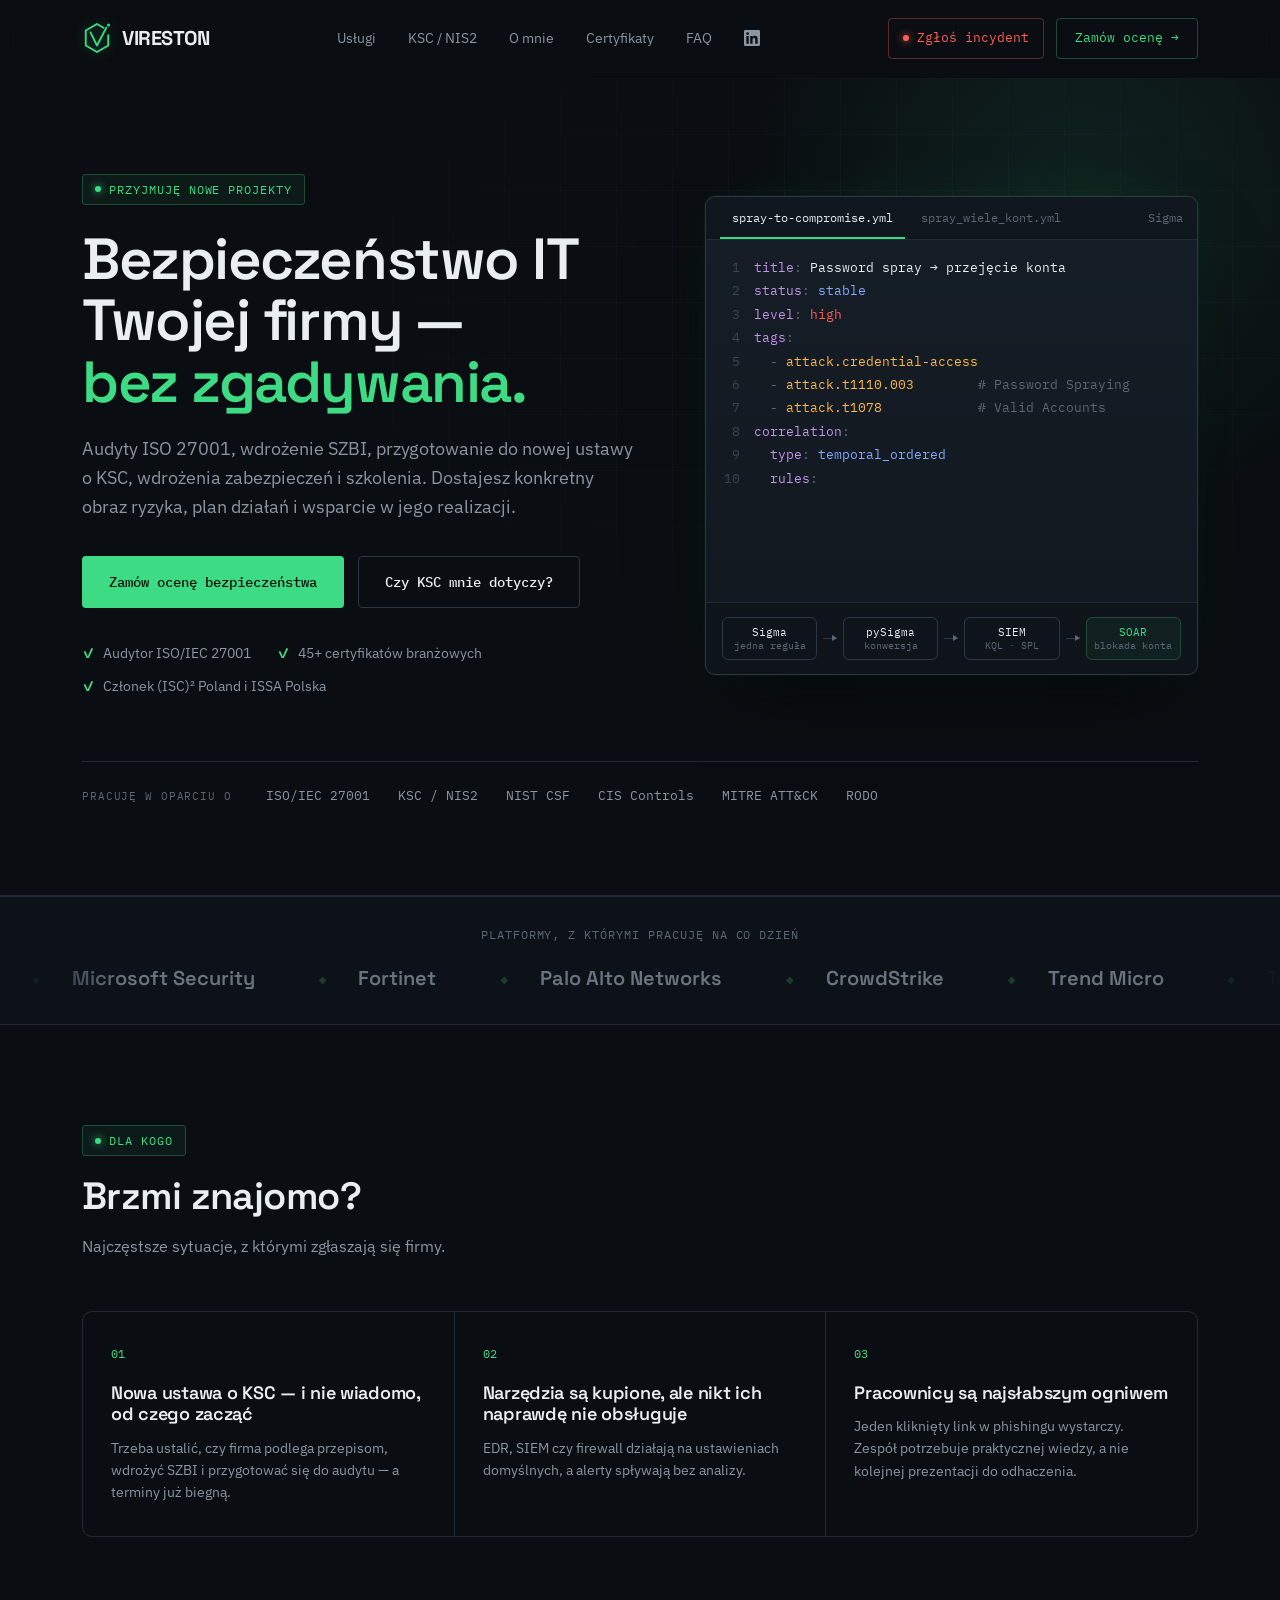
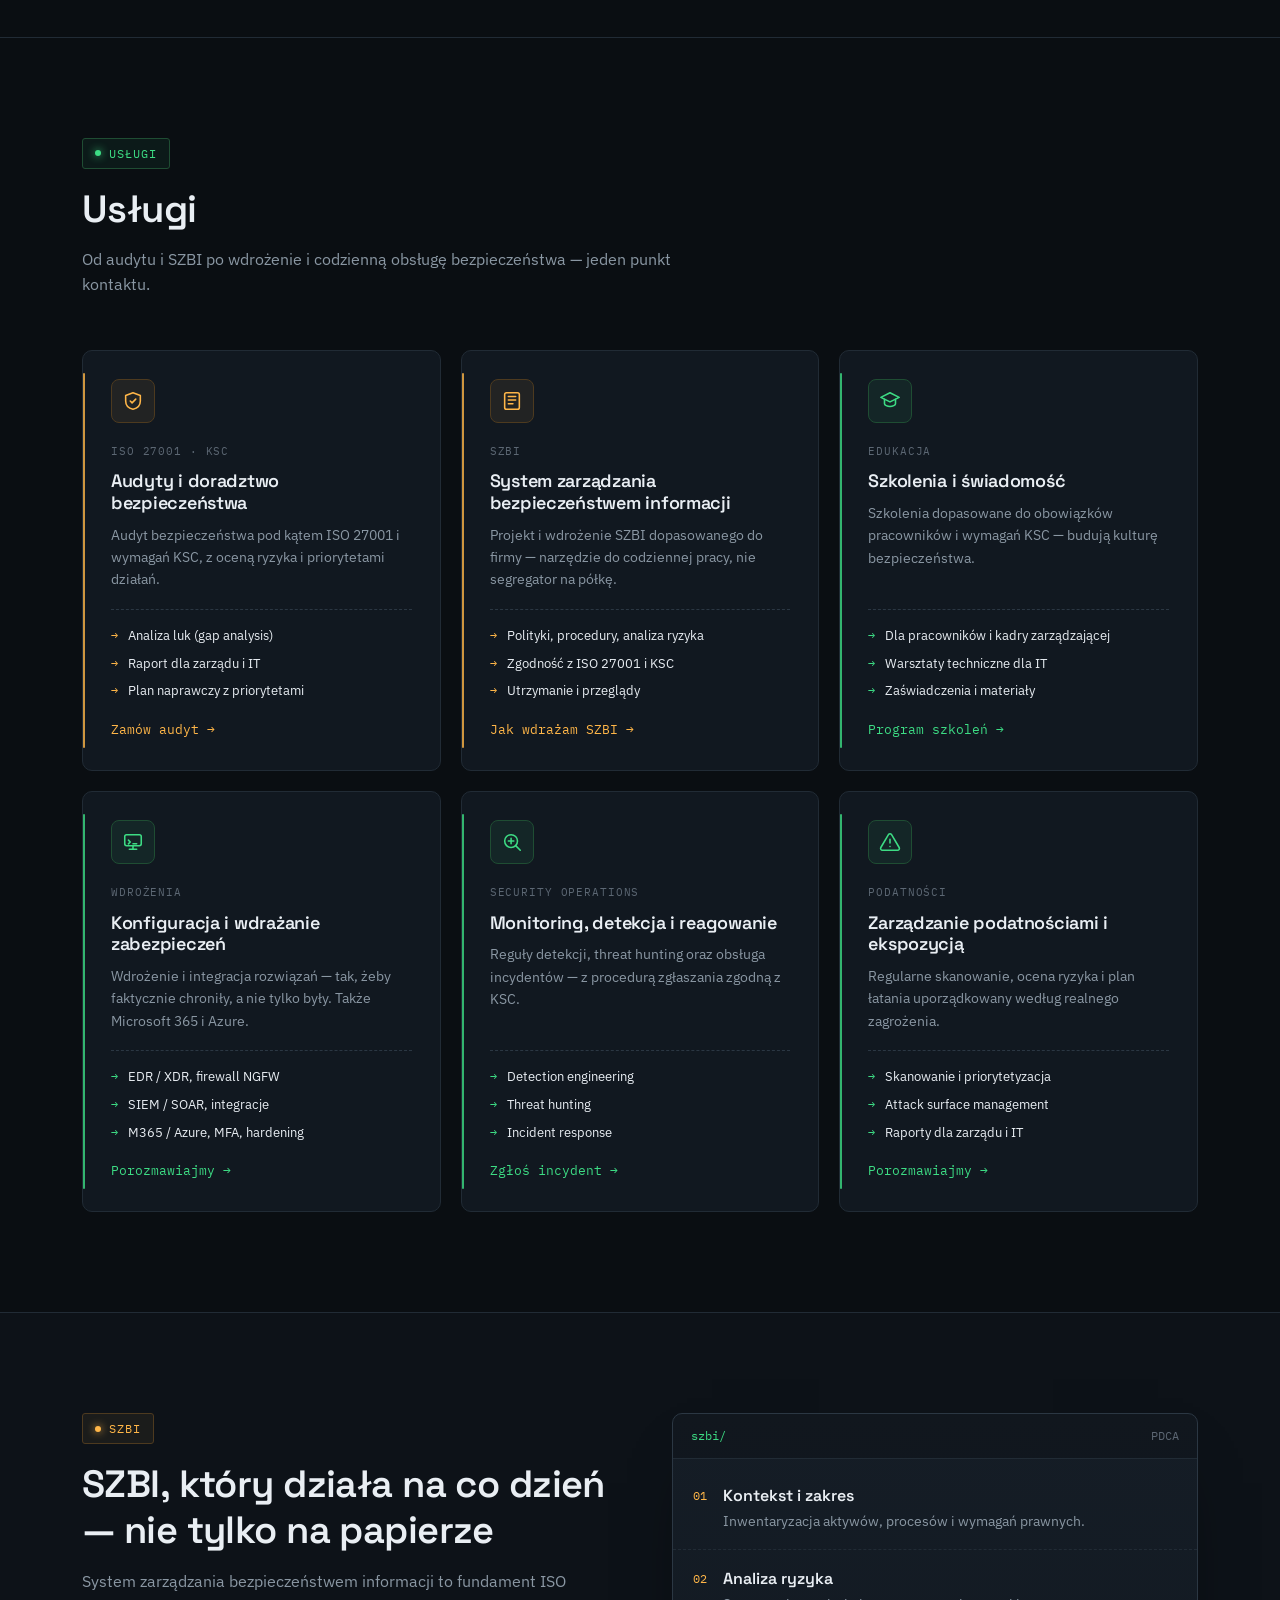
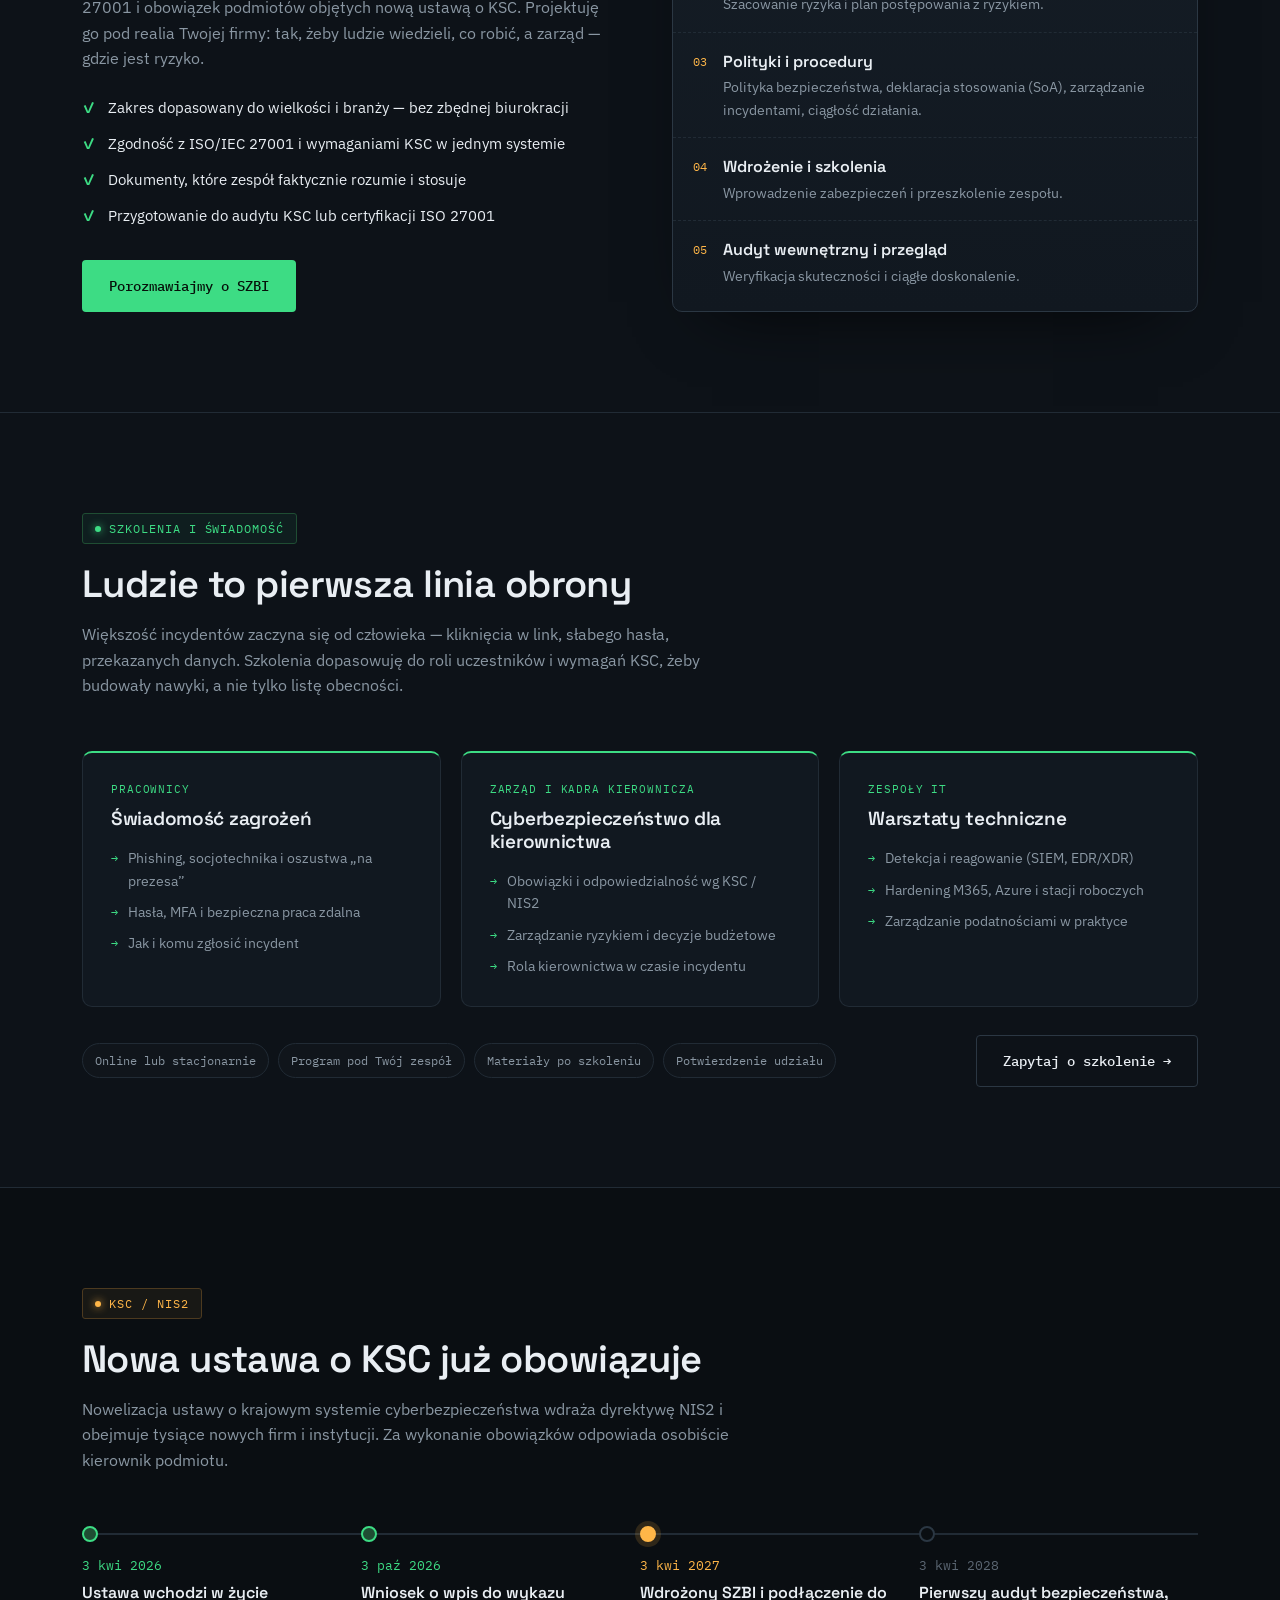
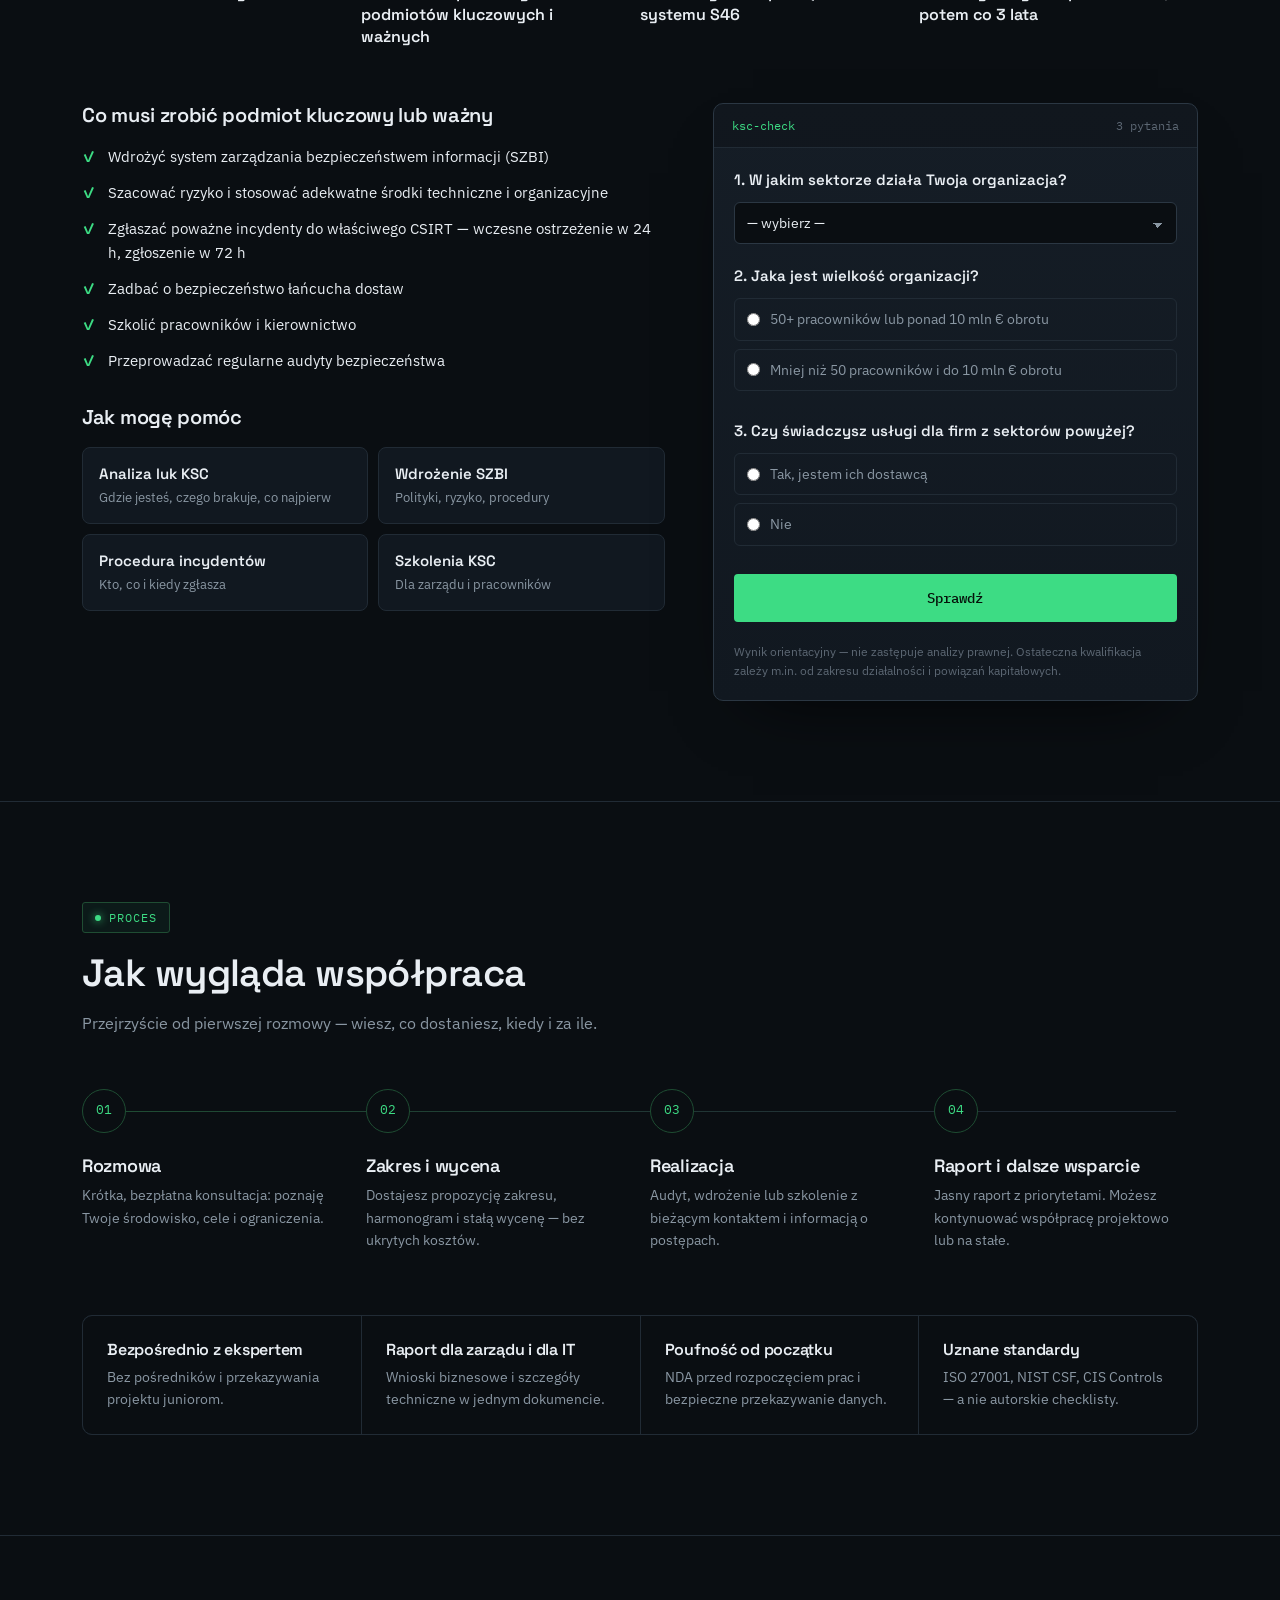
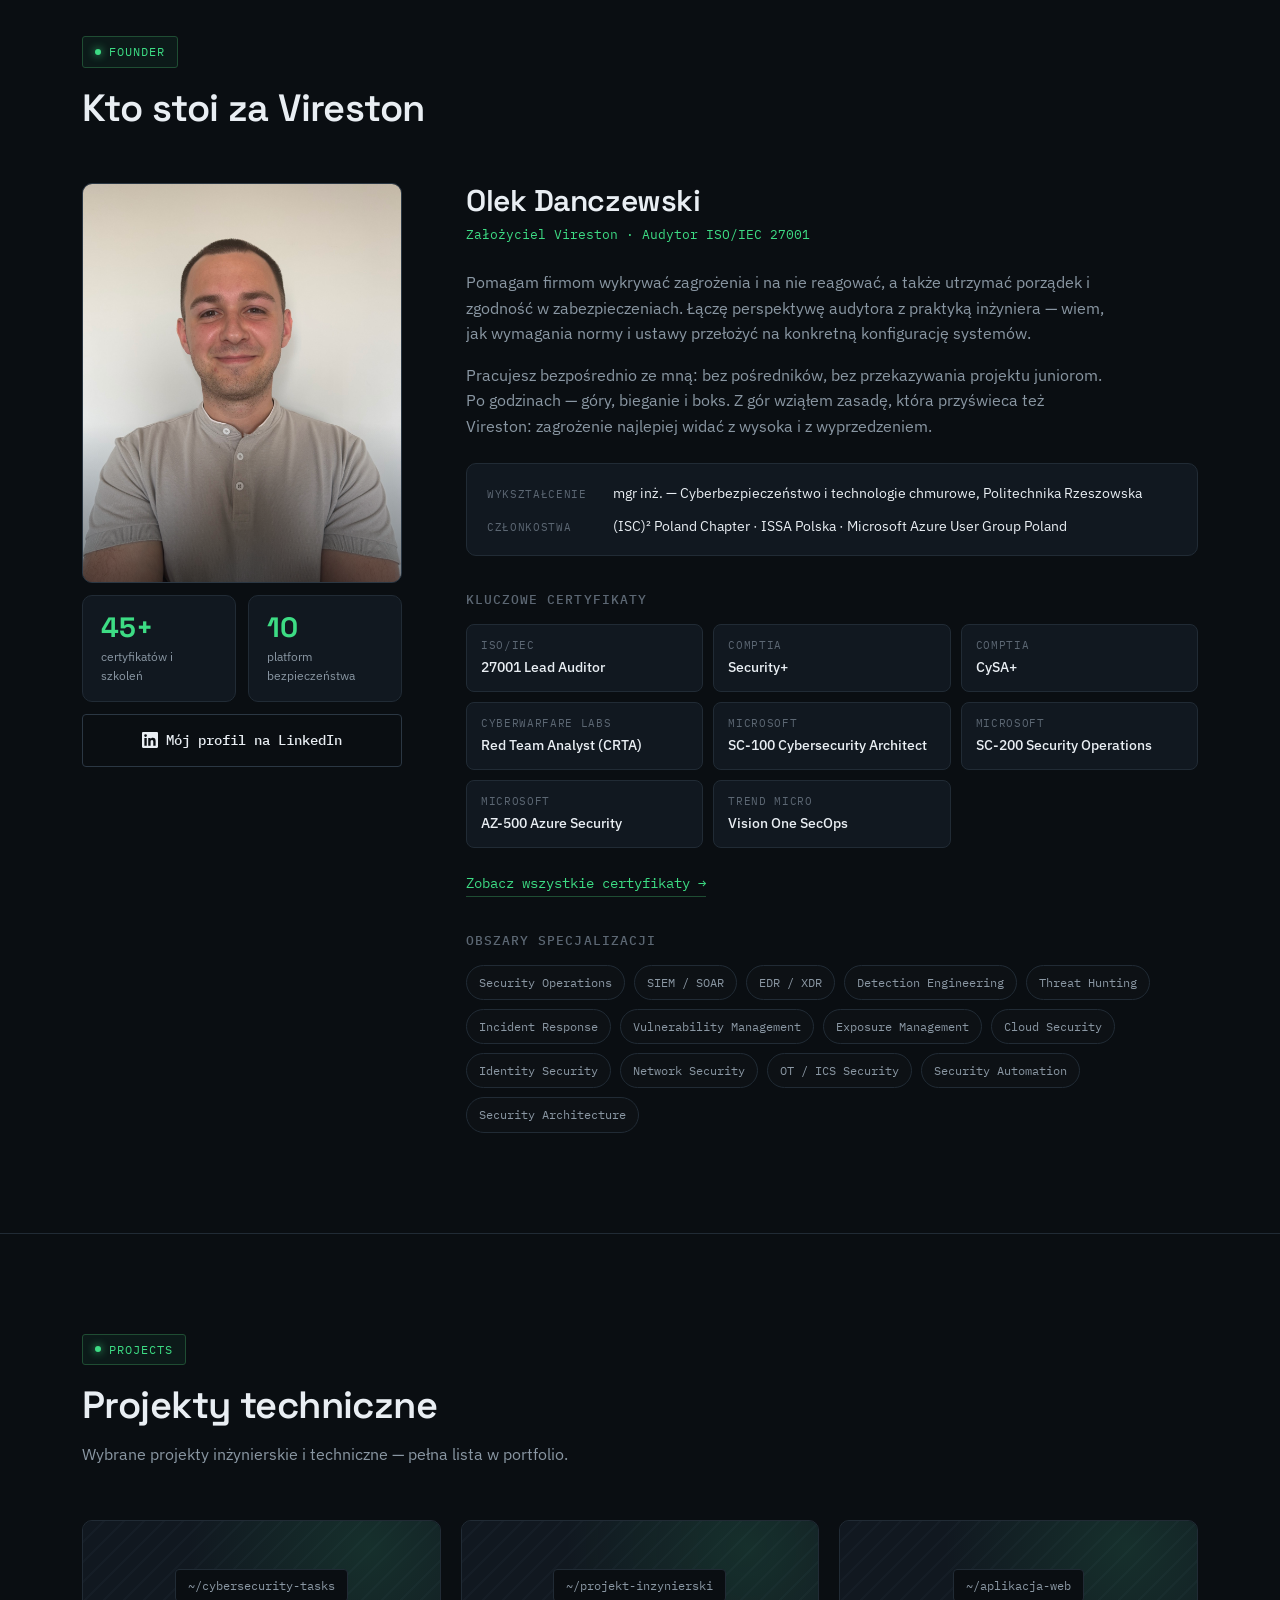
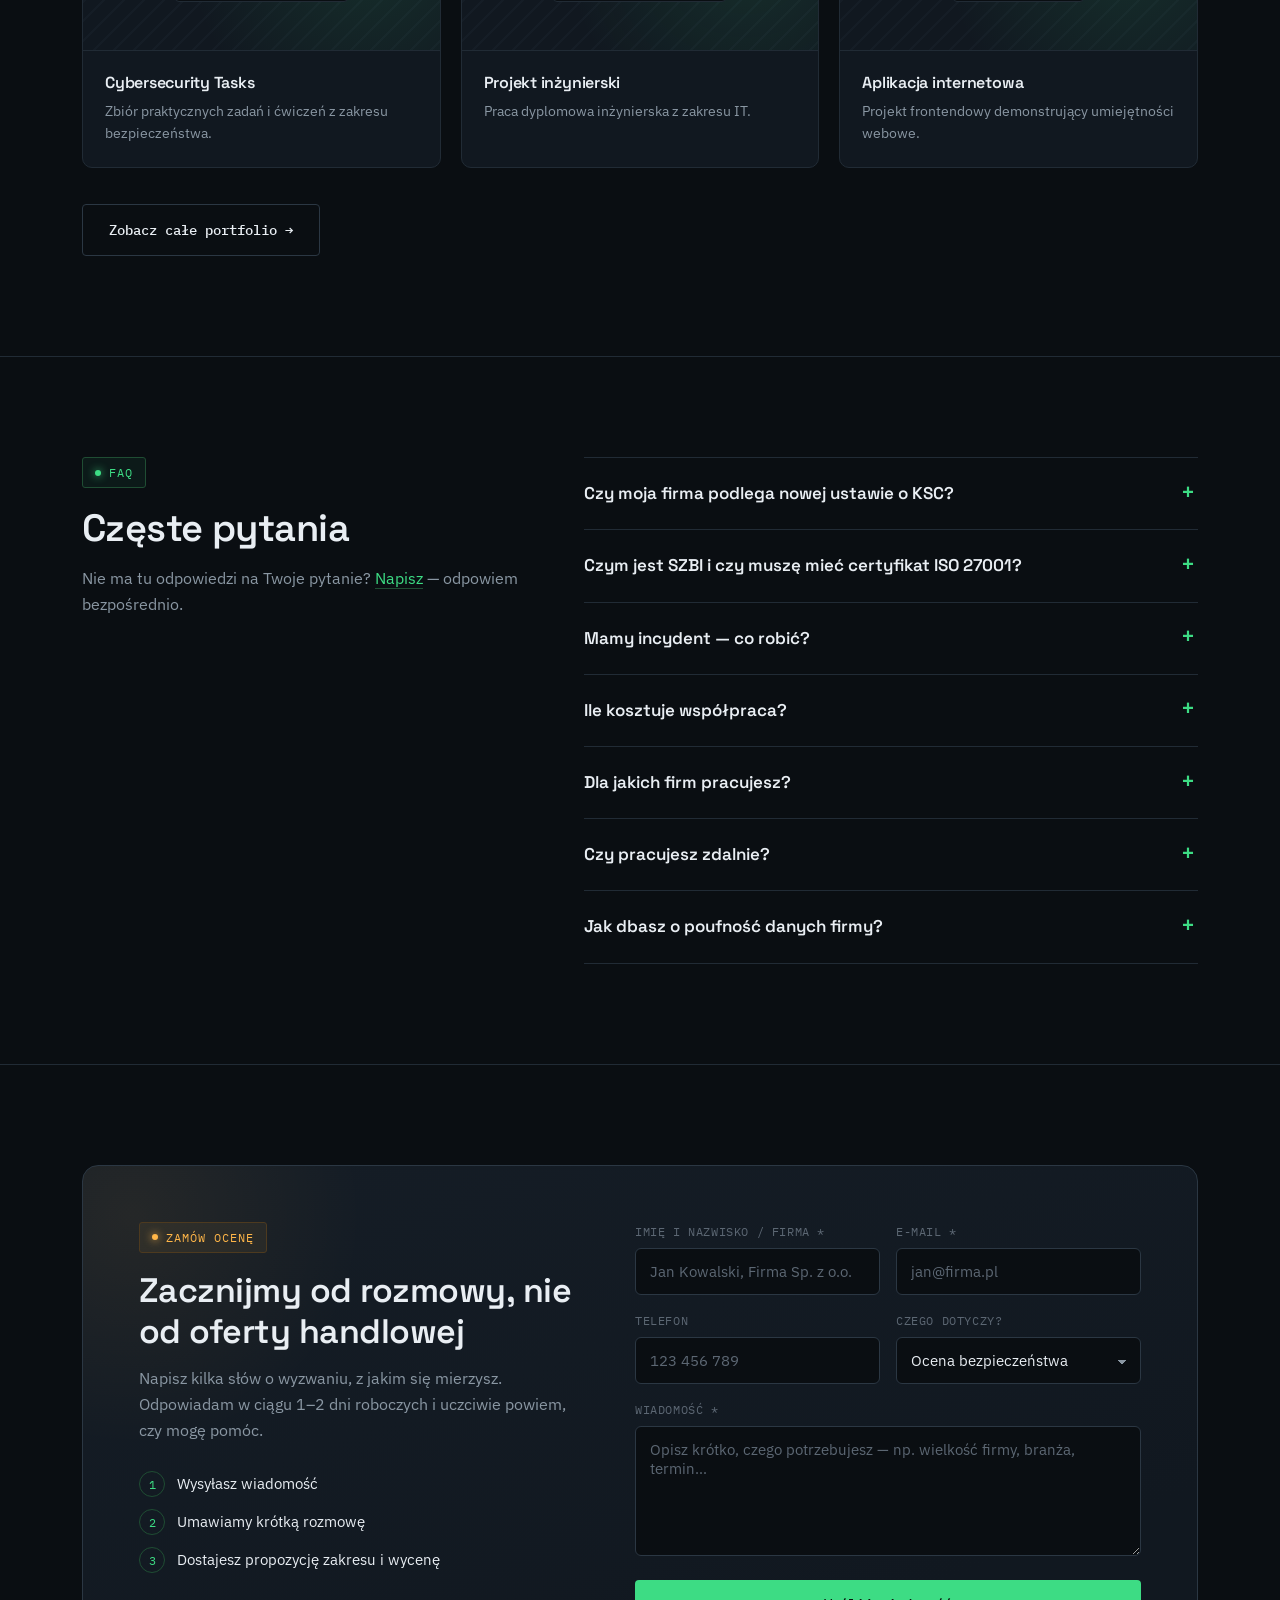
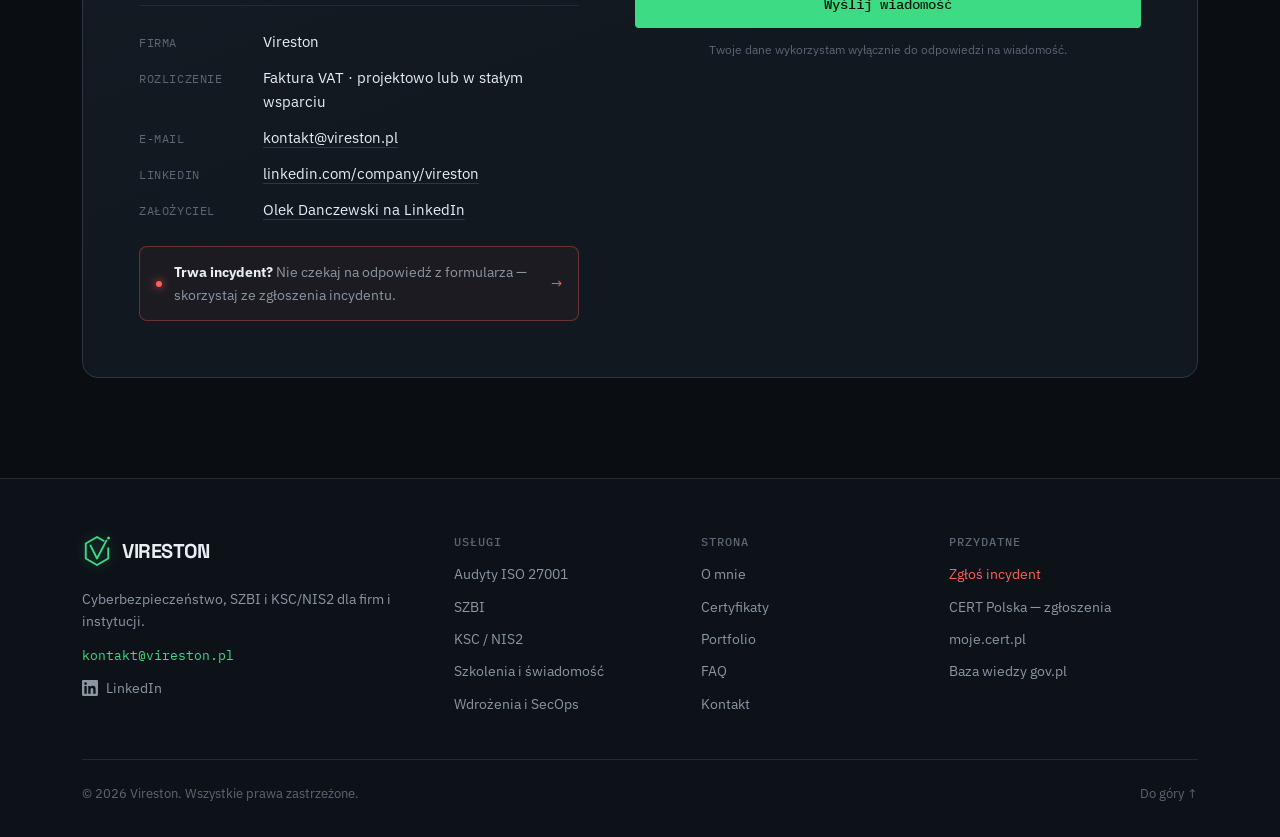
==== commit 82f4b7a3: "01.11" ====
--- a/index.html
+++ b/index.html
@@ -22,7 +22,7 @@
 <link rel="preconnect" href="https://fonts.googleapis.com">
 <link rel="preconnect" href="https://fonts.gstatic.com" crossorigin>
 <link href="https://fonts.googleapis.com/css2?family=Space+Grotesk:wght@500;600;700&family=IBM+Plex+Sans:wght@400;500;600&family=IBM+Plex+Mono:wght@400;500&display=swap" rel="stylesheet">
-<link rel="stylesheet" href="css/style.css">
+<link rel="stylesheet" href="css/style.css?v=2026-11-01">
 <script>document.documentElement.classList.add('js');</script>
 
 <script type="application/ld+json">
@@ -35,7 +35,8 @@
   "image": "https://vireston.pl/img/profile/author-imagee2.jpeg",
   "description": "Audyty ISO 27001, wdrożenie SZBI, przygotowanie do KSC/NIS2, wdrożenia zabezpieczeń, reagowanie na incydenty i szkolenia z cyberbezpieczeństwa.",
   "areaServed": "PL",
-  "sameAs": ["https://www.linkedin.com/in/danczewski/"],
+  "email": "kontakt@vireston.pl",
+  "sameAs": ["https://www.linkedin.com/company/vireston/"],
   "founder": {
     "@type": "Person",
     "name": "Olek Danczewski",
@@ -82,7 +83,7 @@
         <a href="#o-mnie">O mnie</a>
         <a href="certyfikaty.html">Certyfikaty</a>
         <a href="#faq">FAQ</a>
-        <a href="https://www.linkedin.com/in/danczewski/" target="_blank" rel="noopener" class="nav-li" aria-label="LinkedIn"><svg aria-hidden="true"><use href="#i-linkedin"/></svg><span>LinkedIn</span></a>
+        <a href="https://www.linkedin.com/company/vireston/" target="_blank" rel="noopener" class="nav-li" aria-label="Vireston na LinkedIn"><svg aria-hidden="true"><use href="#i-linkedin"/></svg><span>LinkedIn</span></a>
         <a href="incydent.html" class="nav-incident-mobile"><span class="dot pulse"></span>Zgłoś incydent</a>
         <a href="#kontakt" class="nav-cta-mobile" data-topic="Ocena bezpieczeństwa">Zamów ocenę bezpieczeństwa →</a>
       </div>
@@ -531,7 +532,7 @@
           <div class="stat"><div class="stat-num">45+</div><div class="stat-label">certyfikatów i szkoleń</div></div>
           <div class="stat"><div class="stat-num">10</div><div class="stat-label">platform bezpieczeństwa</div></div>
         </div>
-        <a href="https://www.linkedin.com/in/danczewski/" target="_blank" rel="noopener" class="btn btn-ghost btn-block li-btn"><svg aria-hidden="true"><use href="#i-linkedin"/></svg>Obserwuj na LinkedIn</a>
+        <a href="https://www.linkedin.com/in/danczewski/" target="_blank" rel="noopener" class="btn btn-ghost btn-block li-btn"><svg aria-hidden="true"><use href="#i-linkedin"/></svg>Mój profil na LinkedIn</a>
       </div>
 
       <div class="founder-body reveal">
@@ -668,8 +669,9 @@
         <div class="contact-info">
           <div class="row"><div class="k">Firma</div><div class="v">Vireston</div></div>
           <div class="row"><div class="k">Rozliczenie</div><div class="v">Faktura VAT · projektowo lub w stałym wsparciu</div></div>
-          <!-- <div class="row"><div class="k">E-mail</div><div class="v"><a href="mailto:kontakt@vireston.pl">kontakt@vireston.pl</a></div></div> -->
-          <div class="row"><div class="k">LinkedIn</div><div class="v"><a href="https://www.linkedin.com/in/danczewski/" target="_blank" rel="noopener">linkedin.com/in/danczewski</a></div></div>
+          <div class="row"><div class="k">E-mail</div><div class="v"><a href="mailto:kontakt@vireston.pl">kontakt@vireston.pl</a></div></div>
+          <div class="row"><div class="k">LinkedIn</div><div class="v"><a href="https://www.linkedin.com/company/vireston/" target="_blank" rel="noopener">linkedin.com/company/vireston</a></div></div>
+          <div class="row"><div class="k">Założyciel</div><div class="v"><a href="https://www.linkedin.com/in/danczewski/" target="_blank" rel="noopener">Olek Danczewski na LinkedIn</a></div></div>
         </div>
 
         <a href="incydent.html" class="incident-box">
@@ -718,7 +720,8 @@
       <div>
         <a href="index.html" class="logo"><svg class="logo-mark" aria-hidden="true"><use href="#vlogo"/></svg>VIRESTON</a>
         <p class="foot-tag">Cyberbezpieczeństwo, SZBI i KSC/NIS2 dla firm i instytucji.</p>
-        <a href="https://www.linkedin.com/in/danczewski/" target="_blank" rel="noopener" class="foot-li"><svg aria-hidden="true"><use href="#i-linkedin"/></svg>LinkedIn</a>
+        <a href="mailto:kontakt@vireston.pl" class="foot-mail">kontakt@vireston.pl</a>
+        <a href="https://www.linkedin.com/company/vireston/" target="_blank" rel="noopener" class="foot-li"><svg aria-hidden="true"><use href="#i-linkedin"/></svg>LinkedIn</a>
       </div>
       <div class="foot-col">
         <h4>Usługi</h4>
@@ -751,6 +754,6 @@
   </div>
 </footer>
 
-<script src="js/main.js" defer></script>
+<script src="js/main.js?v=2026-11-01" defer></script>
 </body>
 </html>
--- a/css/style.css
+++ b/css/style.css
@@ -585,7 +585,9 @@
 .incident-box:hover{background:rgba(255,95,87,0.1);}
 
 /* ---------- FOOTER EXTRAS ---------- */
-.foot-li{display:inline-flex; align-items:center; gap:8px; margin-top:16px; font-size:14px; color:var(--text-dim);}
+.foot-mail{display:block; margin-top:14px; font-family:var(--mono); font-size:13px; color:var(--green);}
+.foot-mail:hover{text-decoration:underline;}
+.foot-li{display:inline-flex; align-items:center; gap:8px; margin-top:10px; font-size:14px; color:var(--text-dim);}
 .foot-li:hover{color:var(--text);}
 .foot-incident{color:var(--red) !important;}
 
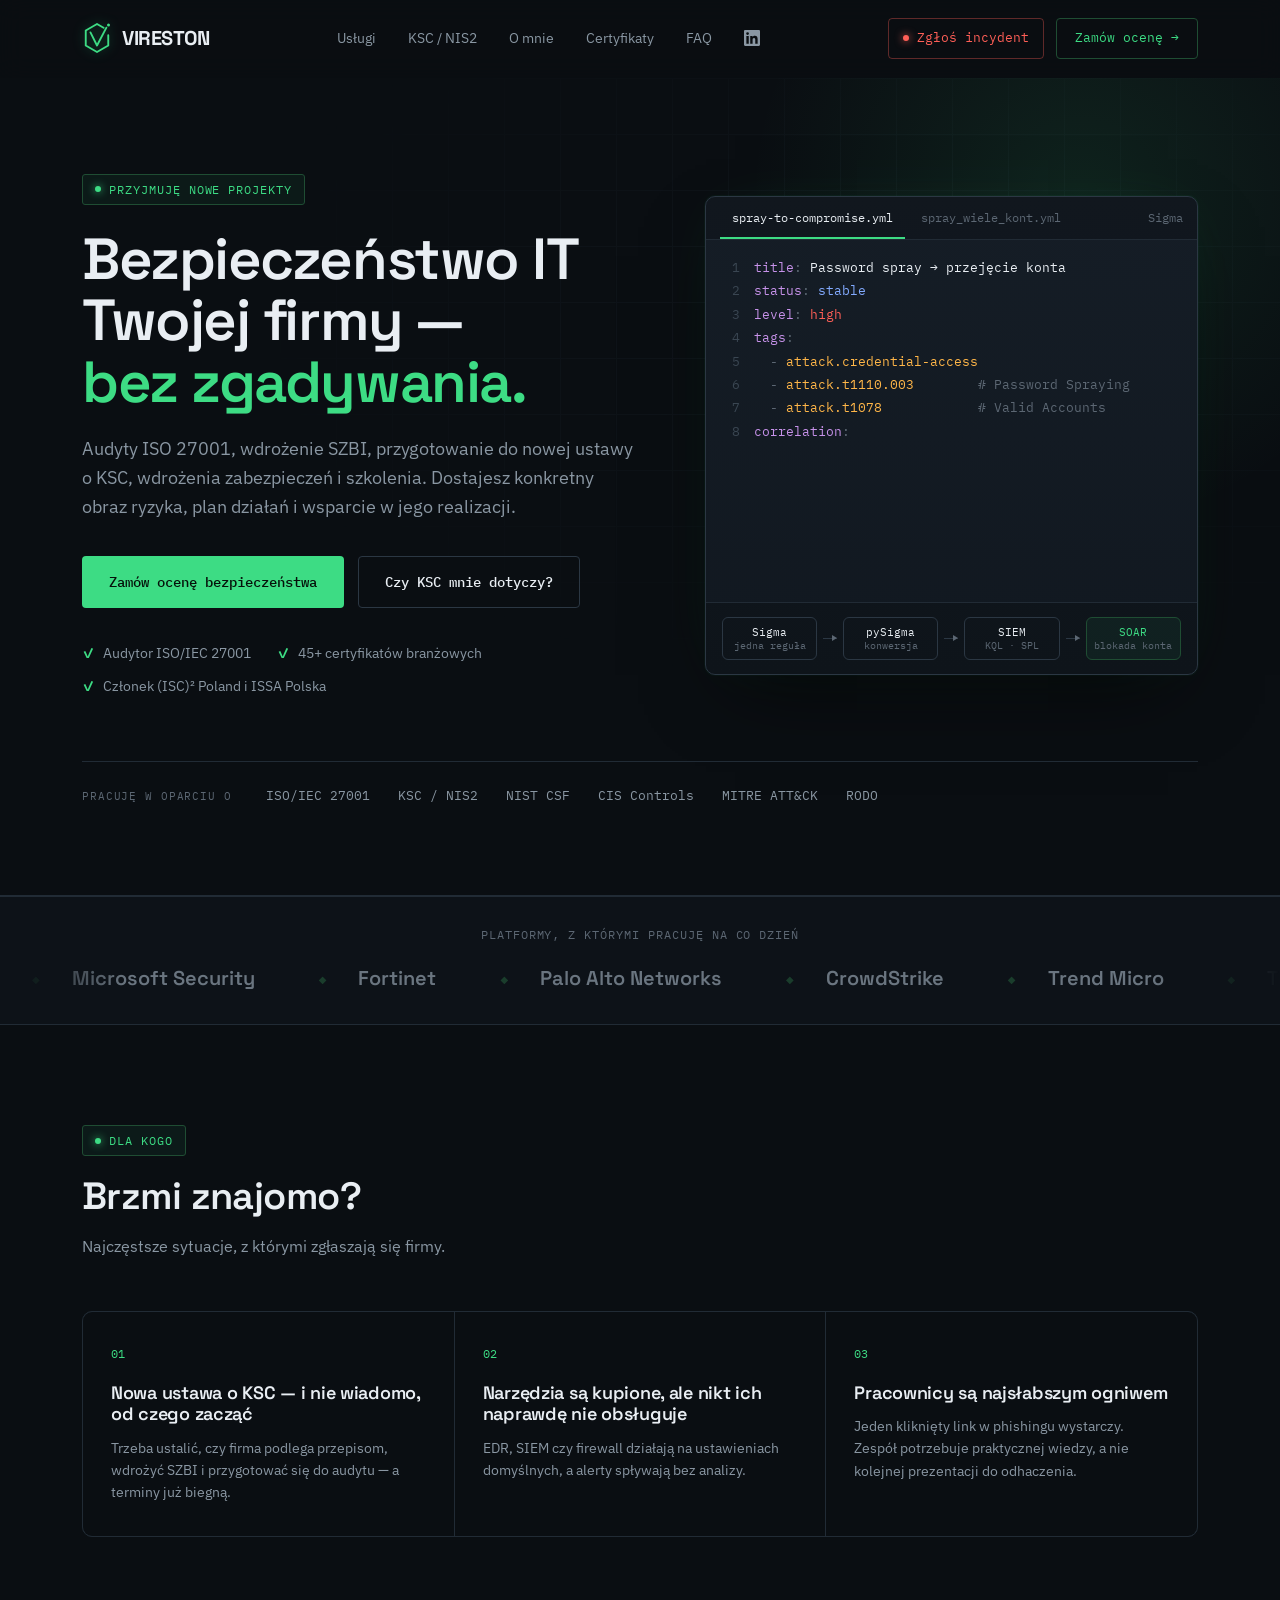
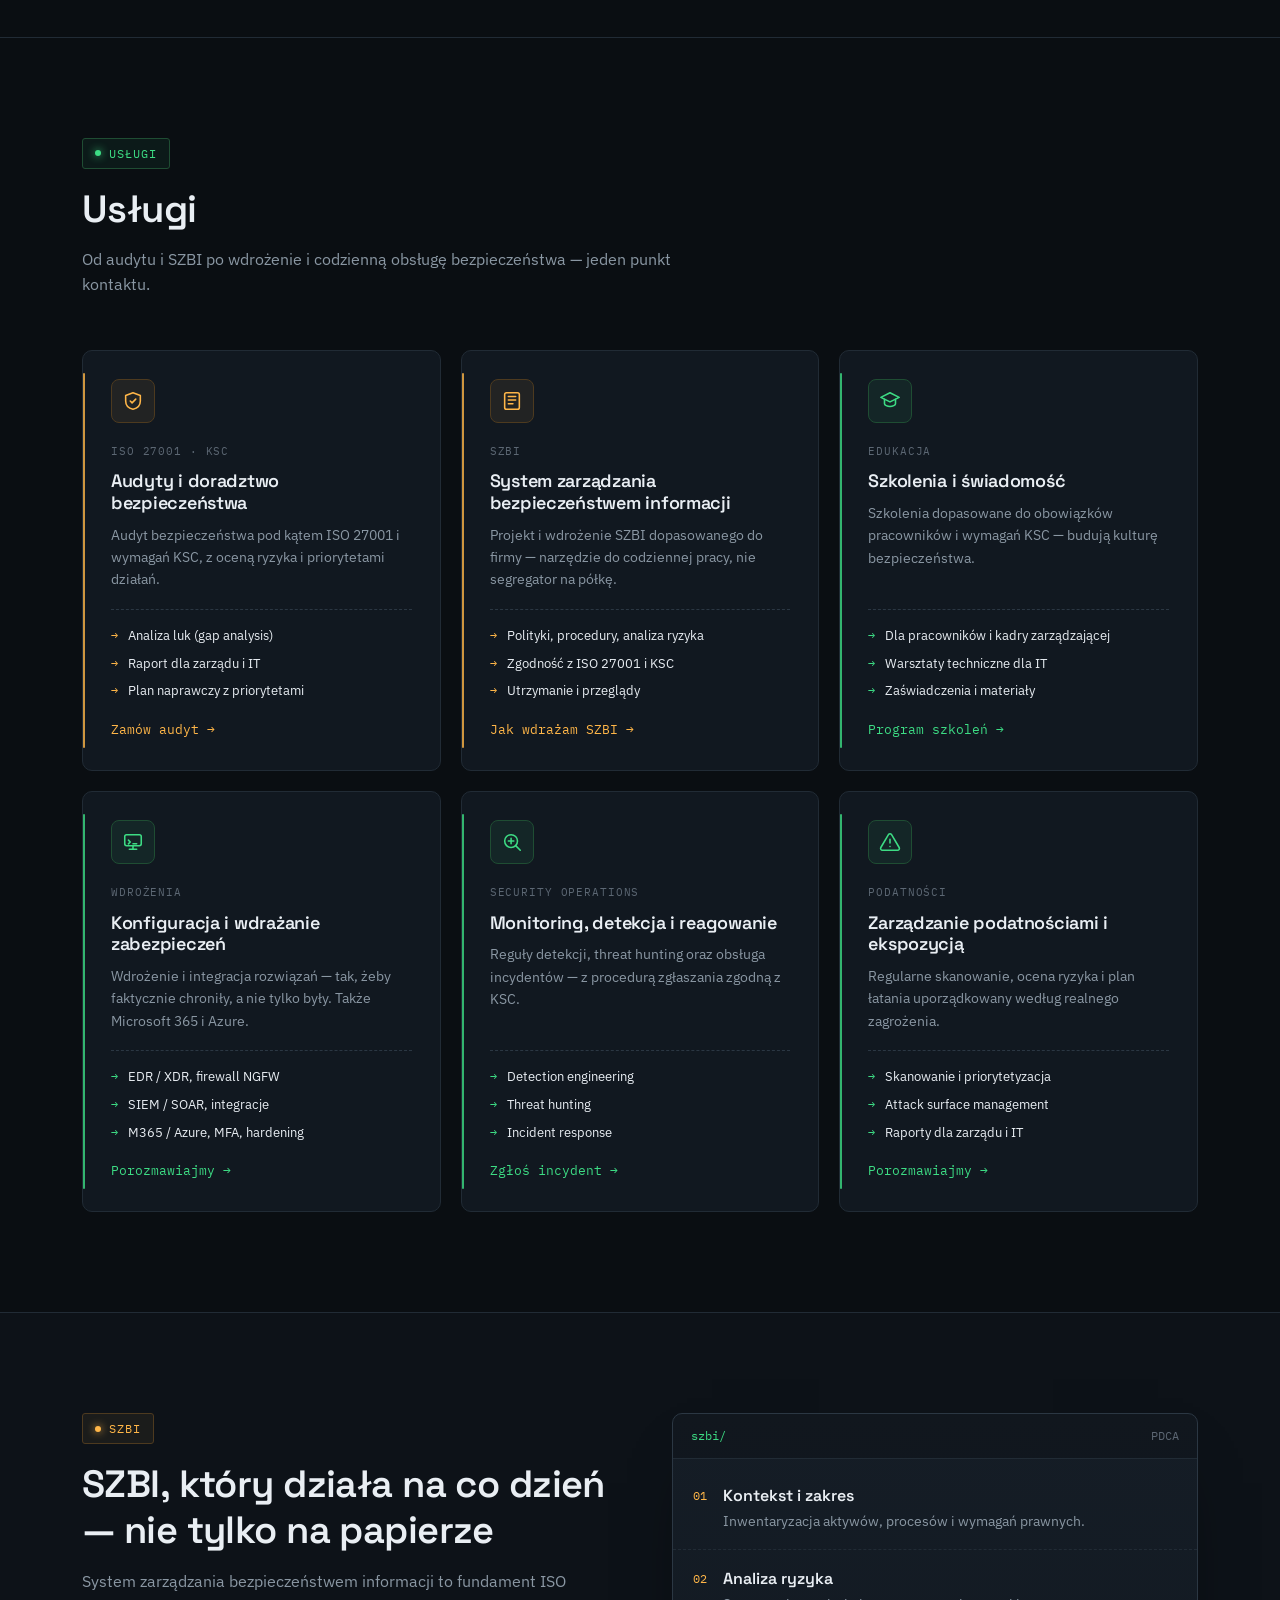
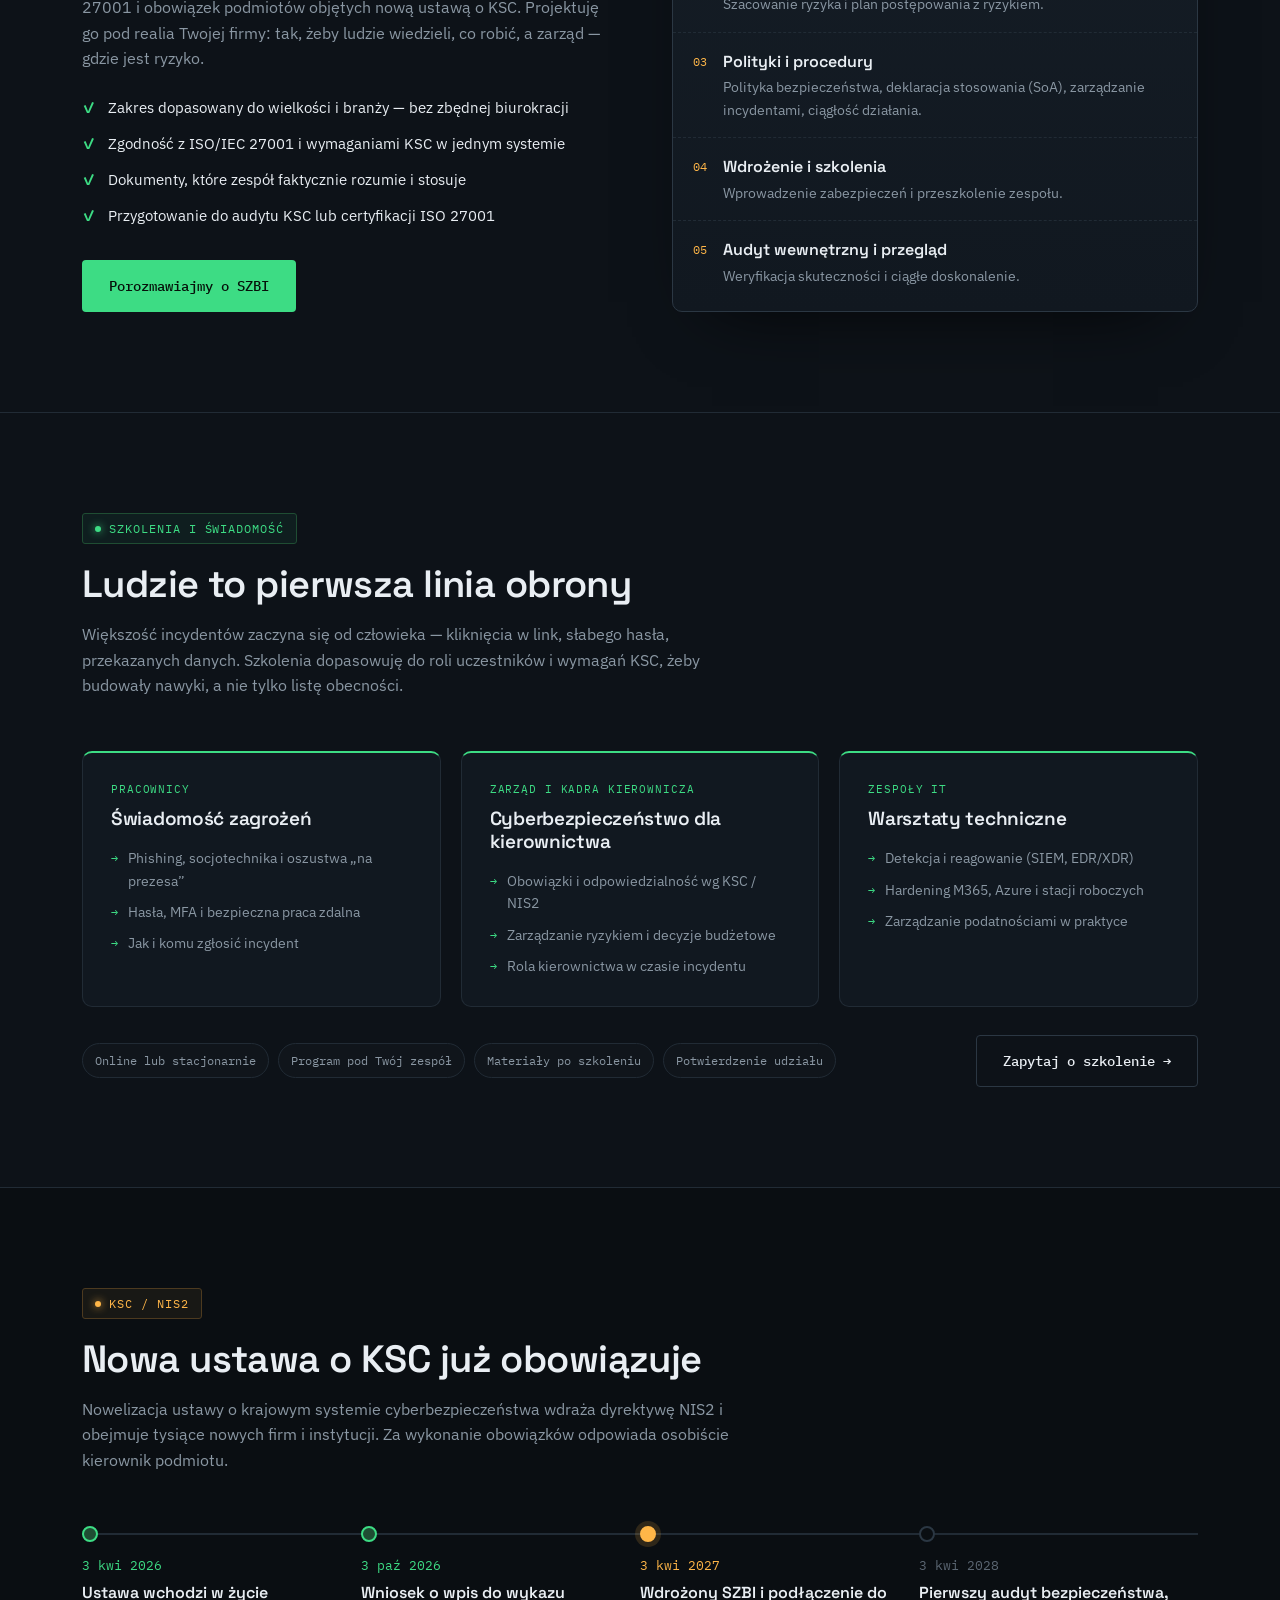
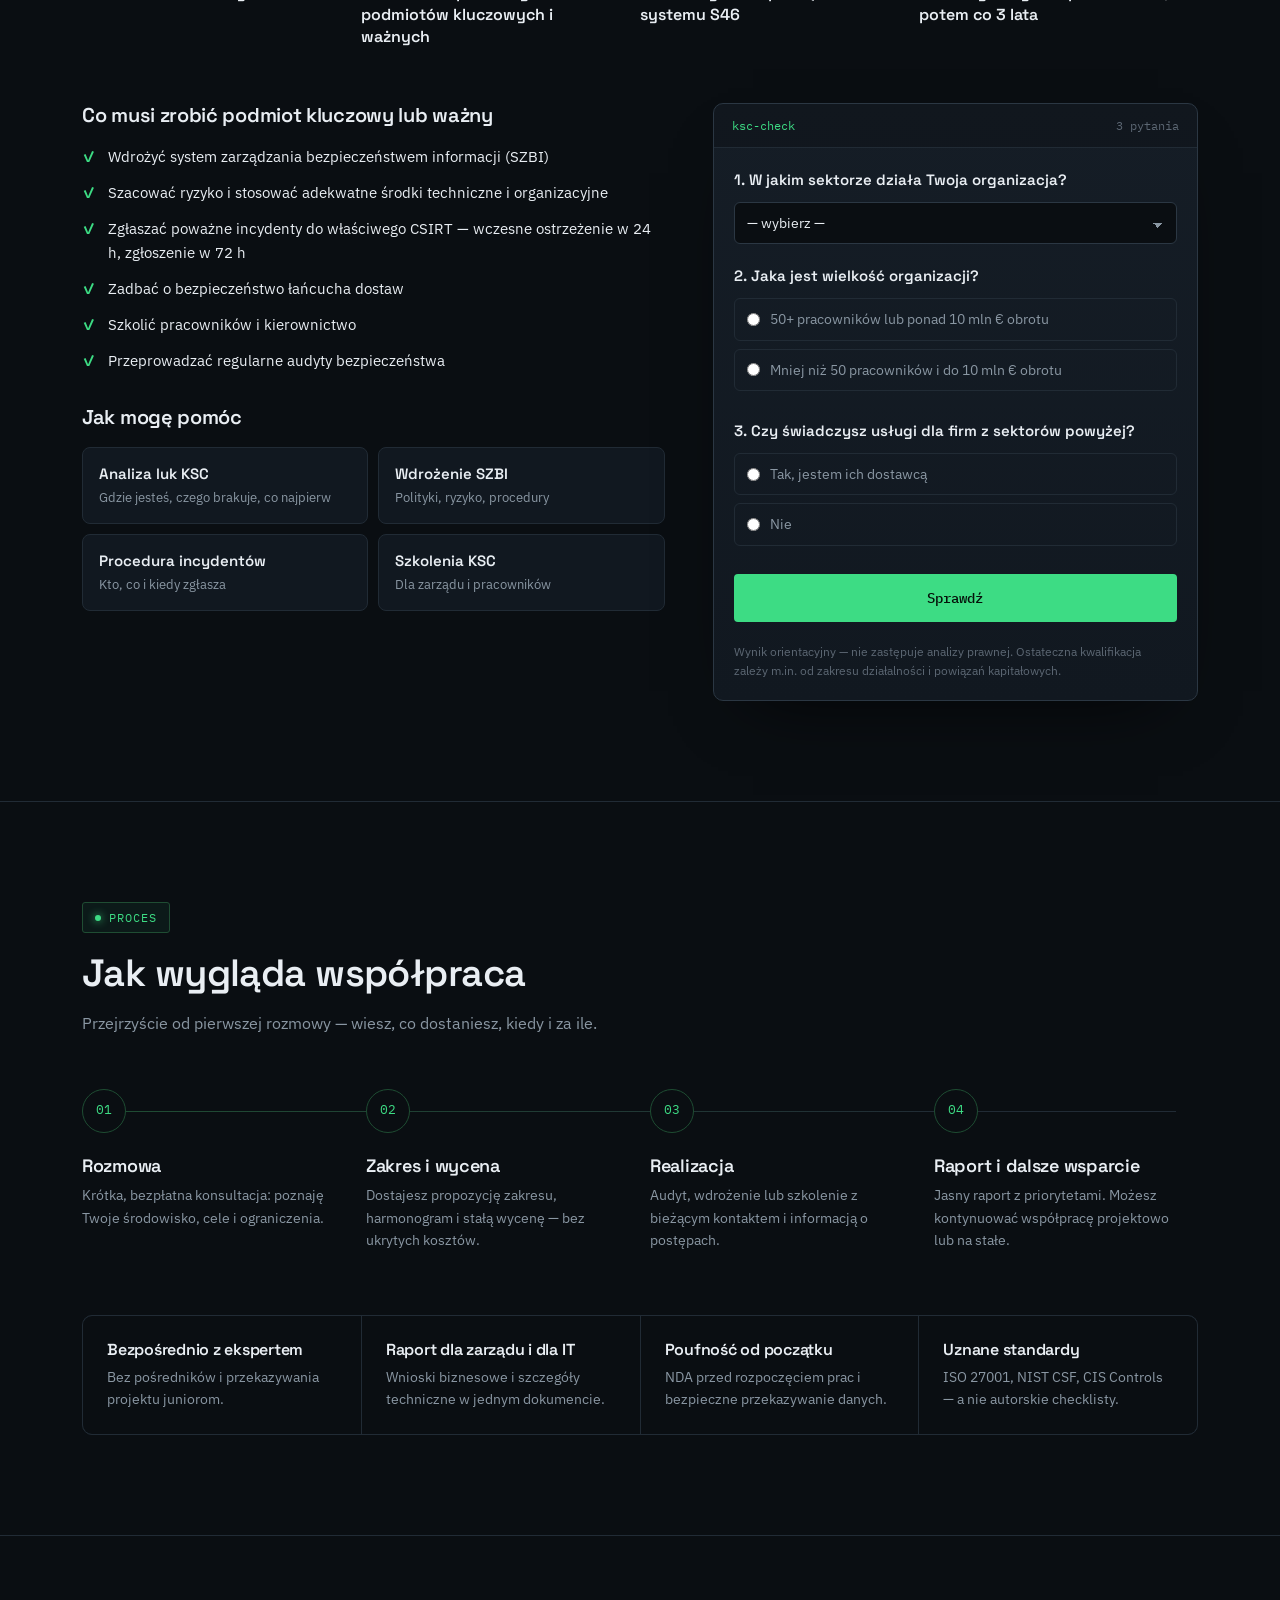
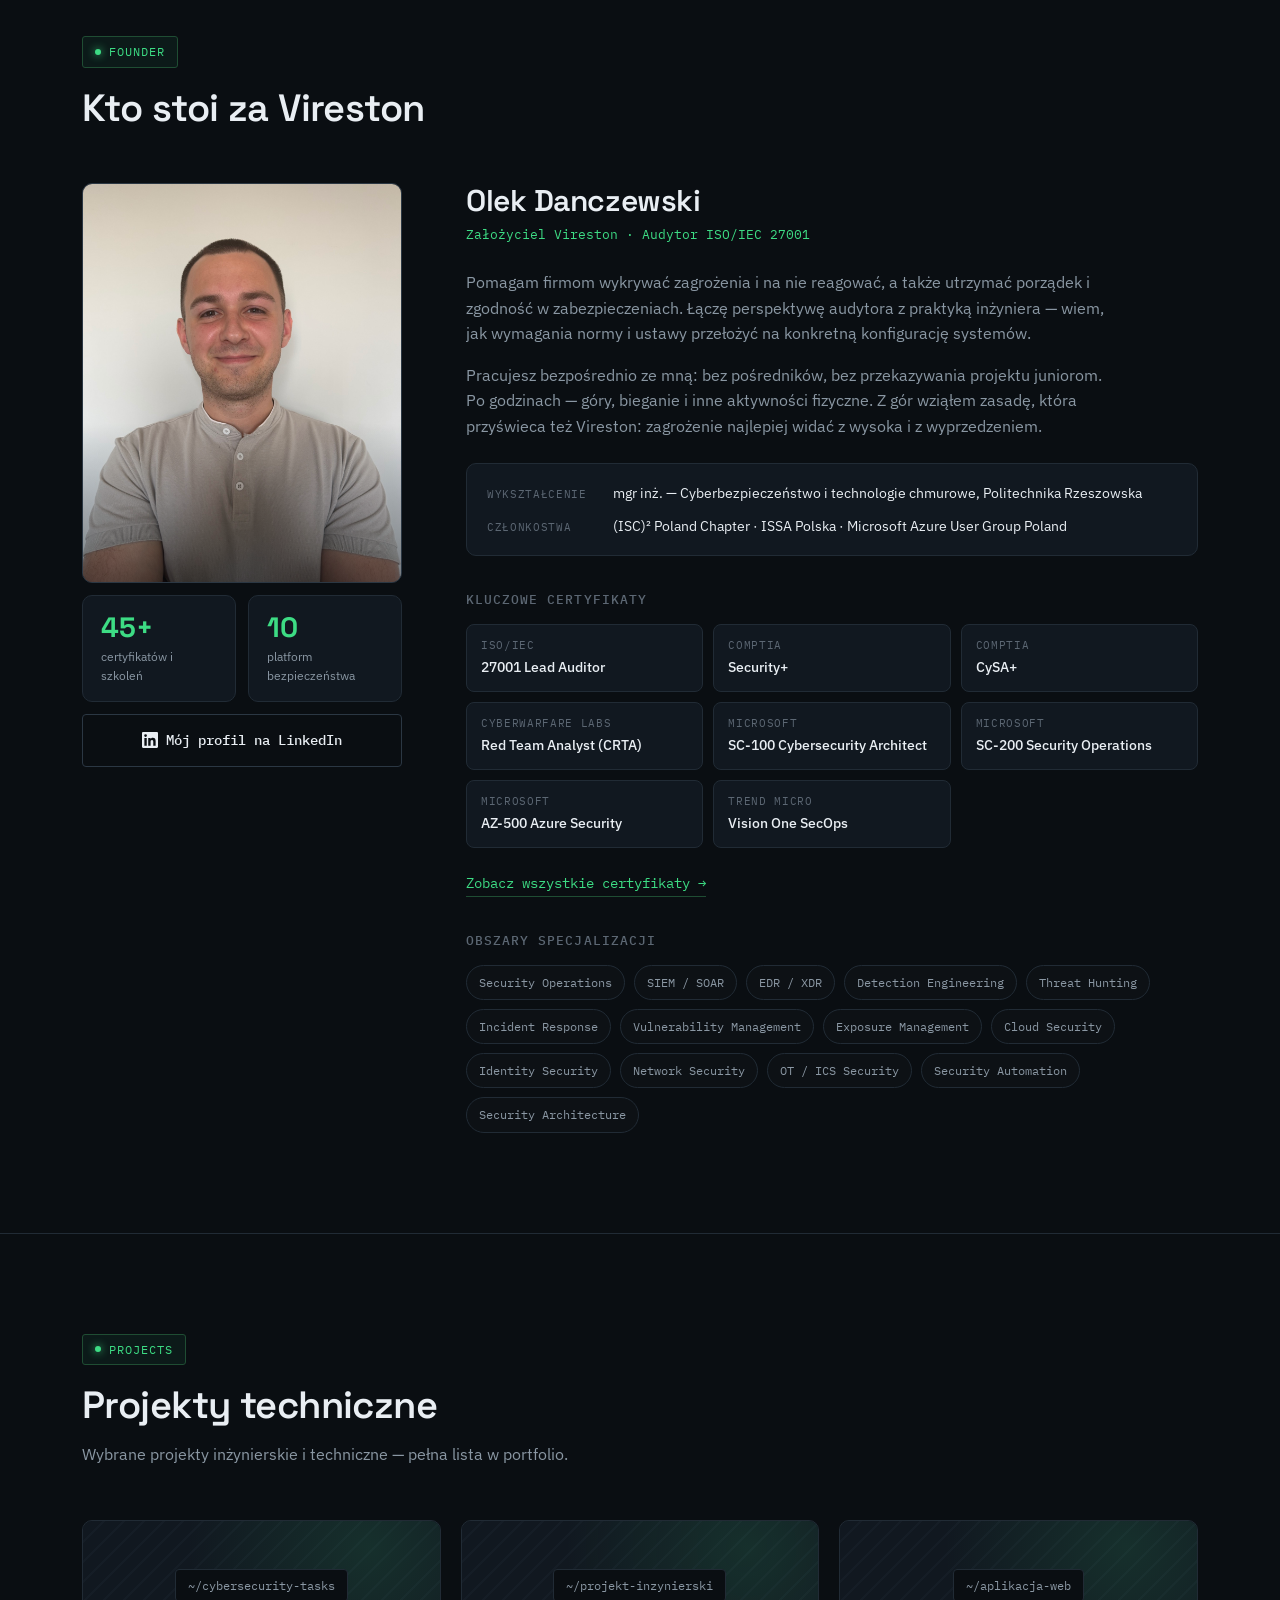
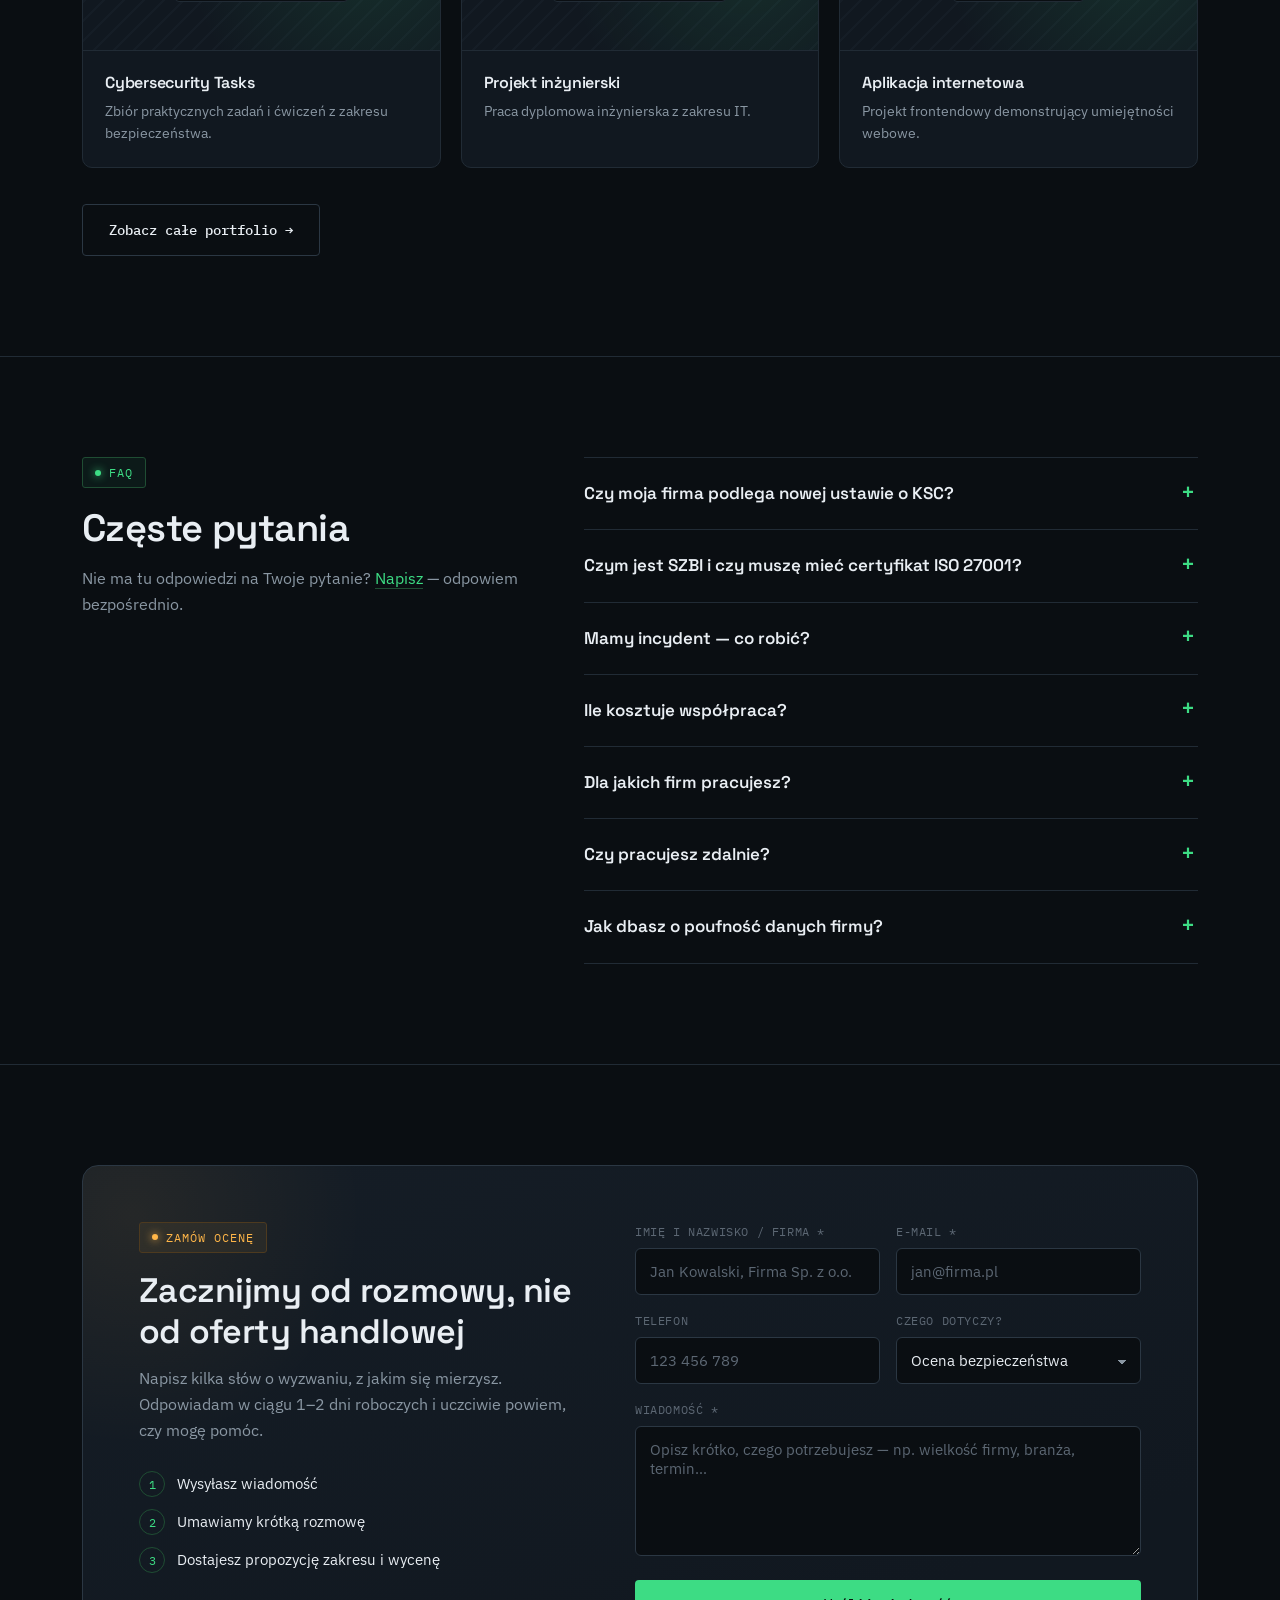
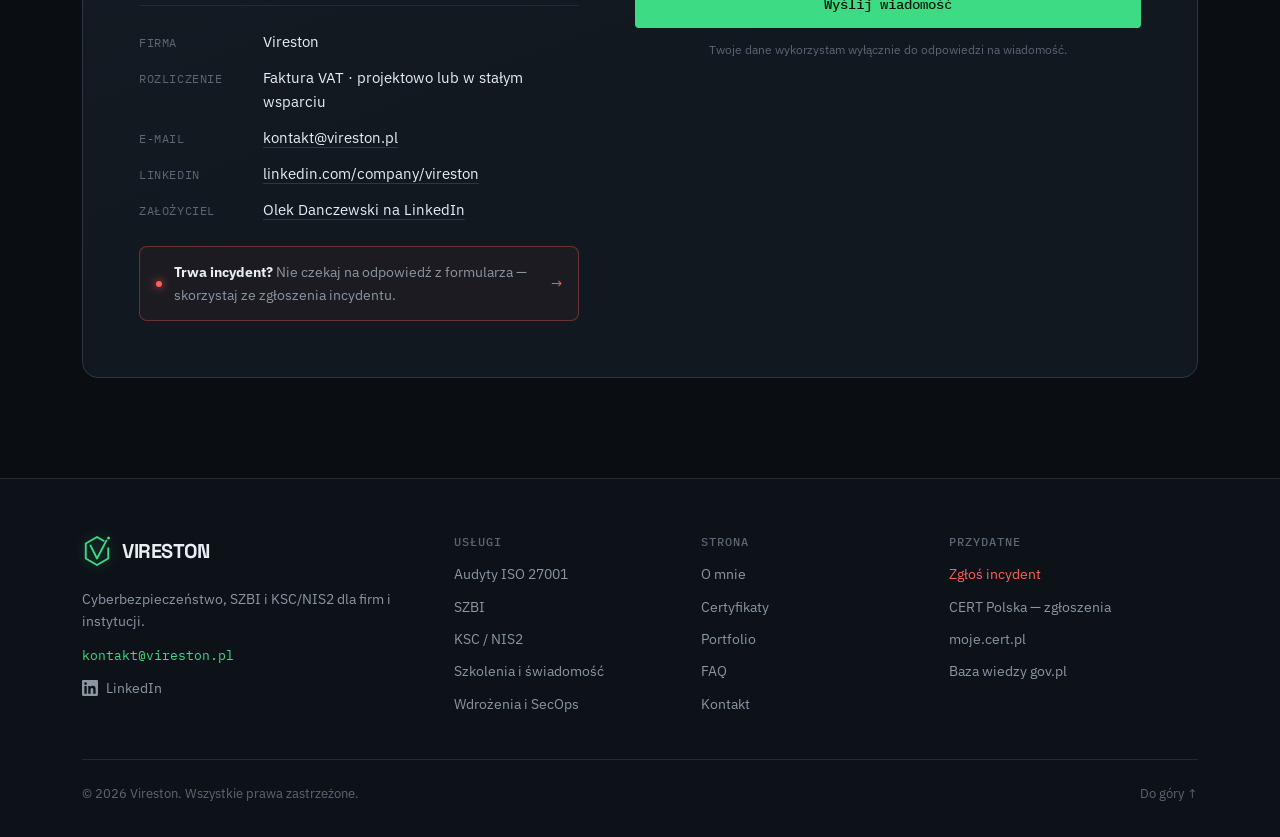
==== commit 9f65a266: "1.11.2026" ====
--- a/index.html
+++ b/index.html
@@ -540,7 +540,7 @@
         <div class="role">Założyciel Vireston · Audytor ISO/IEC 27001</div>
 
         <p class="bio">Pomagam firmom wykrywać zagrożenia i na nie reagować, a także utrzymać porządek i zgodność w zabezpieczeniach. Łączę perspektywę audytora z praktyką inżyniera — wiem, jak wymagania normy i ustawy przełożyć na konkretną konfigurację systemów.</p>
-        <p class="bio">Pracujesz bezpośrednio ze mną: bez pośredników, bez przekazywania projektu juniorom. Po godzinach — góry, bieganie i boks. Z gór wziąłem zasadę, która przyświeca też Vireston: zagrożenie najlepiej widać z wysoka i z wyprzedzeniem.</p>
+        <p class="bio">Pracujesz bezpośrednio ze mną: bez pośredników, bez przekazywania projektu juniorom. Po godzinach — góry, bieganie i inne aktywności fizyczne. Z gór wziąłem zasadę, która przyświeca też Vireston: zagrożenie najlepiej widać z wysoka i z wyprzedzeniem.</p>
 
         <div class="creds">
           <div class="cred"><span class="cred-k">Wykształcenie</span><span class="cred-v">mgr inż. — Cyberbezpieczeństwo i technologie chmurowe, Politechnika Rzeszowska</span></div>
